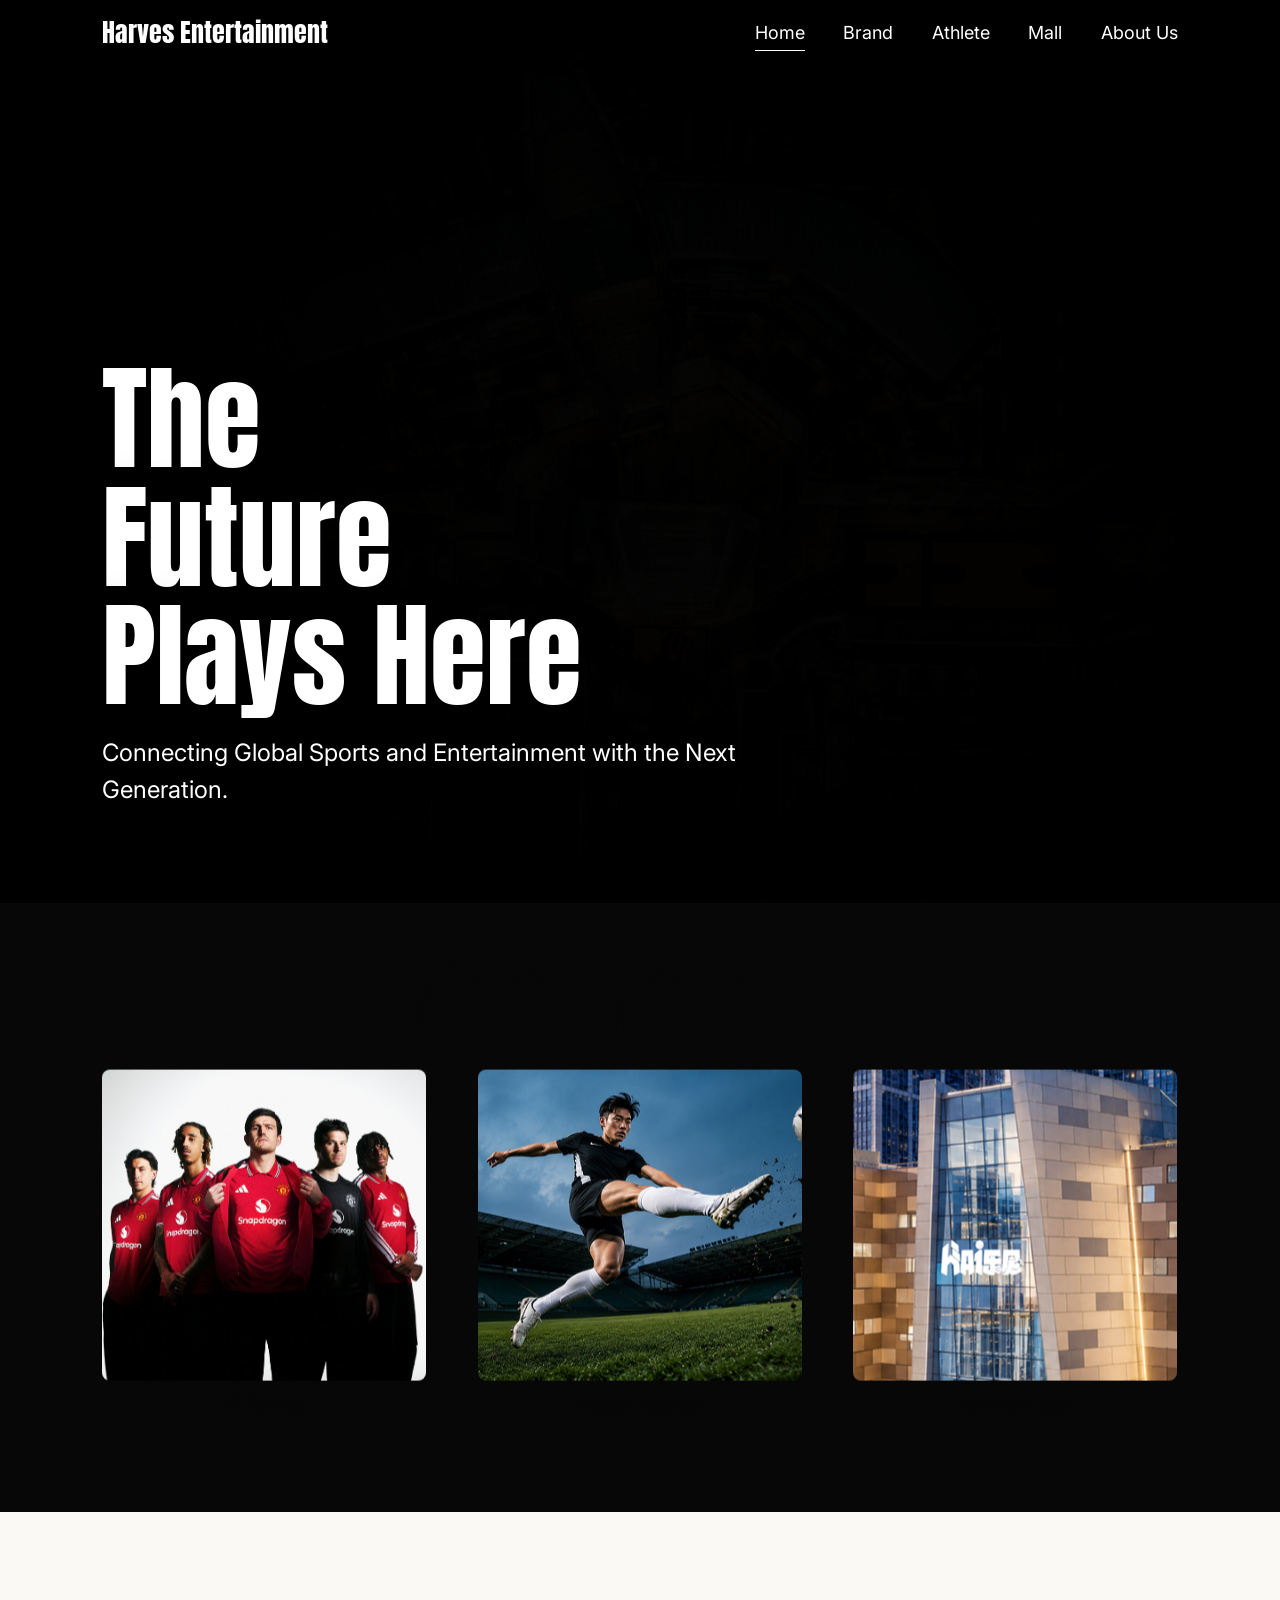
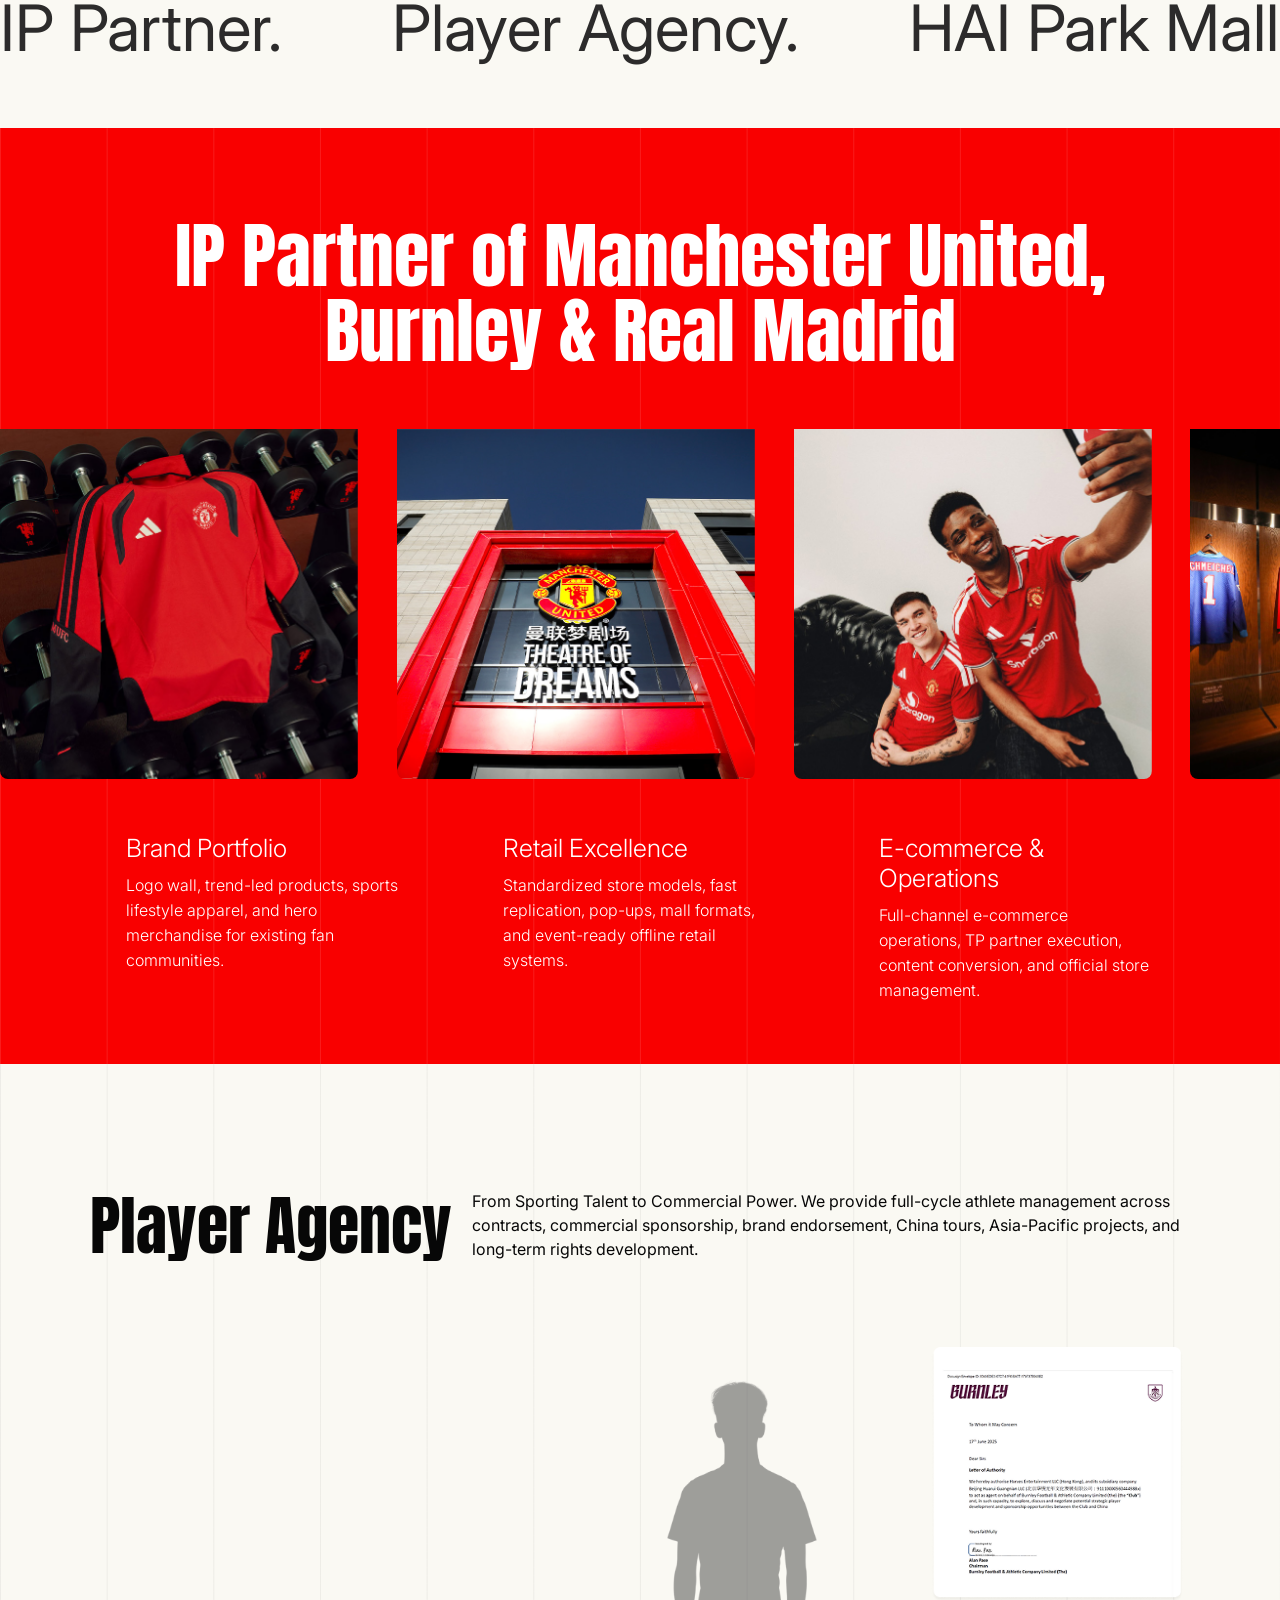
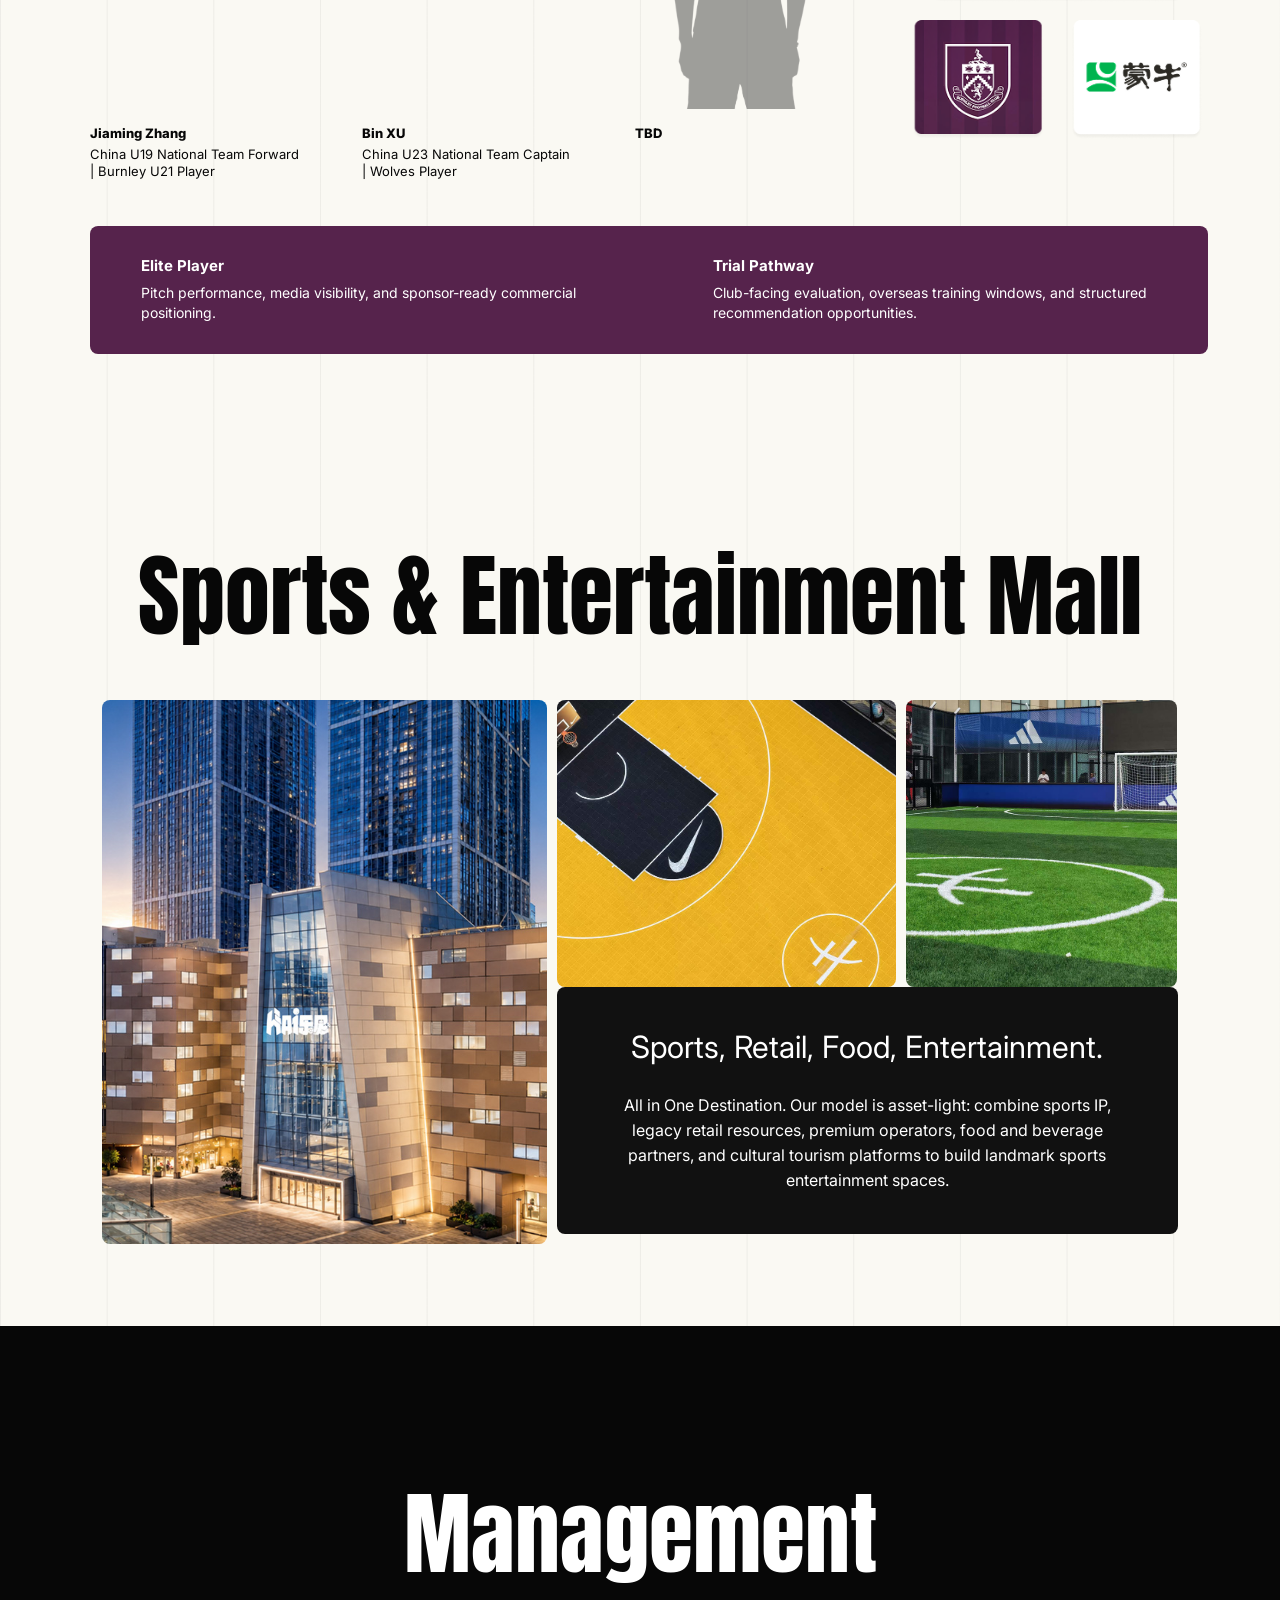
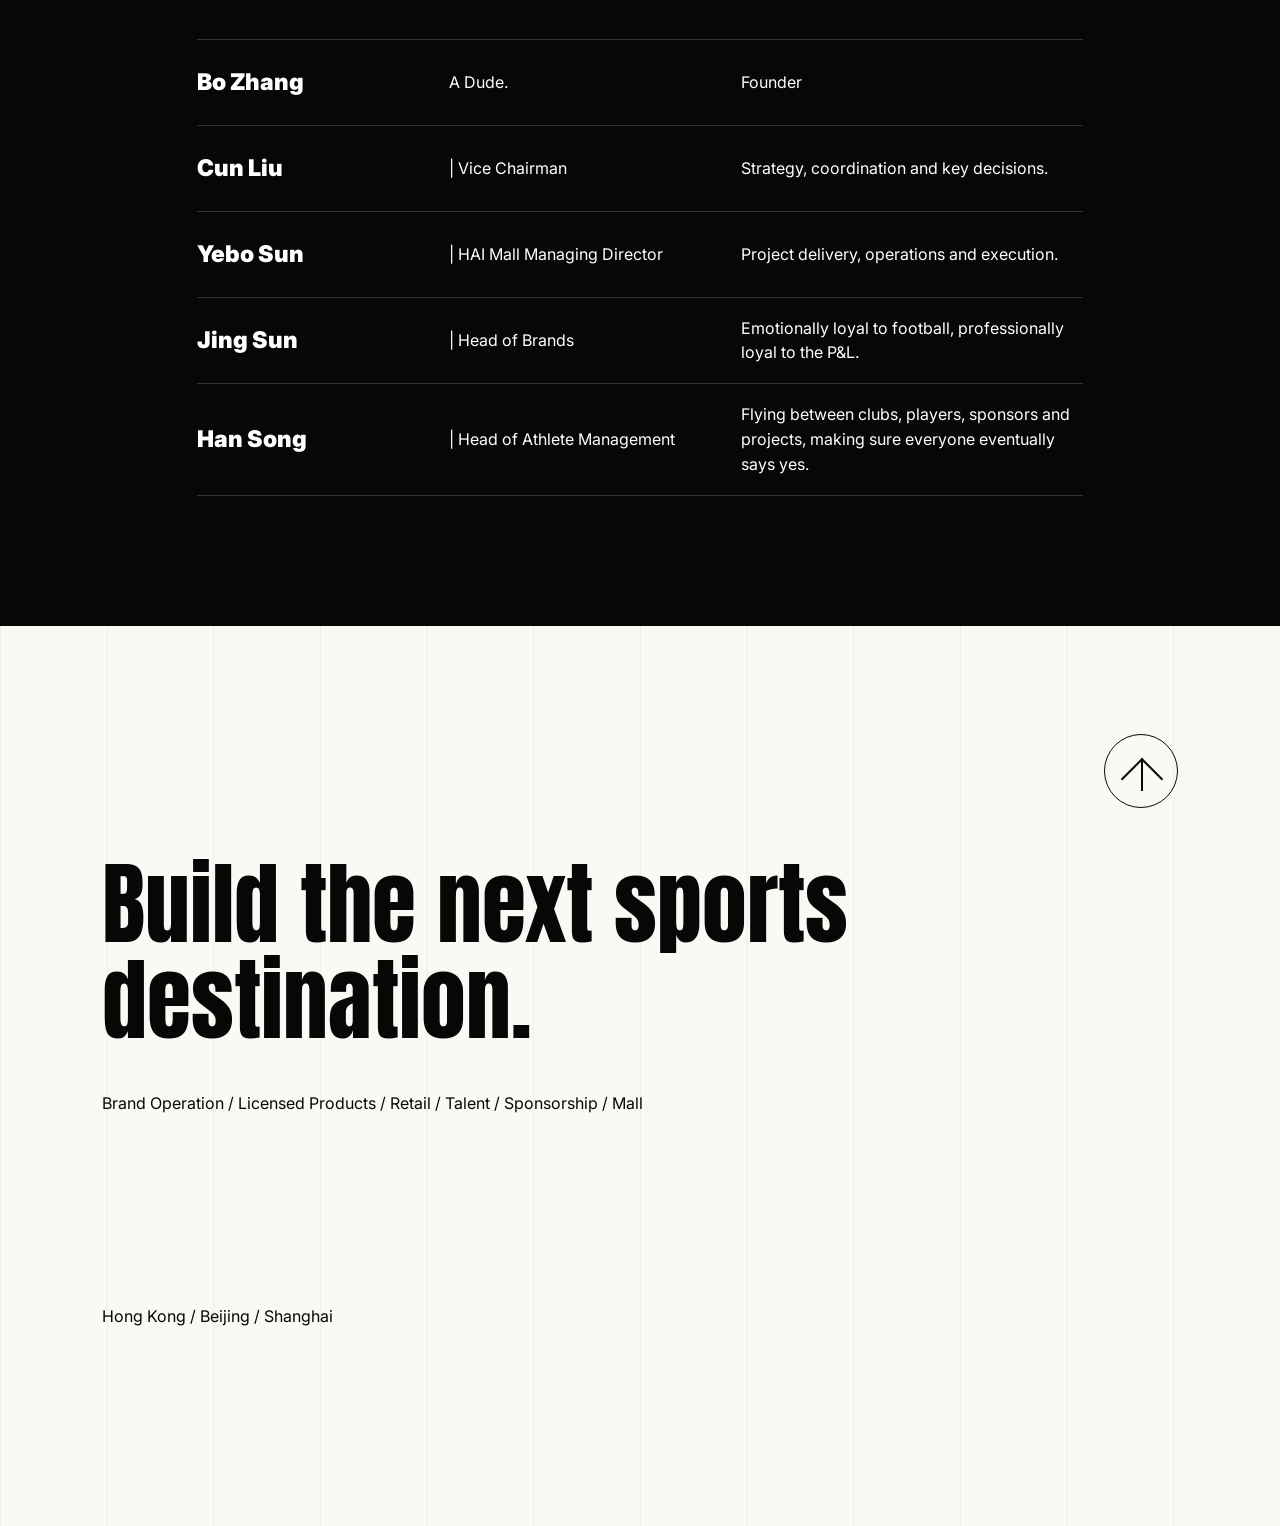
==== index.html @ 44b6d9e0 "Add files via upload" ====
<!doctype html>
<html lang="en">
  <head>
    <meta charset="UTF-8" />
    <meta name="viewport" content="width=device-width, initial-scale=1.0" />
    <title>Harves Entertainment</title>
    <link rel="preconnect" href="https://fonts.googleapis.com" />
    <link rel="preconnect" href="https://fonts.gstatic.com" crossorigin />
    <link href="https://fonts.googleapis.com/css2?family=Anton&family=Inter:wght@300;400;600;800;900&display=swap" rel="stylesheet" />
    <link rel="stylesheet" href="./styles.css" />
  </head>
  <body>
    <div class="progress" aria-hidden="true"><span></span></div>
    <header class="site-header" data-header>
      <a class="brand-mark" href="#home">Harves Entertainment</a>
      <button class="menu-button" type="button" aria-label="Open navigation" aria-expanded="false">
        <span></span>
        <span></span>
      </button>
      <nav class="site-nav" aria-label="Main navigation">
        <a href="#home">Home</a>
        <a href="#brand">Brand</a>
        <a href="#athlete">Athlete</a>
        <a href="#spaces">Mall</a>
        <a href="#about">About Us</a>
      </nav>
    </header>

    <main>
      <section class="block hero-block is-dark" id="home">
        <div class="hero-video-stage" aria-hidden="true">
          <video class="hero-video hero-video-intro" src="./assets/hero-intro.mp4" muted playsinline preload="auto"></video>
          <video class="hero-video hero-video-loop" src="./assets/hero-loop.mp4" muted playsinline preload="auto" loop></video>
          <video class="hero-video hero-video-scroll" src="./assets/hero-scroll.mp4" muted playsinline preload="auto"></video>
          <img class="hero-image" src="./assets/hero.jpg" alt="" />
        </div>
        <div class="hero-overlay"></div>
        <div class="block-inner hero-inner">
          <div class="hero-copy reveal">
            <h1>The<br />Future<br />Plays Here</h1>
            <p>Connecting Global Sports and Entertainment with the Next Generation.</p>
          </div>
        </div>
      </section>

      <section class="block build-block" id="home-build" data-nav="home">
        <div class="block-inner build-grid build-grid-v2">
          <div class="copy-stack build-title reveal">
            <h2>What We Build</h2>
          </div>
          <div class="build-media build-cards reveal">
            <figure>
              <img class="tile" src="./assets/build-1.jpg" alt="Sports IP partner" />
              <figcaption>IP Partner</figcaption>
            </figure>
            <figure>
              <img class="tile" src="./assets/build-player-agency-new.jpg" alt="Player agency football action" />
              <figcaption>Player Agency</figcaption>
            </figure>
            <figure>
              <img class="tile" src="./assets/build-wide.png" alt="HAI Park Mall destination" />
              <figcaption>HAI Park Mall</figcaption>
            </figure>
          </div>
          <div class="word-strip" aria-hidden="true">
            <div class="word-strip-group">
              <span>IP Partner.</span><span>Player Agency.</span><span>HAI Park Mall.</span><span>IP Partner.</span><span>Player Agency.</span><span>HAI Park Mall.</span>
            </div>
            <div class="word-strip-group">
              <span>IP Partner.</span><span>Player Agency.</span><span>HAI Park Mall.</span><span>IP Partner.</span><span>Player Agency.</span><span>HAI Park Mall.</span>
            </div>
          </div>
        </div>
      </section>

      <section class="block brand-block" id="brand">
        <div class="block-inner">
          <div class="brand-heading reveal">
            <h2>IP Partner of Manchester United, Burnley &amp; Real Madrid</h2>
          </div>

          <div class="brand-carousel reveal" aria-label="Brand portfolio image loop">
            <div class="brand-track">
              <figure><img src="./assets/brand-loop-4.jpg" alt="Manchester United retail product display" /></figure>
              <figure><img src="./assets/brand-loop-1.jpg" alt="Manchester United retail facade" /></figure>
              <figure><img src="./assets/brand-loop-2.jpg" alt="Manchester United lifestyle retail campaign" /></figure>
              <figure><img src="./assets/brand-loop-3.jpg" alt="Manchester United jersey display" /></figure>
              <figure><img src="./assets/brand-loop-4.jpg" alt="" /></figure>
              <figure><img src="./assets/brand-loop-1.jpg" alt="" /></figure>
              <figure><img src="./assets/brand-loop-2.jpg" alt="" /></figure>
              <figure><img src="./assets/brand-loop-3.jpg" alt="" /></figure>
            </div>
          </div>

          <div class="brand-captions reveal">
            <article>
              <h3>Brand Portfolio</h3>
              <p>Logo wall, trend-led products, sports lifestyle apparel, and hero merchandise for existing fan communities.</p>
            </article>
            <article>
              <h3>Retail Excellence</h3>
              <p>Standardized store models, fast replication, pop-ups, mall formats, and event-ready offline retail systems.</p>
            </article>
            <article>
              <h3>E-commerce &amp; Operations</h3>
              <p>Full-channel e-commerce operations, TP partner execution, content conversion, and official store management.</p>
            </article>
          </div>
        </div>
      </section>

      <section class="block athlete-block" id="athlete">
        <div class="block-inner athlete-grid athlete-grid-v2">
          <div class="athlete-copy reveal">
            <h2>Player Agency</h2>
            <p>
              From Sporting Talent to Commercial Power. We provide full-cycle athlete management across contracts,
              commercial sponsorship, brand endorsement, China tours, Asia-Pacific projects, and long-term rights development.
            </p>
          </div>
          <div class="athlete-roster reveal" aria-label="Player agency roster">
            <figure>
              <video class="player-video" src="./assets/player-zhangjiaming.mp4?v=20260707b" muted playsinline preload="auto"></video>
              <figcaption>Jiaming Zhang <span>China U19 National Team Forward | Burnley U21 Player</span></figcaption>
            </figure>
            <figure>
              <video class="player-video" src="./assets/player-xubin.mp4?v=20260707b" muted playsinline preload="auto"></video>
              <figcaption>Bin XU <span>China U23 National Team Captain | Wolves Player</span></figcaption>
            </figure>
            <figure class="is-placeholder">
              <img src="./assets/ted.png" alt="Future player placeholder" />
              <figcaption>TBD</figcaption>
            </figure>
          </div>
          <div class="athlete-side-media reveal" aria-hidden="true">
            <img class="side-large" src="./assets/athlete-side-1.png" alt="" />
            <img class="side-small" src="./assets/athlete-side-2.png" alt="" />
            <img class="side-small" src="./assets/athlete-side-3.png" alt="" />
          </div>
          <div class="mini-grid">
            <article>
              <h3>Elite Player</h3>
              <p>Pitch performance, media visibility, and sponsor-ready commercial positioning.</p>
            </article>
            <article>
              <h3>Trial Pathway</h3>
              <p>Club-facing evaluation, overseas training windows, and structured recommendation opportunities.</p>
            </article>
          </div>
        </div>
      </section>

      <section class="block spaces-block" id="spaces">
        <div class="block-inner spaces-grid">
          <div class="spaces-title reveal">
            <h2>Sports & Entertainment Mall</h2>
          </div>
          <div class="spaces-media reveal">
            <img class="spaces-main" src="./assets/spaces-main.jpg" alt="Sports entertainment hub" />
            <img src="./assets/spaces-1.jpg" alt="Sports retail poster" />
            <img src="./assets/spaces-2.jpg" alt="Sports entertainment poster" />
            <div class="spaces-copy">
              <h3>Sports, Retail, Food, Entertainment.</h3>
              <p>
                All in One Destination. Our model is asset-light: combine sports IP, legacy retail resources, premium
                operators, food and beverage partners, and cultural tourism platforms to build landmark sports entertainment spaces.
              </p>
            </div>
          </div>
        </div>
      </section>

      <section class="block management-block is-dark" id="about">
        <div class="block-inner management-inner">
          <h2 class="reveal">Management</h2>
          <div class="people-list">
            <article class="reveal"><strong>Bo Zhang</strong><span>A Dude.</span><p>Founder</p></article>
            <article class="reveal"><strong>Cun Liu</strong><span>| Vice Chairman</span><p>Strategy, coordination and key decisions.</p></article>
            <article class="reveal"><strong>Yebo Sun</strong><span>| HAI Mall Managing Director</span><p>Project delivery, operations and execution.</p></article>
            <article class="reveal"><strong>Jing Sun</strong><span>| Head of Brands</span><p>Emotionally loyal to football, professionally loyal to the P&amp;L.</p></article>
            <article class="reveal"><strong>Han Song</strong><span>| Head of Athlete Management</span><p>Flying between clubs, players, sponsors and projects, making sure everyone eventually says yes.</p></article>
          </div>
        </div>
      </section>

      <footer class="block footer-block" id="contact">
        <div class="block-inner footer-inner reveal">
          <a class="back-arrow" href="#home" aria-label="Back to top"></a>
          <h2>Build the next sports destination.</h2>
          <p>Brand Operation / Licensed Products / Retail / Talent / Sponsorship / Mall</p>
          <small>Hong Kong / Beijing / Shanghai</small>
        </div>
      </footer>
    </main>

    <script src="./script.js"></script>
  </body>
</html>
---- styles.css ----
:root {
  --cream: #faf9f3;
  --ink: #070707;
  --plum: #56234c;
  --red: #f90000;
  --muted: rgba(7, 7, 7, 0.62);
  --white: #fff;
  --pad: clamp(24px, 8vw, 117px);
  --max: 1440px;
}

* {
  box-sizing: border-box;
}

html {
  scroll-behavior: smooth;
  scroll-snap-type: y proximity;
}

body {
  margin: 0;
  color: var(--ink);
  background: var(--cream);
  font-family: "Inter", Arial, sans-serif;
  overflow-x: hidden;
}

body.menu-open {
  overflow: hidden;
}

img {
  display: block;
  max-width: 100%;
}

a {
  color: inherit;
  text-decoration: none;
}

.progress {
  position: fixed;
  inset: 0 0 auto;
  z-index: 90;
  height: 3px;
  pointer-events: none;
}

.progress span {
  display: block;
  width: 0%;
  height: 100%;
  background: var(--red);
}

.site-header {
  position: fixed;
  inset: 0 0 auto;
  z-index: 80;
  display: flex;
  align-items: center;
  justify-content: space-between;
  padding: 20px var(--pad);
  color: var(--ink);
  transition: color 0.25s ease, background 0.25s ease, backdrop-filter 0.25s ease;
}

.site-header.on-dark,
.site-header.menu-active {
  color: var(--white);
}

.site-header.scrolled:not(.menu-active) {
  background: rgba(250, 249, 243, 0.82);
  backdrop-filter: blur(18px);
}

.site-header.scrolled.on-dark:not(.menu-active) {
  background: rgba(7, 7, 7, 0.2);
  backdrop-filter: blur(20px);
}

.brand-mark {
  font-family: "Anton", Impact, sans-serif;
  font-size: clamp(24px, 2vw, 32px);
  line-height: 1;
}

.site-nav {
  display: flex;
  gap: clamp(24px, 3vw, 48px);
  font-size: 18px;
}

.site-nav a {
  position: relative;
}

.site-nav a::after {
  position: absolute;
  right: 0;
  bottom: -8px;
  left: 0;
  height: 1px;
  content: "";
  background: currentColor;
  transform: scaleX(0);
  transform-origin: right;
  transition: transform 0.3s ease;
}

.site-nav a:hover::after,
.site-nav a.active::after {
  transform: scaleX(1);
  transform-origin: left;
}

.menu-button {
  display: none;
  width: 54px;
  height: 54px;
  border: 1px solid currentColor;
  border-radius: 999px;
  color: inherit;
  background: transparent;
}

.menu-button span {
  display: block;
  width: 19px;
  height: 2px;
  margin: 5px auto;
  background: currentColor;
  transition: transform 0.25s ease;
}

.menu-button.open span:first-child {
  transform: translateY(3.5px) rotate(45deg);
}

.menu-button.open span:last-child {
  transform: translateY(-3.5px) rotate(-45deg);
}

.block {
  position: relative;
  min-height: 100svh;
  overflow: hidden;
  scroll-snap-align: start;
  background:
    linear-gradient(90deg, rgba(7, 7, 7, 0.05) 1px, transparent 1px) 0 0 / calc(100vw / 12) 100%,
    var(--cream);
}

.block.is-dark {
  color: var(--white);
  background: var(--ink);
}

.block-inner {
  position: relative;
  z-index: 2;
  width: min(100%, var(--max));
  min-height: 100svh;
  margin: 0 auto;
  padding: clamp(92px, 10vw, 122px) var(--pad) clamp(64px, 8vw, 92px);
}

h1,
h2 {
  margin: 0;
  font-family: "Anton", Impact, sans-serif;
  font-weight: 400;
  letter-spacing: 0;
}

p {
  margin: 0;
  line-height: 1.55;
}

.hero-image,
.hero-overlay,
.hero-video-stage,
.hero-video,
.hero-cinema {
  position: absolute;
  inset: 0;
  width: 100%;
  height: 100%;
}

.hero-video-stage {
  z-index: 0;
  overflow: hidden;
  background: #020202;
  transform:
    translate3d(0, calc(var(--parallax, 0) * 12px), 0)
    scale(calc(1.01 + (var(--hero-scroll, 0) * 0.24)));
  transform-origin: 55% 51%;
  will-change: transform;
}

.hero-video,
.hero-video-stage .hero-image {
  object-fit: cover;
  object-position: center;
}

.hero-video {
  opacity: 0;
  transition: opacity 0.9s cubic-bezier(0.16, 1, 0.3, 1), filter 0.9s ease;
  will-change: opacity, filter;
}

.hero-video-intro {
  opacity: 1;
  filter: brightness(0.9) contrast(1.04) saturate(0.92);
}

.hero-video-loop {
  filter: brightness(0.95) contrast(1.04) saturate(0.94);
}

.hero-video-scroll {
  opacity: var(--hero-scroll-video, 0);
  filter: brightness(0.9) contrast(1.06) saturate(0.92);
}

.hero-video-stage .hero-image {
  opacity: 0.14;
  filter: brightness(0.28) contrast(1.12) saturate(0.75);
}

.hero-block.hero-looping .hero-video-intro,
.hero-block.hero-scrolling .hero-video-intro {
  opacity: 0;
}

.hero-block.hero-looping .hero-video-loop {
  opacity: calc(1 - (var(--hero-scroll, 0) * 1.35));
}

.hero-block.hero-scrolling .hero-video-loop {
  opacity: calc(0.72 - (var(--hero-scroll, 0) * 0.72));
}

.hero-image {
  object-fit: cover;
  object-position: center;
  filter: brightness(0.18) contrast(1.18) saturate(0.78);
  transform:
    translate3d(0, calc(var(--parallax, 0) * 18px), 0)
    scale(calc(1.045 + (var(--hero-scroll, 0) * 0.23)));
  transform-origin: 55% 51%;
  animation: heroImageReveal 5.4s cubic-bezier(0.16, 1, 0.3, 1) 0.15s both, heroBreath 12s ease-in-out 5.6s infinite;
  will-change: transform, filter;
}

.hero-video-stage .hero-image {
  z-index: -1;
  opacity: 0.14;
  filter: brightness(0.28) contrast(1.12) saturate(0.75);
  animation: none;
  transform: none;
}

.hero-cinema {
  z-index: 1;
  overflow: hidden;
  opacity: 0;
  transform:
    translate3d(0, calc(var(--parallax, 0) * 10px), 0)
    scale(calc(1 + (var(--hero-scroll, 0) * 0.28)));
  transform-origin: 55% 51%;
  animation: heroCinemaIn 5.2s cubic-bezier(0.16, 1, 0.3, 1) 0.4s forwards;
  pointer-events: none;
  will-change: opacity, transform;
}

.hero-cinema::before,
.hero-cinema::after,
.hero-light-map,
.light-points,
.energy-line,
.venue-glow {
  position: absolute;
  pointer-events: none;
}

.hero-cinema::before {
  inset: -10%;
  content: "";
  background:
    radial-gradient(circle at 55% 51%, rgba(255, 243, 206, 0.35), rgba(255, 214, 136, 0.08) 17%, transparent 34%),
    radial-gradient(circle at 69% 56%, rgba(249, 0, 0, 0.14), transparent 21%),
    radial-gradient(circle at 45% 58%, rgba(255, 255, 255, 0.1), transparent 26%);
  mix-blend-mode: screen;
  opacity: 0;
  transform: scale(0.82);
  animation: centralIgnition 4.8s cubic-bezier(0.16, 1, 0.3, 1) 1.15s forwards, glowPulse 8s ease-in-out 5.4s infinite;
}

.hero-cinema::after {
  inset: 0;
  content: "";
  background:
    radial-gradient(circle at 56% 52%, transparent 0 18%, rgba(0, 0, 0, 0.08) 32%, rgba(0, 0, 0, 0.42) 74%),
    linear-gradient(90deg, rgba(0, 0, 0, 0.44), rgba(0, 0, 0, 0.08) 50%, rgba(0, 0, 0, 0.38));
  opacity: calc(0.88 - (var(--hero-scroll, 0) * 0.18));
}

.hero-light-map {
  inset: 0;
  background:
    linear-gradient(116deg, transparent 8%, rgba(255, 232, 170, 0.11) 34%, transparent 44%) 0 38% / 100% 4px no-repeat,
    linear-gradient(31deg, transparent 10%, rgba(255, 255, 255, 0.1) 50%, transparent 60%) 0 62% / 100% 3px no-repeat,
    linear-gradient(157deg, transparent 20%, rgba(255, 210, 132, 0.1) 52%, transparent 63%) 0 48% / 100% 3px no-repeat,
    radial-gradient(circle at 75% 62%, rgba(255, 224, 156, 0.16), transparent 10%),
    radial-gradient(circle at 68% 69%, rgba(255, 230, 174, 0.12), transparent 8%);
  filter: blur(0.2px);
  mix-blend-mode: screen;
  opacity: 0;
  animation: cityEdgesOn 5s cubic-bezier(0.16, 1, 0.3, 1) 1.5s forwards, edgeBreath 7s ease-in-out 5.8s infinite;
}

.energy-line {
  width: min(44vw, 660px);
  height: 2px;
  border-radius: 999px;
  background: linear-gradient(90deg, transparent, rgba(255, 238, 195, 0.72), rgba(255, 255, 255, 0.24), transparent);
  box-shadow: 0 0 18px rgba(255, 213, 137, 0.22);
  filter: blur(0.15px);
  opacity: 0;
  transform-origin: right center;
  animation: lightTrace 3.8s cubic-bezier(0.16, 1, 0.3, 1) forwards;
}

.line-a {
  left: -5%;
  top: 42%;
  transform: rotate(22deg) translateX(-22%);
  animation-delay: 0.5s;
}

.line-b {
  right: -6%;
  top: 34%;
  transform: rotate(154deg) translateX(-18%);
  animation-delay: 0.95s;
}

.line-c {
  left: 8%;
  bottom: 22%;
  transform: rotate(-18deg) translateX(-20%);
  animation-delay: 1.15s;
}

.line-d {
  right: 3%;
  bottom: 31%;
  transform: rotate(202deg) translateX(-20%);
  animation-delay: 1.45s;
}

.line-e {
  left: 22%;
  top: 18%;
  width: min(30vw, 420px);
  transform: rotate(68deg) translateX(-18%);
  animation-delay: 1.8s;
}

.venue-glow {
  width: clamp(120px, 18vw, 300px);
  aspect-ratio: 1;
  border-radius: 999px;
  background: radial-gradient(circle, rgba(255, 245, 210, 0.42), rgba(255, 204, 116, 0.12) 32%, transparent 68%);
  mix-blend-mode: screen;
  opacity: 0;
  filter: blur(10px);
  animation: venueOn 4.4s cubic-bezier(0.16, 1, 0.3, 1) forwards, glowPulse 7s ease-in-out 5.8s infinite;
}

.glow-center {
  left: 45%;
  top: 35%;
  animation-delay: 1.75s;
}

.glow-field {
  right: 25%;
  bottom: 25%;
  width: clamp(92px, 13vw, 220px);
  background: radial-gradient(circle, rgba(255, 236, 184, 0.25), rgba(177, 255, 185, 0.09) 35%, transparent 70%);
  animation-delay: 2.65s;
}

.glow-court {
  right: 13%;
  bottom: 31%;
  width: clamp(74px, 9vw, 160px);
  background: radial-gradient(circle, rgba(255, 216, 124, 0.28), rgba(255, 190, 70, 0.08) 38%, transparent 70%);
  animation-delay: 2.9s;
}

.light-points {
  inset: 0;
  background-image:
    radial-gradient(circle, rgba(255, 244, 209, 0.6) 0 1px, transparent 1.8px),
    radial-gradient(circle, rgba(255, 201, 119, 0.34) 0 1px, transparent 1.8px);
  background-position: 8% 18%, 0 0;
  background-size: 83px 71px, 139px 111px;
  mix-blend-mode: screen;
  opacity: 0;
  mask-image: radial-gradient(circle at 55% 52%, black 0 38%, transparent 72%);
  animation: pointsDrift 5.2s cubic-bezier(0.16, 1, 0.3, 1) 1.1s forwards, particlesMove 10s linear 5.2s infinite;
}

.hero-overlay {
  z-index: 1;
  background:
    radial-gradient(circle at 55% 52%, rgba(0, 0, 0, 0.02), rgba(0, 0, 0, 0.3) 45%, rgba(0, 0, 0, 0.78) 100%),
    linear-gradient(90deg, rgba(0, 0, 0, 0.76), rgba(0, 0, 0, 0.22) 48%, rgba(0, 0, 0, 0.5));
  opacity: calc(1 - (var(--hero-scroll, 0) * 0.2));
}

.hero-inner {
  display: flex;
  align-items: flex-end;
}

.hero-copy {
  width: min(860px, 100%);
  text-shadow: 0 10px 36px rgba(0, 0, 0, 0.72);
  transform: translate3d(0, calc(var(--hero-scroll, 0) * -34px), 0);
  transition: transform 0.12s linear;
}

.hero-copy h1 {
  font-size: clamp(88px, 8.9vw, 128px);
  line-height: 1.04;
}

.hero-copy p {
  max-width: 640px;
  margin-top: 18px;
  font-size: clamp(20px, 2vw, 24px);
  text-shadow: 0 6px 22px rgba(0, 0, 0, 0.86);
}

.build-grid {
  display: grid;
  grid-template-columns: 0.95fr 1fr;
  gap: 64px;
  align-items: center;
}

.copy-stack {
  align-self: start;
  padding-top: 96px;
}

.section-label {
  margin-bottom: 72px;
  color: var(--muted);
  font-size: 18px;
}

.copy-stack h2,
.brand-heading h2,
.athlete-copy h2,
.spaces-title h2,
.management-inner h2,
.footer-inner h2 {
  font-size: clamp(64px, 7vw, 96px);
  line-height: 1.08;
}

.copy-stack > p:last-child {
  max-width: 600px;
  margin-top: 32px;
  font-size: 16px;
  font-weight: 300;
}

.build-media {
  display: grid;
  grid-template-columns: 1fr 1fr;
  gap: 14px;
}

.tile {
  width: 100%;
  height: 242px;
  object-fit: cover;
  border-radius: 18px;
  transform: translate3d(0, calc(var(--parallax, 0) * -10px), 0);
  will-change: transform;
}

.tile-wide {
  grid-column: 1 / -1;
  height: 135px;
}

.word-strip {
  position: absolute;
  right: 0;
  bottom: 62px;
  left: 0;
  display: flex;
  width: max-content;
  color: rgba(7, 7, 7, 0.85);
  font-size: clamp(42px, 5vw, 72px);
  white-space: nowrap;
  animation: stripMove 24s linear infinite;
}

.word-strip-group {
  display: flex;
  gap: 110px;
  padding-right: 110px;
}

.brand-block {
  min-height: 100svh;
  color: var(--white);
  background:
    linear-gradient(90deg, rgba(255, 255, 255, 0.11) 1px, transparent 1px) 0 0 / calc(100vw / 12) 100%,
    var(--red);
}

.brand-block .block-inner {
  min-height: 100svh;
  padding-top: clamp(86px, 7vw, 104px);
  padding-bottom: clamp(44px, 5vw, 62px);
}

.brand-heading {
  display: grid;
  grid-template-columns: 0.9fr 1.1fr;
  gap: 40px;
  align-items: center;
}

.brand-heading p {
  font-size: clamp(32px, 4vw, 44px);
}

.brand-intro {
  max-width: 1234px;
  margin-top: 6px;
  font-size: 16px;
  font-weight: 300;
}

.brand-carousel {
  width: 100vw;
  margin: 52px 0 0 calc(50% - 50vw);
  overflow: hidden;
}

.brand-track {
  display: flex;
  width: max-content;
  gap: clamp(28px, 3vw, 44px);
  animation: brandLoop 30s linear infinite;
  will-change: transform;
}

.brand-carousel:hover .brand-track {
  animation-play-state: paused;
}

.brand-track figure {
  flex: 0 0 clamp(300px, 28vw, 460px);
  height: clamp(300px, 28vw, 460px);
  margin: 0;
  overflow: hidden;
  border-radius: 8px;
}

.brand-track img {
  width: 100%;
  height: 100%;
  object-fit: cover;
  transform: translate3d(0, calc(var(--parallax, 0) * -8px), 0);
  will-change: transform;
}

.brand-captions {
  display: grid;
  grid-template-columns: repeat(3, minmax(0, 1fr));
  gap: clamp(52px, 8vw, 126px);
  margin-top: clamp(44px, 6vh, 72px);
  padding: 0 24px;
}

.brand-captions article {
  max-width: 330px;
}

.mini-grid span {
  display: block;
  margin-bottom: 14px;
  color: rgba(7, 7, 7, 0.42);
  font-size: 12px;
  font-weight: 900;
}

.brand-captions h3 {
  margin: 0 0 10px;
  font-size: 25px;
  font-weight: 300;
}

.brand-captions p {
  font-size: 16px;
  font-weight: 300;
}

.athlete-block,
.athlete-block.is-dark {
  color: var(--ink);
  background:
    linear-gradient(90deg, rgba(7, 7, 7, 0.05) 1px, transparent 1px) 0 0 / calc(100vw / 12) 100%,
    var(--cream);
}

.athlete-grid {
  display: grid;
  grid-template-columns: 0.8fr 1.2fr;
  gap: 64px;
  align-items: center;
}

.athlete-collage {
  position: relative;
  min-height: 470px;
}

.athlete-main {
  position: absolute;
  left: 0;
  top: 45px;
  width: 229px;
  height: 365px;
  object-fit: cover;
  transform: translate3d(0, calc(var(--parallax, 0) * -12px), 0);
  will-change: transform;
}

.athlete-small {
  position: absolute;
  left: 241px;
  object-fit: cover;
  transform: translate3d(0, calc(var(--parallax, 0) * 10px), 0);
  will-change: transform;
}

.athlete-small.top {
  top: 18px;
  width: 184px;
  height: 167px;
}

.athlete-small.bottom {
  top: 200px;
  width: 252px;
  height: 274px;
}

.athlete-copy h2 {
  margin-bottom: 28px;
}

.athlete-copy > p {
  max-width: 720px;
  font-size: 16px;
}

.mini-grid {
  display: grid;
  grid-template-columns: repeat(2, minmax(0, 237px));
  gap: 84px;
  margin-top: 76px;
}

.mini-grid article {
  border-top: 1px solid rgba(255, 255, 255, 0.32);
  padding-top: 24px;
}

.mini-grid span {
  color: rgba(255, 255, 255, 0.54);
}

.mini-grid h3 {
  margin: 0 0 8px;
  font-size: 16px;
}

.mini-grid p {
  font-size: 16px;
}

.spaces-grid {
  display: grid;
  grid-template-rows: auto 1fr;
  gap: clamp(34px, 5vh, 62px);
  align-content: center;
}

.spaces-title {
  text-align: center;
}

.spaces-media {
  display: grid;
  grid-template-columns: minmax(360px, 1.18fr) minmax(240px, 0.9fr) minmax(220px, 0.72fr);
  grid-template-rows: minmax(220px, 1fr) minmax(210px, 0.86fr);
  gap: 10px;
  align-items: stretch;
  width: min(100%, 1220px);
  margin: 0 auto;
}

.spaces-media img {
  width: 100%;
  height: 100%;
  object-fit: cover;
  border-radius: 8px;
  transform: translate3d(0, calc(var(--parallax, 0) * -10px), 0);
  will-change: transform;
}

.spaces-main {
  grid-row: 1 / 3;
}

.spaces-media img:not(.spaces-main) {
  min-height: 0;
}

.spaces-copy {
  display: flex;
  grid-column: 2 / 4;
  flex-direction: column;
  justify-content: center;
  min-height: 210px;
  padding: clamp(34px, 4vw, 54px) clamp(40px, 5vw, 72px);
  color: var(--white);
  background: #111;
  border-radius: 8px;
  text-align: center;
}

.spaces-copy h3 {
  margin: 0 0 28px;
  font-size: clamp(26px, 2.4vw, 34px);
  font-weight: 400;
}

.spaces-copy p {
  max-width: 650px;
  margin: 0 auto;
  font-size: 16px;
}

.management-block {
  background: var(--ink);
}

.management-inner {
  display: grid;
  align-content: center;
}

.management-inner h2 {
  text-align: center;
}

.people-list {
  width: min(886px, 100%);
  margin: 56px auto 0;
}

.people-list article {
  display: grid;
  grid-template-columns: 220px 260px 1fr;
  gap: 32px;
  align-items: center;
  min-height: 86px;
  padding: 18px 0;
  border-top: 1px solid rgba(255, 255, 255, 0.18);
}

.people-list article:last-child {
  border-bottom: 1px solid rgba(255, 255, 255, 0.18);
}

.people-list strong {
  font-size: 23px;
  font-weight: 900;
}

.people-list span,
.people-list p {
  font-size: 16px;
}

.footer-inner {
  position: relative;
  display: flex;
  flex-direction: column;
  justify-content: center;
}

.back-arrow {
  position: absolute;
  top: clamp(96px, 12vh, 132px);
  right: var(--pad);
  width: 74px;
  height: 74px;
  border: 1px solid currentColor;
  border-radius: 999px;
  transition: transform 0.3s ease, background 0.3s ease;
}

.back-arrow::before,
.back-arrow::after {
  position: absolute;
  content: "";
}

.back-arrow::before {
  top: 29px;
  left: 22px;
  width: 28px;
  height: 28px;
  border-top: 2px solid currentColor;
  border-left: 2px solid currentColor;
  transform: rotate(45deg);
}

.back-arrow::after {
  top: 24px;
  left: 36px;
  width: 2px;
  height: 32px;
  background: currentColor;
}

.back-arrow:hover {
  background: var(--ink);
  color: var(--white);
  transform: translateY(-6px);
}

.footer-inner h2 {
  max-width: 860px;
}

.footer-inner p {
  margin-top: 42px;
  font-size: 16px;
}

.footer-inner small {
  margin-top: 190px;
  font-size: 16px;
}

.reveal {
  opacity: 0;
  transform: translateY(38px);
  transition: opacity 0.8s cubic-bezier(0.16, 1, 0.3, 1), transform 0.8s cubic-bezier(0.16, 1, 0.3, 1);
}

.reveal.visible {
  opacity: 1;
  transform: translateY(0);
}

@keyframes stripMove {
  to {
    transform: translateX(-50%);
  }
}

@keyframes brandLoop {
  to {
    transform: translateX(calc(-50% - clamp(14px, 1.5vw, 22px)));
  }
}

@keyframes heroImageReveal {
  0% {
    filter: brightness(0.04) contrast(1.28) saturate(0.52);
  }

  38% {
    filter: brightness(0.09) contrast(1.22) saturate(0.58);
  }

  68% {
    filter: brightness(0.34) contrast(1.15) saturate(0.76);
  }

  100% {
    filter: brightness(0.68) contrast(1.08) saturate(0.88);
  }
}

@keyframes heroCinemaIn {
  0% {
    opacity: 0;
  }

  30% {
    opacity: 0.28;
  }

  100% {
    opacity: 1;
  }
}

@keyframes lightTrace {
  0% {
    opacity: 0;
    background-position: -100% 0;
    clip-path: inset(0 100% 0 0);
  }

  34% {
    opacity: 0.76;
  }

  78% {
    opacity: 0.56;
    clip-path: inset(0 0 0 0);
  }

  100% {
    opacity: 0.12;
    clip-path: inset(0 0 0 82%);
  }
}

@keyframes centralIgnition {
  0% {
    opacity: 0;
    transform: scale(0.72);
  }

  48% {
    opacity: 0.78;
  }

  100% {
    opacity: 0.64;
    transform: scale(1);
  }
}

@keyframes cityEdgesOn {
  0% {
    opacity: 0;
    transform: scale(0.96);
  }

  60% {
    opacity: 0.5;
  }

  100% {
    opacity: 0.34;
    transform: scale(1);
  }
}

@keyframes venueOn {
  0% {
    opacity: 0;
    transform: scale(0.62);
  }

  68% {
    opacity: 0.72;
  }

  100% {
    opacity: 0.42;
    transform: scale(1);
  }
}

@keyframes pointsDrift {
  0% {
    opacity: 0;
    transform: translate3d(0, 14px, 0) scale(0.96);
  }

  100% {
    opacity: 0.32;
    transform: translate3d(0, 0, 0) scale(1);
  }
}

@keyframes heroBreath {
  0%,
  100% {
    filter: brightness(0.68) contrast(1.08) saturate(0.88);
  }

  50% {
    filter: brightness(0.74) contrast(1.1) saturate(0.92);
  }
}

@keyframes glowPulse {
  0%,
  100% {
    opacity: 0.42;
  }

  50% {
    opacity: 0.62;
  }
}

@keyframes edgeBreath {
  0%,
  100% {
    opacity: 0.3;
  }

  50% {
    opacity: 0.46;
  }
}

@keyframes particlesMove {
  to {
    background-position: 16% 22%, 6% 4%;
  }
}

@media (min-width: 921px) {
  .brand-heading {
    padding-top: 34px;
  }
}

@media (min-width: 1680px) {
  :root {
    --max: 2560px;
    --pad: clamp(220px, 13.75vw, 352px);
  }

  .site-header {
    min-height: 89px;
    padding: 0 var(--pad);
  }

  .brand-mark {
    font-size: 20px;
  }

  .site-nav {
    gap: 34px;
    font-size: 18px;
  }

  .block-inner {
    width: 100%;
    padding: clamp(154px, 10.1vw, 258px) var(--pad) clamp(96px, 7.4vw, 190px);
  }

  .hero-copy h1 {
    font-size: clamp(156px, 6.9vw, 177px);
    line-height: 1.04;
  }

  .hero-copy p {
    max-width: 1200px;
    font-size: 32px;
  }

  .hero-inner {
    padding-left: clamp(220px, 20.1vw, 515px);
    padding-bottom: clamp(120px, 9.6vw, 138px);
  }

  .copy-stack h2,
  .brand-heading h2,
  .athlete-copy h2,
  .spaces-title h2,
  .management-inner h2,
  .footer-inner h2 {
    font-size: 96px;
  }

  .build-grid {
    grid-template-columns: minmax(0, 894px) minmax(0, 827px);
    gap: clamp(88px, 5.3vw, 136px);
    align-items: start;
    padding-top: clamp(250px, 14.4vw, 368px);
  }

  .copy-stack {
    padding-top: clamp(76px, 4.7vw, 121px);
  }

  .copy-stack > p:last-child {
    max-width: 894px;
    margin-top: 42px;
    font-size: 24px;
    line-height: 1.5;
  }

  .build-media {
    gap: 22px;
  }

  .tile {
    height: clamp(240px, 14.27vw, 365px);
    border-radius: 10px;
  }

  .tile-wide {
    height: clamp(205px, 12.23vw, 313px);
  }

  .word-strip {
    bottom: clamp(72px, 6.2vw, 89px);
    font-size: 96px;
  }

  .word-strip-group {
    gap: clamp(96px, 6.2vw, 158px);
    padding-right: clamp(96px, 6.2vw, 158px);
  }

  .brand-block .block-inner {
    padding: clamp(190px, 10.6vw, 271px) clamp(220px, 12.2vw, 312px) clamp(96px, 7vw, 180px);
  }

  .brand-heading {
    grid-template-columns: minmax(0, 0.95fr) minmax(0, 1.05fr);
    gap: clamp(80px, 19vw, 489px);
    align-items: start;
  }

  .brand-heading p {
    margin-top: clamp(24px, 2.4vw, 62px);
    font-size: 44px;
    line-height: 1.56;
  }

  .brand-intro {
    max-width: 1968px;
    margin-top: 28px;
    font-size: 24px;
    line-height: 1.5;
  }

  .brand-carousel {
    margin-top: 47px;
  }

  .brand-track {
    gap: 37px;
    padding-left: clamp(220px, 12.2vw, 312px);
  }

  .brand-track figure {
    flex-basis: clamp(360px, 18.3vw, 469px);
    height: clamp(360px, 18.3vw, 469px);
    border-radius: 10px;
  }

  .brand-captions {
    grid-template-columns: 394px 399px 471px;
    gap: clamp(178px, 13vw, 409px);
    margin-top: 82px;
    padding: 0 16px;
  }

  .brand-captions h3 {
    margin-bottom: 16px;
    font-size: 38px;
    line-height: 1.15;
  }

  .brand-captions p {
    font-size: 24px;
    line-height: 1.5;
  }

  .athlete-grid {
    grid-template-columns: minmax(0, 981px) minmax(0, 737px);
    gap: clamp(72px, 4.3vw, 111px);
    align-items: start;
    padding: clamp(220px, 12.7vw, 325px) clamp(240px, 14.25vw, 365px) 0;
  }

  .athlete-collage {
    min-height: 842px;
  }

  .athlete-main {
    top: 25px;
    width: clamp(326px, 19.4vw, 496px);
    height: clamp(520px, 30.9vw, 791px);
  }

  .athlete-small {
    left: 516px;
  }

  .athlete-small.top {
    top: 0;
    width: clamp(223px, 13.24vw, 339px);
    height: clamp(202px, 12vw, 308px);
  }

  .athlete-small.bottom {
    top: clamp(220px, 13.12vw, 336px);
    width: clamp(305px, 18.16vw, 465px);
    height: clamp(331px, 19.73vw, 505px);
  }

  .athlete-copy {
    padding-top: clamp(54px, 4vw, 102px);
  }

  .athlete-copy h2 {
    margin-bottom: 92px;
  }

  .athlete-copy > p {
    max-width: 737px;
    font-size: 16px;
  }

  .mini-grid {
    grid-template-columns: repeat(2, 237px);
    gap: 85px;
    margin-top: 90px;
  }

  .spaces-grid {
    display: grid;
    grid-template-rows: auto auto;
    align-content: start;
    gap: clamp(74px, 4.4vw, 112px);
    padding: clamp(170px, 10.1vw, 258px) clamp(186px, 11.1vw, 284px) clamp(96px, 7.4vw, 190px);
  }

  .spaces-title h2 {
    font-size: 96px;
    line-height: 1.2;
  }

  .spaces-media {
    grid-template-columns: minmax(0, 830fr) minmax(0, 633fr) minmax(0, 496fr);
    grid-template-rows: clamp(265px, 15.78vw, 404px) clamp(224px, 13.36vw, 342px);
    gap: 18px 16px;
    width: min(77.85vw, 1993px);
  }

  .spaces-copy {
    min-height: auto;
    padding: 64px 86px;
  }

  .spaces-copy h3 {
    margin-bottom: 49px;
    font-size: 32px;
  }

  .spaces-copy p {
    max-width: 975px;
    font-size: 16px;
  }

  .management-inner {
    align-content: start;
    padding: clamp(200px, 11.5vw, 294px) clamp(300px, 21.5vw, 551px) 0;
  }

  .management-inner h2 {
    text-align: center;
  }

  .people-list {
    width: min(100%, 1394px);
    margin-top: 118px;
  }

  .people-list article {
    grid-template-columns: 222px 438px 1fr;
    gap: 32px;
    min-height: 142px;
    padding: 28px 0;
  }

  .people-list strong {
    font-size: 32px;
  }

  .footer-inner {
    justify-content: center;
    padding-left: clamp(340px, 20.6vw, 527px);
  }

  .footer-inner h2 {
    max-width: 976px;
  }

  .footer-inner p {
    margin-top: 42px;
    font-size: 16px;
  }

  .footer-inner small {
    margin-top: 260px;
  }

  .back-arrow {
    right: clamp(180px, 9.7vw, 249px);
    bottom: clamp(92px, 8.8vw, 130px);
  }
}

@media (max-width: 1180px) {
  :root {
    --pad: clamp(28px, 5.4vw, 64px);
  }

  .site-nav {
    gap: clamp(18px, 2.5vw, 30px);
    font-size: 16px;
  }

  .block-inner {
    padding-top: clamp(86px, 9vw, 112px);
    padding-bottom: clamp(56px, 7vw, 78px);
  }

  .hero-copy h1 {
    font-size: clamp(82px, 10vw, 118px);
  }

  .build-grid,
  .athlete-grid {
    grid-template-columns: 1fr 1fr;
    gap: clamp(32px, 5vw, 52px);
  }

  .copy-stack {
    padding-top: 44px;
  }

  .copy-stack h2,
  .brand-heading h2,
  .athlete-copy h2,
  .spaces-title h2,
  .management-inner h2,
  .footer-inner h2 {
    font-size: clamp(62px, 8vw, 86px);
  }

  .brand-heading {
    grid-template-columns: 0.8fr 1.2fr;
  }

  .brand-heading p {
    font-size: clamp(28px, 4vw, 38px);
  }

  .brand-track figure {
    flex-basis: clamp(280px, 34vw, 380px);
    height: clamp(280px, 34vw, 380px);
  }

  .brand-captions {
    gap: clamp(24px, 4vw, 48px);
    padding: 0;
  }

  .spaces-media {
    grid-template-columns: minmax(300px, 1.06fr) minmax(210px, 0.9fr) minmax(190px, 0.8fr);
    width: 100%;
  }

  .spaces-copy {
    padding: 30px 34px;
  }

  .people-list article {
    grid-template-columns: 180px 220px 1fr;
    gap: 24px;
  }
}

@media (max-width: 920px) {
  html {
    scroll-snap-type: none;
  }

  .site-header {
    padding: 24px 20px;
  }

  .site-header.scrolled:not(.menu-active) {
    color: var(--ink);
  }

  .site-header.scrolled.on-dark:not(.menu-active) {
    color: var(--white);
    background: rgba(7, 7, 7, 0.2);
  }

  .menu-button {
    position: relative;
    z-index: 101;
    display: block;
  }

  .site-nav {
    position: fixed;
    inset: 0;
    z-index: 100;
    display: flex;
    flex-direction: column;
    align-items: center;
    justify-content: center;
    gap: 26px;
    width: 100vw;
    height: 100dvh;
    min-height: 100svh;
    color: var(--white);
    background: rgba(0, 0, 0, 0.96);
    font-size: 34px;
    transform: translateY(-100%);
    transition: transform 0.45s cubic-bezier(0.16, 1, 0.3, 1);
  }

  .site-nav.open {
    transform: translateY(0);
  }

  .block-inner {
    min-height: auto;
    padding: 98px 20px 72px;
  }

  .block {
    min-height: 100svh;
  }

  .hero-block {
    min-height: 100svh;
  }

  .hero-image {
    object-position: 62% center;
  }

  .hero-cinema {
    transform-origin: 57% 52%;
  }

  .energy-line {
    width: 72vw;
  }

  .line-e {
    display: none;
  }

  .hero-overlay {
    background:
      radial-gradient(circle at 58% 52%, rgba(0, 0, 0, 0.04), rgba(0, 0, 0, 0.42) 48%, rgba(0, 0, 0, 0.82) 100%),
      linear-gradient(90deg, rgba(0, 0, 0, 0.78), rgba(0, 0, 0, 0.32) 52%, rgba(0, 0, 0, 0.48));
  }

  .hero-inner {
    min-height: 100svh;
    align-items: flex-end;
  }

  .hero-copy h1 {
    font-size: clamp(68px, 20vw, 88px);
  }

  .hero-copy p {
    font-size: 20px;
  }

  .build-grid,
  .brand-heading,
  .athlete-grid {
    grid-template-columns: 1fr;
    gap: 36px;
  }

  .copy-stack {
    padding-top: 0;
  }

  .section-label {
    margin-bottom: 36px;
  }

  .copy-stack h2,
  .brand-heading h2,
  .athlete-copy h2,
  .spaces-title h2,
  .management-inner h2,
  .footer-inner h2 {
    font-size: clamp(56px, 16vw, 76px);
  }

  .build-media {
    grid-template-columns: 1fr 1fr;
  }

  .tile {
    aspect-ratio: 1 / 1;
    height: auto;
  }

  .tile-wide {
    aspect-ratio: 2.5 / 1;
  }

  .word-strip {
    position: relative;
    right: auto;
    bottom: auto;
    left: auto;
    margin-top: 52px;
    padding-bottom: 6px;
    font-size: 42px;
  }

  .word-strip-group {
    gap: 56px;
    padding-right: 56px;
  }

  .brand-block,
  .brand-block .block-inner {
    min-height: auto;
  }

  .brand-intro {
    margin-top: 18px;
  }

  .brand-carousel {
    margin-top: 34px;
  }

  .brand-track {
    gap: 16px;
    animation-duration: 24s;
  }

  .brand-track figure,
  .brand-track figure {
    flex-basis: 78vw;
    height: auto;
    aspect-ratio: 1 / 1;
  }

  .brand-captions {
    grid-template-columns: 1fr;
    gap: 24px;
    margin-top: 34px;
    padding: 0;
  }

  .brand-captions article {
    max-width: none;
  }

  .athlete-collage {
    min-height: 0;
    display: grid;
    grid-template-columns: 1fr 1fr;
    gap: 14px;
  }

  .athlete-main,
  .athlete-small {
    position: static;
    width: 100%;
    height: auto;
    aspect-ratio: 1 / 1;
    object-fit: cover;
  }

  .athlete-main {
    grid-row: span 2;
    aspect-ratio: 1 / 2.06;
  }

  .mini-grid {
    grid-template-columns: 1fr;
    gap: 24px;
    margin-top: 42px;
  }

  .spaces-grid {
    display: block;
  }

  .spaces-media {
    grid-template-columns: 1fr;
    grid-template-rows: none;
    gap: 14px;
    margin-top: 34px;
  }

  .spaces-main {
    grid-row: auto;
  }

  .spaces-main,
  .spaces-media img:not(.spaces-main) {
    aspect-ratio: 1 / 1;
    height: auto;
  }

  .spaces-copy {
    grid-column: auto;
    width: auto;
    padding: 28px 24px;
    text-align: left;
  }

  .spaces-copy h3 {
    font-size: 26px;
  }

  .people-list article {
    grid-template-columns: 1fr;
    gap: 6px;
    min-height: 150px;
    padding: 22px 0;
  }

  .back-arrow {
    top: 96px;
    right: 20px;
    width: 58px;
    height: 58px;
  }

  .back-arrow::before {
    top: 23px;
    left: 18px;
    width: 20px;
    height: 20px;
  }

  .back-arrow::after {
    top: 19px;
    left: 28px;
    height: 25px;
  }

  .footer-inner small {
    margin-top: 120px;
  }
}

@media (max-width: 720px) {
  :root {
    --pad: 18px;
  }

  .site-header {
    height: 64px;
    padding: 0 18px;
  }

  .brand-mark {
    max-width: none;
    font-size: 24px;
    white-space: nowrap;
  }

  .menu-button {
    width: 40px;
    height: 40px;
  }

  .menu-button span {
    width: 15px;
    height: 2px;
    margin: 4px auto;
  }

  .hero-copy h1 {
    font-size: clamp(64px, 17.2vw, 68px);
    line-height: 1.04;
  }

  .hero-copy p {
    max-width: 311px;
    margin-top: 24px;
    font-size: 18px;
  }

  .copy-stack h2,
  .brand-heading h2,
  .athlete-copy h2,
  .spaces-title h2,
  .management-inner h2,
  .footer-inner h2 {
    font-size: clamp(52px, 14vw, 70px);
  }

  .copy-stack > p:last-child,
  .brand-intro,
  .athlete-copy > p,
  .spaces-copy p,
  .people-list span,
  .people-list p,
  .footer-inner p,
  .footer-inner small {
    font-size: 15px;
  }

  .build-media {
    grid-template-columns: 1fr;
  }

  .tile-wide {
    aspect-ratio: 1 / 1;
  }

  .brand-heading p {
    font-size: clamp(25px, 7vw, 30px);
  }

  .brand-captions h3 {
    font-size: 24px;
  }

  .athlete-main {
    aspect-ratio: 1 / 1.68;
  }

  .spaces-title {
    text-align: left;
  }

  .spaces-copy {
    margin-top: 0;
  }

  .people-list {
    margin-top: 38px;
  }

  .people-list strong {
    font-size: 21px;
  }

  .footer-inner h2 {
    max-width: calc(100% - 74px);
  }
}

@media (max-width: 420px) {
  .site-header {
    padding: 22px 18px;
  }

  .block-inner {
    padding-right: 18px;
    padding-left: 18px;
  }

  .block {
    min-height: 852px;
  }

  .block-inner {
    min-height: 852px;
  }

  .hero-inner {
    display: block;
    padding: 480px 28px 72px;
  }

  .hero-image {
    object-position: 52% center;
  }

  .hero-cinema {
    opacity: 0.86;
    transform-origin: 64% 52%;
  }

  .hero-cinema::before {
    background:
      radial-gradient(circle at 65% 52%, rgba(255, 243, 206, 0.31), rgba(255, 214, 136, 0.08) 19%, transparent 40%),
      radial-gradient(circle at 75% 59%, rgba(249, 0, 0, 0.12), transparent 24%);
  }

  .glow-center {
    left: 54%;
  }

  .hero-copy h1 {
    max-width: 320px;
    font-size: 56px;
    line-height: 0.94;
  }

  .hero-copy p {
    max-width: 311px;
  }

  .build-grid {
    display: block;
    padding: 87px 18px 60px;
  }

  .copy-stack {
    display: flex;
    flex-direction: column;
  }

  .copy-stack h2 {
    order: 1;
    width: 364px;
    max-width: 100%;
    font-size: 52px;
    line-height: 0.95;
  }

  .section-label {
    order: 2;
    width: max-content;
    margin: 47px 0 14px 2px;
    padding: 7px 14px;
    border-radius: 999px;
    background: rgba(7, 7, 7, 0.06);
    font-size: 14px;
  }

  .copy-stack > p:last-child {
    order: 3;
    max-width: 356px;
    margin-top: 0;
    font-size: 14px;
    line-height: 1.45;
  }

  .build-media {
    grid-template-columns: 1fr 1fr;
    gap: 10px;
    margin-top: 31px;
  }

  .tile {
    border-radius: 8px;
  }

  .tile-a,
  .tile-b {
    aspect-ratio: 174 / 158;
  }

  .tile-wide {
    aspect-ratio: 358 / 88;
  }

  .word-strip {
    bottom: 66px;
    font-size: 49px;
  }

  .word-strip-group {
    gap: 58px;
    padding-right: 58px;
  }

  .brand-block .block-inner {
    min-height: 852px;
    padding: 87px 18px 40px;
  }

  .brand-heading {
    gap: 0;
  }

  .brand-heading h2 {
    width: 355px;
    max-width: 100%;
    font-size: 46px;
    line-height: 1;
  }

  .brand-heading p {
    margin-top: 5px;
    font-size: 22px;
    line-height: 1;
  }

  .brand-intro {
    max-width: 353px;
    margin-top: 7px;
    font-size: 14px;
    line-height: 1.32;
  }

  .brand-carousel {
    margin-top: 30px;
  }

  .brand-track {
    gap: 20px;
  }

  .brand-track figure {
    flex-basis: 243px;
    width: 243px;
    height: 244px;
  }

  .brand-captions {
    gap: 8px;
    margin-top: 16px;
  }

  .brand-captions article {
    padding: 0 5px 8px;
    border-bottom: 1px solid rgba(255, 255, 255, 0.55);
  }

  .brand-captions h3 {
    margin-bottom: 8px;
    font-size: 16px;
    line-height: 1;
    font-weight: 600;
  }

  .brand-captions p {
    max-width: 343px;
    font-size: 13px;
    line-height: 1.24;
  }

  .athlete-grid {
    display: flex;
    flex-direction: column;
    gap: 0;
    padding: 95px 25px 25px;
  }

  .athlete-copy {
    display: contents;
  }

  .athlete-copy h2 {
    order: 1;
    margin-bottom: 18px;
    font-size: 64px;
    line-height: 0.95;
  }

  .athlete-copy > p {
    order: 2;
    max-width: 342px;
    font-size: 15px;
    line-height: 1.4;
  }

  .athlete-collage {
    order: 3;
    grid-template-columns: 187px 144px;
    gap: 10px 11px;
    margin-top: 20px;
  }

  .athlete-main {
    aspect-ratio: 187 / 299;
  }

  .athlete-small.top {
    height: auto;
    aspect-ratio: 144 / 131;
  }

  .athlete-small.bottom {
    height: auto;
    aspect-ratio: 144 / 158;
  }

  .mini-grid {
    order: 4;
    gap: 0;
    margin-top: 8px;
  }

  .mini-grid article {
    padding: 8px 0 12px;
    border-top: 0;
    border-bottom: 1px solid rgba(255, 255, 255, 0.55);
  }

  .mini-grid span {
    display: none;
  }

  .mini-grid h3 {
    display: inline;
    margin-right: 8px;
    font-size: 15px;
  }

  .mini-grid p {
    display: inline;
    font-size: 15px;
    line-height: 1.32;
  }

  .spaces-grid {
    padding: 79px 21px 33px;
  }

  .spaces-title {
    text-align: left;
  }

  .spaces-title h2 {
    width: 351px;
    max-width: 100%;
    font-size: 38px;
    line-height: 1.08;
  }

  .spaces-media {
    display: grid;
    grid-template-columns: 194px 152px;
    gap: 7px 5px;
    margin-top: 14px;
  }

  .spaces-main {
    grid-column: 1 / -1;
    aspect-ratio: 351 / 324;
  }

  .spaces-media img:not(.spaces-main) {
    aspect-ratio: auto;
    height: 125px;
  }

  .spaces-copy {
    grid-column: 1 / -1;
    min-height: 145px;
    padding: 13px 12px 14px;
    text-align: center;
  }

  .spaces-copy h3 {
    margin-bottom: 8px;
    font-size: 20px;
    line-height: 1.15;
  }

  .spaces-copy p {
    max-width: 308px;
    font-size: 12px;
    line-height: 1.3;
  }

  .management-inner {
    display: block;
    padding: 131px 33px 40px;
  }

  .management-inner h2 {
    text-align: left;
    font-size: 52px;
    line-height: 0.95;
  }

  .people-list {
    margin-top: 23px;
  }

  .people-list article {
    min-height: 0;
    padding: 11px 0 10px;
    border-top: 0;
    border-bottom: 1px solid rgba(255, 255, 255, 0.55);
  }

  .people-list strong {
    font-size: 21px;
  }

  .people-list span,
  .people-list p {
    font-size: 14px;
    line-height: 1.35;
  }

  .footer-inner {
    justify-content: flex-start;
    padding: 292px 31px 48px;
  }

  .footer-inner h2 {
    max-width: 260px;
    font-size: 64px;
    line-height: 0.94;
  }

  .footer-inner p {
    max-width: 331px;
    margin-top: 20px;
  }

  .footer-inner small {
    margin-top: 170px;
  }

  .back-arrow {
    top: auto;
    right: -17px;
    bottom: -1px;
  }

  .mini-grid p {
    font-size: 15px;
  }
}

@media (max-width: 360px) {
  .brand-mark {
    max-width: 190px;
    font-size: 21px;
  }

  .hero-copy h1 {
    font-size: 58px;
  }
}

/* Figma node 57:6 update */
.site-nav a[href="#spaces"]::before {
  content: "";
}

.hero-block {
  min-height: 168svh;
  margin-bottom: -76svh;
}

.hero-video-stage,
.hero-overlay {
  position: fixed;
  opacity: calc(1 - var(--hero-exit, 0));
}

.hero-inner {
  position: sticky;
  top: 0;
  min-height: 100svh;
}

.build-block {
  z-index: 4;
  background: transparent;
}

.build-block::before {
  position: absolute;
  inset: 0;
  z-index: 0;
  content: "";
  background:
    linear-gradient(90deg, rgba(7, 7, 7, 0.05) 1px, transparent 1px) 0 0 / calc(100vw / 12) 100%,
    var(--cream);
  opacity: var(--build-bg, 0);
  transition: opacity 0.18s linear;
  pointer-events: none;
}

.build-grid-v2 {
  display: block;
  padding-top: clamp(118px, 13vh, 154px);
}

.build-title {
  padding-top: 0;
  text-align: center;
}

.build-title h2 {
  font-size: clamp(76px, 7vw, 96px);
}

.build-cards {
  display: grid;
  grid-template-columns: repeat(3, minmax(0, 1fr));
  gap: clamp(32px, 4vw, 51px);
  margin-top: 22px;
}

.build-cards figure {
  margin: 0;
}

.build-cards .tile {
  width: 100%;
  height: clamp(260px, 24.3vw, 349px);
  border-radius: 8px;
}

.build-cards figcaption {
  margin-top: 18px;
  text-align: center;
  font-size: 18px;
}

.brand-heading {
  display: block;
  max-width: 1058px;
  margin: 0 auto;
  padding-top: 0;
  text-align: center;
}

.brand-heading h2 {
  font-size: clamp(54px, 5.7vw, 72px);
  line-height: 1.05;
}

.brand-block .brand-carousel {
  margin-top: clamp(34px, 4.2vw, 52px);
}

.athlete-grid-v2 {
  display: grid;
  grid-template-columns: 1fr;
  align-content: start;
  gap: 0;
  padding-top: clamp(96px, 10vw, 132px);
}

.athlete-grid-v2 .athlete-copy {
  display: grid;
  grid-template-columns: minmax(280px, 0.35fr) minmax(420px, 1fr);
  gap: clamp(40px, 5vw, 86px);
  align-items: start;
}

.athlete-grid-v2 .athlete-copy h2 {
  margin: 0;
  font-size: clamp(62px, 5.6vw, 72px);
  line-height: 1.05;
}

.athlete-grid-v2 .athlete-copy > p {
  max-width: 883px;
  padding-top: 9px;
}

.athlete-roster {
  display: grid;
  grid-template-columns: 220px 220px repeat(3, minmax(0, 1fr));
  gap: clamp(28px, 3.8vw, 55px);
  margin-top: clamp(46px, 6vh, 60px);
}

.athlete-roster figure {
  margin: 0;
  background: transparent;
}

.athlete-roster img,
.athlete-roster video {
  width: 100%;
  height: clamp(330px, 28vw, 403px);
  object-fit: cover;
  border-radius: 8px;
  filter: saturate(0.92) contrast(1.04);
}

.athlete-roster video {
  display: block;
  width: 220px;
  max-width: 100%;
  height: 420px;
  background: transparent;
  object-fit: contain;
  filter: none;
  opacity: 0;
  transform: translateY(18px);
  transition: opacity 1s cubic-bezier(0.16, 1, 0.3, 1), transform 1s cubic-bezier(0.16, 1, 0.3, 1);
}

.athlete-roster video.is-playing,
.athlete-roster video.is-ended {
  opacity: 1;
  transform: translateY(0);
}

.athlete-roster .is-placeholder img {
  height: clamp(280px, 22vw, 350px);
  object-fit: contain;
  filter: none;
}

.athlete-roster figcaption {
  margin-top: 14px;
  font-size: 14px;
  font-weight: 800;
  line-height: 1.25;
}

.athlete-roster figcaption span {
  display: block;
  margin-top: 3px;
  font-weight: 400;
}

.athlete-grid-v2 .mini-grid {
  display: grid;
  grid-template-columns: 1fr 1fr;
  gap: clamp(56px, 7vw, 96px);
  margin-top: 36px;
  padding: 24px clamp(32px, 4vw, 64px);
  background: rgba(7, 7, 7, 0.05);
  border-radius: 8px;
}

.athlete-grid-v2 .mini-grid article {
  border-top: 0;
  padding-top: 0;
}

.athlete-grid-v2 .mini-grid h3 {
  margin-bottom: 8px;
}

.people-list article:first-child p:empty {
  display: none;
}

.people-list article:first-child {
  grid-template-columns: 220px 260px 1fr;
}

@media (min-width: 1680px) {
  .hero-block {
    min-height: 168svh;
    margin-bottom: -74svh;
  }

  .build-grid-v2 {
    padding: clamp(236px, 10.7vw, 275px) clamp(147px, 8.6vw, 221px) 0;
  }

  .build-title h2 {
    font-size: 96px;
  }

  .build-cards {
    gap: clamp(82px, 7.5vw, 192px);
    margin-top: 44px;
  }

  .build-cards .tile {
    height: clamp(349px, 19.4vw, 497px);
  }

  .build-cards figcaption {
    margin-top: 30px;
    font-size: 32px;
  }

  .brand-block .block-inner {
    padding-top: clamp(154px, 8.75vw, 224px);
  }

  .brand-heading {
    max-width: 1710px;
  }

  .brand-heading h2 {
    font-size: 96px;
  }

  .athlete-grid-v2 {
    padding: clamp(154px, 8.75vw, 224px) clamp(180px, 8.1vw, 207px) clamp(68px, 4vw, 102px);
  }

  .athlete-grid-v2 .athlete-copy {
    grid-template-columns: 545px 1fr;
    gap: 120px;
  }

  .athlete-grid-v2 .athlete-copy h2 {
    font-size: 96px;
  }

  .athlete-grid-v2 .athlete-copy > p {
    max-width: 1410px;
    font-size: 24px;
    line-height: 1.5;
  }

  .athlete-roster {
    grid-template-columns: repeat(5, minmax(0, 1fr));
    gap: 80px;
    margin-top: 92px;
  }

  .athlete-roster img {
    height: clamp(520px, 28vw, 716px);
  }

  .athlete-roster video {
    width: 100%;
    height: clamp(520px, 28vw, 716px);
  }

  .athlete-roster figcaption {
    margin-top: 24px;
    font-size: 18px;
  }

  .athlete-grid-v2 .mini-grid {
    margin-top: 56px;
    padding: 36px 84px;
  }

  .people-list article:first-child {
    grid-template-columns: 222px 438px 1fr;
  }
}

@media (max-width: 920px) {
  .hero-block {
    min-height: 156svh;
    margin-bottom: -58svh;
  }

  .build-grid-v2 {
    padding-top: 112px;
  }

  .build-title {
    text-align: left;
  }

  .build-title h2 {
    font-size: clamp(54px, 14vw, 76px);
  }

  .build-cards {
    grid-template-columns: 1fr;
    gap: 22px;
    margin-top: 30px;
  }

  .build-cards .tile {
    height: auto;
    aspect-ratio: 358 / 220;
  }

  .build-cards figcaption {
    margin-top: 10px;
    text-align: left;
  }

  .brand-heading {
    text-align: left;
  }

  .brand-heading h2 {
    font-size: clamp(38px, 11vw, 60px);
  }

  .athlete-grid-v2 {
    padding-top: 96px;
  }

  .athlete-grid-v2 .athlete-copy {
    display: block;
  }

  .athlete-grid-v2 .athlete-copy h2 {
    font-size: clamp(50px, 14vw, 72px);
  }

  .athlete-grid-v2 .athlete-copy > p {
    margin-top: 18px;
  }

  .athlete-roster {
    grid-template-columns: repeat(2, minmax(0, 1fr));
    gap: 18px 14px;
    margin-top: 32px;
  }

  .athlete-roster img,
  .athlete-roster video {
    width: 100%;
    max-width: none;
    height: auto;
    aspect-ratio: 182 / 403;
  }

  .athlete-roster figure:last-child {
    display: none;
  }

  .athlete-grid-v2 .mini-grid {
    grid-template-columns: 1fr;
    gap: 18px;
    margin-top: 28px;
    padding: 22px;
  }

  .people-list article:first-child {
    grid-template-columns: 1fr;
  }
}

@media (max-width: 420px) {
  .hero-block {
    min-height: 150svh;
    margin-bottom: -52svh;
  }

  .build-grid-v2 {
    padding: 87px 18px 86px;
  }

  .build-title h2 {
    width: 364px;
    max-width: 100%;
    font-size: 52px;
    line-height: 0.95;
  }

  .build-cards {
    gap: 16px;
    margin-top: 28px;
  }

  .build-cards .tile {
    aspect-ratio: 358 / 210;
    border-radius: 8px;
  }

  .build-cards figcaption {
    font-size: 15px;
  }

  .brand-heading h2 {
    width: 355px;
    max-width: 100%;
    font-size: 38px;
    line-height: 1.06;
  }

  .athlete-grid-v2 {
    padding: 95px 25px 25px;
  }

  .athlete-grid-v2 .athlete-copy h2 {
    font-size: 54px;
    line-height: 0.95;
  }

  .athlete-grid-v2 .athlete-copy > p {
    max-width: 342px;
    font-size: 14px;
    line-height: 1.4;
  }

  .athlete-roster {
    grid-template-columns: repeat(2, minmax(0, 1fr));
    margin-top: 24px;
  }

  .athlete-roster img,
  .athlete-roster video {
    aspect-ratio: 160 / 252;
  }

  .athlete-roster figcaption {
    font-size: 12px;
  }

  .athlete-grid-v2 .mini-grid {
    padding: 15px;
  }

  .spaces-title h2 {
    width: 351px;
    max-width: 100%;
    font-size: 36px;
    line-height: 1.08;
  }

  .word-strip {
    position: relative;
    right: auto;
    bottom: auto;
    left: auto;
    margin-top: 56px;
  }
}

@media (max-width: 920px) {
  .athlete-side-media {
    display: none;
  }
}

@media (min-width: 1680px) {
  .athlete-grid-v2 {
    display: block;
    min-height: 100svh;
    padding: clamp(132px, 8.2vh, 170px) 0 5vh;
  }

  .athlete-grid-v2 .athlete-copy {
    display: grid;
    grid-template-columns: clamp(360px, 18vw, 460px) minmax(720px, 1fr);
    gap: clamp(52px, 4vw, 92px);
    align-items: start;
    margin-right: clamp(150px, 8vw, 230px);
    margin-left: clamp(150px, 10.4vw, 266px);
  }

  .athlete-grid-v2 .athlete-copy h2 {
    width: clamp(320px, 18vw, 460px);
    font-size: clamp(72px, 4.15vw, 106px);
    line-height: 0.95;
  }

  .athlete-grid-v2 .athlete-copy > p {
    max-width: 1120px;
    padding-top: clamp(8px, 1.1vh, 16px);
  }

  .athlete-roster {
    position: absolute;
    top: clamp(266px, 29.6vh, 338px);
    left: clamp(176px, 12.2vw, 312px);
    display: grid;
    grid-template-columns: clamp(183px, 10vw, 248px) clamp(200px, 11vw, 270px) clamp(182px, 10vw, 248px);
    gap: clamp(56px, 4.4vw, 112px);
    margin: 0;
  }

  .athlete-roster img,
  .athlete-roster video {
    width: 100%;
    max-width: none;
    height: clamp(403px, 38vh, 520px);
  }

  .athlete-roster .is-placeholder img {
    height: clamp(320px, 32vh, 430px);
  }

  .athlete-roster figcaption {
    margin-top: 1.6vh;
    font-size: 16px;
  }

  .athlete-side-media {
    position: absolute;
    top: clamp(284px, 31.6vh, 365px);
    right: clamp(160px, 10.5vw, 270px);
    left: auto;
    display: grid;
    grid-template-columns: clamp(148px, 8.1vw, 208px) clamp(147px, 8.1vw, 206px);
    gap: clamp(12px, 1.6vh, 20px) clamp(6px, 0.35vw, 10px);
    width: clamp(300px, 16.6vw, 424px);
  }

  .athlete-side-media img {
    width: 100%;
    height: 100%;
    object-fit: contain;
    border-radius: 10px;
  }

  .athlete-side-media .side-large {
    grid-column: 1 / -1;
    height: clamp(260px, 28vh, 360px);
  }

  .athlete-side-media .side-small {
    height: clamp(118px, 12.5vh, 160px);
  }

  .athlete-grid-v2 .mini-grid {
    position: absolute;
    top: clamp(720px, 82vh, 850px);
    left: clamp(113px, 7.85vw, 201px);
    display: grid;
    grid-template-columns: minmax(420px, 1fr) minmax(520px, 1.25fr);
    gap: clamp(28px, 2vw, 52px);
    width: min(85.5vw, 2190px);
    min-height: clamp(87px, 9vh, 112px);
    margin: 0;
    padding: clamp(18px, 2vh, 28px) clamp(47px, 3.3vw, 84px) clamp(16px, 1.8vh, 24px);
  }
}

@media (min-width: 921px) and (max-width: 1679px) {
  .athlete-grid-v2 {
    display: block;
    min-height: 900px;
    padding: 135px 0 42px;
  }

  .athlete-grid-v2 .athlete-copy {
    display: grid;
    grid-template-columns: 252px 883px;
    gap: 50px;
    align-items: start;
    margin-left: 150px;
  }

  .athlete-grid-v2 .athlete-copy h2 {
    width: 401px;
    font-size: 72px;
    line-height: 0.95;
  }

  .athlete-grid-v2 .athlete-copy > p {
    max-width: 883px;
    padding-top: 11px;
  }

  .athlete-roster {
    position: absolute;
    top: 266px;
    left: 176px;
    display: grid;
    grid-template-columns: 183px 200px 182px;
    gap: 69px;
    margin: 0;
  }

  .athlete-roster figure {
    width: 100%;
  }

  .athlete-roster img,
  .athlete-roster video {
    width: 100%;
    max-width: none;
    height: 403px;
  }

  .athlete-roster .is-placeholder img {
    height: 350px;
  }

  .athlete-roster video {
    object-fit: contain;
  }

  .athlete-roster figcaption {
    margin-top: 14px;
    font-size: 12px;
    line-height: 1.28;
  }

  .athlete-side-media {
    position: absolute;
    top: 284px;
    left: 973px;
    display: grid;
    grid-template-columns: 148px 147px;
    gap: 16px 6px;
    width: 300px;
  }

  .athlete-side-media img {
    width: 100%;
    height: 100%;
    object-fit: contain;
    border-radius: 8px;
  }

  .athlete-side-media .side-large {
    grid-column: 1 / -1;
    height: 303px;
  }

  .athlete-side-media .side-small {
    height: 133px;
  }

  .athlete-grid-v2 .mini-grid {
    position: absolute;
    top: 771px;
    left: 113px;
    display: grid;
    grid-template-columns: 529px 663px;
    gap: 29px;
    width: 1231px;
    min-height: 87px;
    margin: 0;
    padding: 18px 47px 16px;
    background: rgba(7, 7, 7, 0.05);
    border-radius: 8px;
  }

  .athlete-grid-v2 .mini-grid h3 {
    display: inline;
    margin-right: 8px;
    font-size: 14px;
  }

  .athlete-grid-v2 .mini-grid p {
    display: inline;
    font-size: 14px;
    line-height: 1.35;
  }
}

@media (min-width: 921px) {
  .athlete-block .block-inner.athlete-grid-v2 {
    display: grid;
    grid-template-columns: minmax(0, 1fr) clamp(300px, 22vw, 420px);
    grid-template-areas:
      "copy copy"
      "roster side"
      "info info";
    column-gap: clamp(64px, 7vw, 118px);
    row-gap: clamp(34px, 5vh, 58px);
    align-content: center;
    width: min(86vw, 1540px);
    min-height: 100svh;
    margin: 0 auto;
    padding: clamp(118px, 12vh, 168px) 0 clamp(64px, 8vh, 98px);
  }

  .athlete-grid-v2 .athlete-copy {
    display: grid;
    grid-area: copy;
    grid-template-columns: clamp(300px, 24vw, 420px) minmax(560px, 1fr);
    gap: clamp(44px, 4vw, 76px);
    align-items: center;
    margin: 0;
  }

  .athlete-grid-v2 .athlete-copy h2 {
    width: auto;
    max-width: none;
    font-size: clamp(64px, 4.2vw, 82px);
    line-height: 0.98;
    white-space: nowrap;
  }

  .athlete-grid-v2 .athlete-copy > p {
    max-width: 1040px;
    padding-top: 0;
    font-size: clamp(16px, 1.08vw, 20px);
    line-height: 1.48;
  }

  .athlete-roster {
    position: static;
    display: grid;
    grid-area: roster;
    grid-template-columns: repeat(3, minmax(0, 1fr));
    gap: clamp(46px, 5vw, 84px);
    align-items: end;
    margin: 0;
  }

  .athlete-roster figure {
    width: 100%;
  }

  .athlete-roster img,
  .athlete-roster video {
    width: 100%;
    max-width: none;
    height: clamp(356px, 31vw, 520px);
    object-fit: contain;
  }

  .athlete-roster .is-placeholder img {
    height: clamp(305px, 26vw, 430px);
    opacity: 0.48;
  }

  .athlete-roster figcaption {
    margin-top: clamp(14px, 1.5vh, 22px);
    font-size: clamp(13px, 0.9vw, 16px);
    line-height: 1.34;
  }

  .athlete-side-media {
    position: static;
    display: grid;
    grid-area: side;
    grid-template-columns: 1fr 1fr;
    gap: clamp(14px, 1.5vw, 20px);
    align-self: center;
    width: 100%;
  }

  .athlete-side-media img {
    width: 100%;
    height: 100%;
    object-fit: contain;
    border-radius: 8px;
  }

  .athlete-side-media .side-large {
    grid-column: 1 / -1;
    height: clamp(250px, 21vw, 374px);
  }

  .athlete-side-media .side-small {
    height: clamp(120px, 9.5vw, 164px);
  }

  .athlete-grid-v2 .mini-grid {
    position: static;
    display: grid;
    grid-area: info;
    grid-template-columns: repeat(2, minmax(0, 1fr));
    gap: clamp(64px, 10vw, 180px);
    width: 100%;
    min-height: auto;
    margin: 0;
    padding: clamp(24px, 2.4vw, 34px) clamp(40px, 4vw, 64px);
    color: var(--white);
    background: var(--plum);
    border-radius: 8px;
  }

  .athlete-grid-v2 .mini-grid h3 {
    display: block;
    margin: 0 0 8px;
    font-size: clamp(15px, 1vw, 18px);
  }

  .athlete-grid-v2 .mini-grid p {
    display: block;
    font-size: clamp(14px, 0.95vw, 17px);
    line-height: 1.42;
  }
}

@media (min-width: 921px) and (max-width: 1500px) {
  .athlete-block .block-inner.athlete-grid-v2 {
    grid-template-columns: minmax(0, 1fr) 300px;
    column-gap: 58px;
    width: min(86vw, 1232px);
  }

  .athlete-grid-v2 .athlete-copy {
    grid-template-columns: 330px minmax(0, 1fr);
    gap: 52px;
  }

  .athlete-grid-v2 .athlete-copy h2 {
    font-size: 64px;
  }

  .athlete-roster {
    gap: 58px;
  }

  .athlete-roster img,
  .athlete-roster video {
    height: 403px;
  }

  .athlete-roster .is-placeholder img {
    height: 350px;
  }
}

@media (min-width: 921px) {
  .athlete-block .block-inner.athlete-grid-v2 {
    --athlete-visual-height: clamp(403px, 30vw, 560px);
    display: grid;
    grid-template-columns: minmax(720px, 1fr) clamp(300px, 21vw, 430px);
    grid-template-areas:
      "copy copy"
      "roster side"
      "info info";
    align-content: start;
    column-gap: clamp(64px, 6.5vw, 120px);
    row-gap: clamp(42px, 5vh, 66px);
    width: min(84vw, 1720px);
    min-height: 100svh;
    padding: clamp(126px, 11vh, 184px) 0 clamp(68px, 8vh, 108px);
  }

  .athlete-grid-v2 .athlete-copy {
    display: grid;
    grid-area: copy;
    grid-template-columns: clamp(330px, 23vw, 470px) minmax(0, 1fr);
    gap: clamp(48px, 4vw, 82px);
    align-items: center;
    margin: 0;
  }

  .athlete-grid-v2 .athlete-copy h2 {
    font-size: clamp(64px, 4.4vw, 92px);
    line-height: 0.98;
    white-space: nowrap;
  }

  .athlete-grid-v2 .athlete-copy > p {
    max-width: 1080px;
    padding-top: 0;
    font-size: clamp(16px, 1vw, 20px);
  }

  .athlete-roster {
    position: static;
    display: grid;
    grid-area: roster;
    grid-template-columns: repeat(3, minmax(0, 1fr));
    gap: clamp(48px, 5vw, 92px);
    align-items: start;
    margin: 0;
  }

  .athlete-roster figure {
    display: grid;
    grid-template-rows: var(--athlete-visual-height) auto;
    width: 100%;
    margin: 0;
  }

  .athlete-roster img,
  .athlete-roster video {
    align-self: end;
    width: 100%;
    max-width: none;
    height: var(--athlete-visual-height);
    object-fit: contain;
  }

  .athlete-roster .is-placeholder img {
    height: calc(var(--athlete-visual-height) * 0.82);
    opacity: 0.46;
  }

  .athlete-roster figcaption {
    align-self: start;
    margin-top: clamp(16px, 1.5vh, 22px);
    font-size: clamp(13px, 0.86vw, 16px);
    line-height: 1.34;
  }

  .athlete-side-media {
    position: static;
    display: grid;
    grid-area: side;
    grid-template-columns: 1fr 1fr;
    gap: clamp(14px, 1.4vw, 22px);
    align-self: center;
    width: 100%;
  }

  .athlete-side-media img {
    width: 100%;
    height: 100%;
    object-fit: contain;
  }

  .athlete-side-media .side-large {
    grid-column: 1 / -1;
    height: clamp(250px, 20vw, 380px);
  }

  .athlete-side-media .side-small {
    height: clamp(120px, 9vw, 168px);
  }

  .athlete-grid-v2 .mini-grid {
    position: static;
    grid-area: info;
    width: 100%;
    margin: 0;
    color: var(--white);
    background: var(--plum);
  }
}

@media (min-width: 921px) and (max-width: 1500px) {
  .athlete-block .block-inner.athlete-grid-v2 {
    --athlete-visual-height: 403px;
    grid-template-columns: minmax(760px, 1fr) 300px;
    column-gap: 58px;
    width: min(86vw, 1232px);
  }

  .athlete-grid-v2 .athlete-copy {
    grid-template-columns: 330px minmax(0, 1fr);
    gap: 52px;
  }

  .athlete-grid-v2 .athlete-copy h2 {
    font-size: 64px;
  }

  .athlete-roster {
    gap: 58px;
  }
}

@media (prefers-reduced-motion: reduce) {
  *,
  *::before,
  *::after {
    animation-duration: 0.01ms !important;
    animation-iteration-count: 1 !important;
    scroll-behavior: auto !important;
    transition-duration: 0.01ms !important;
  }

  .reveal {
    opacity: 1;
    transform: none;
  }
}
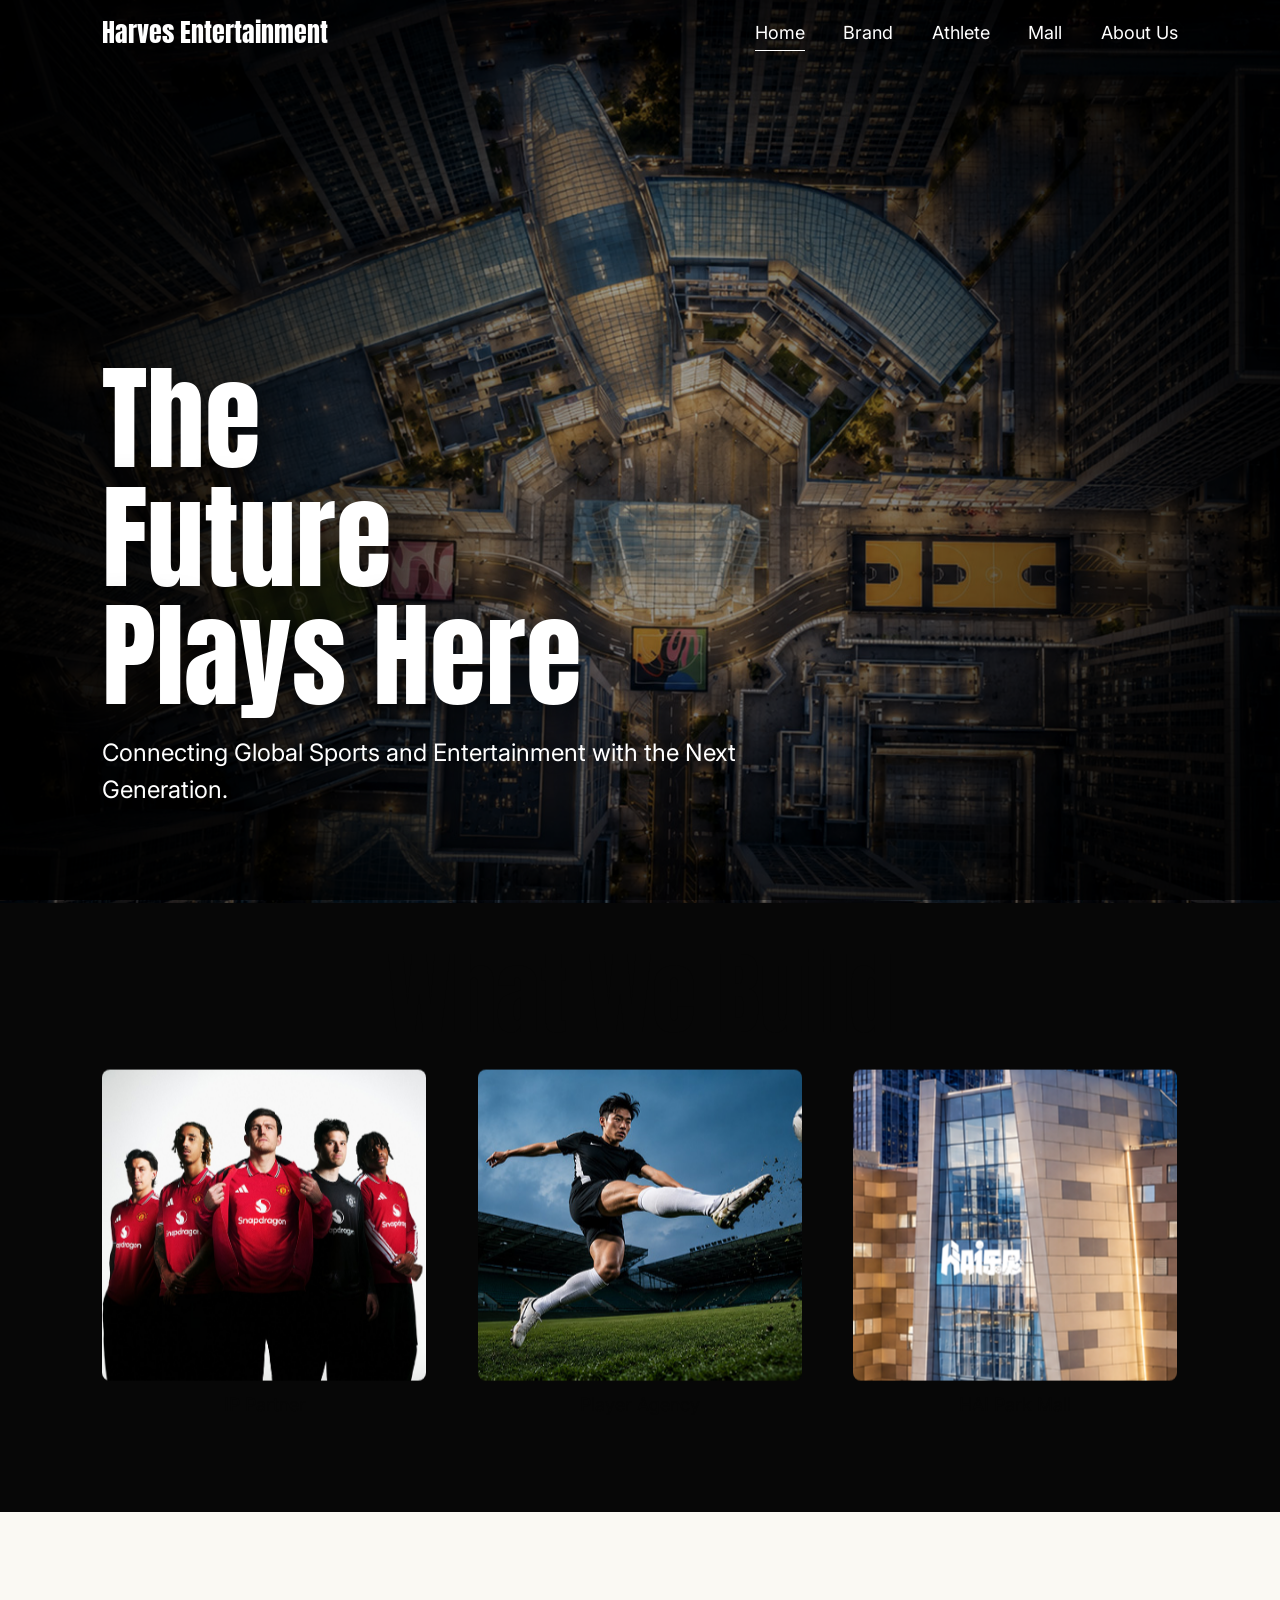
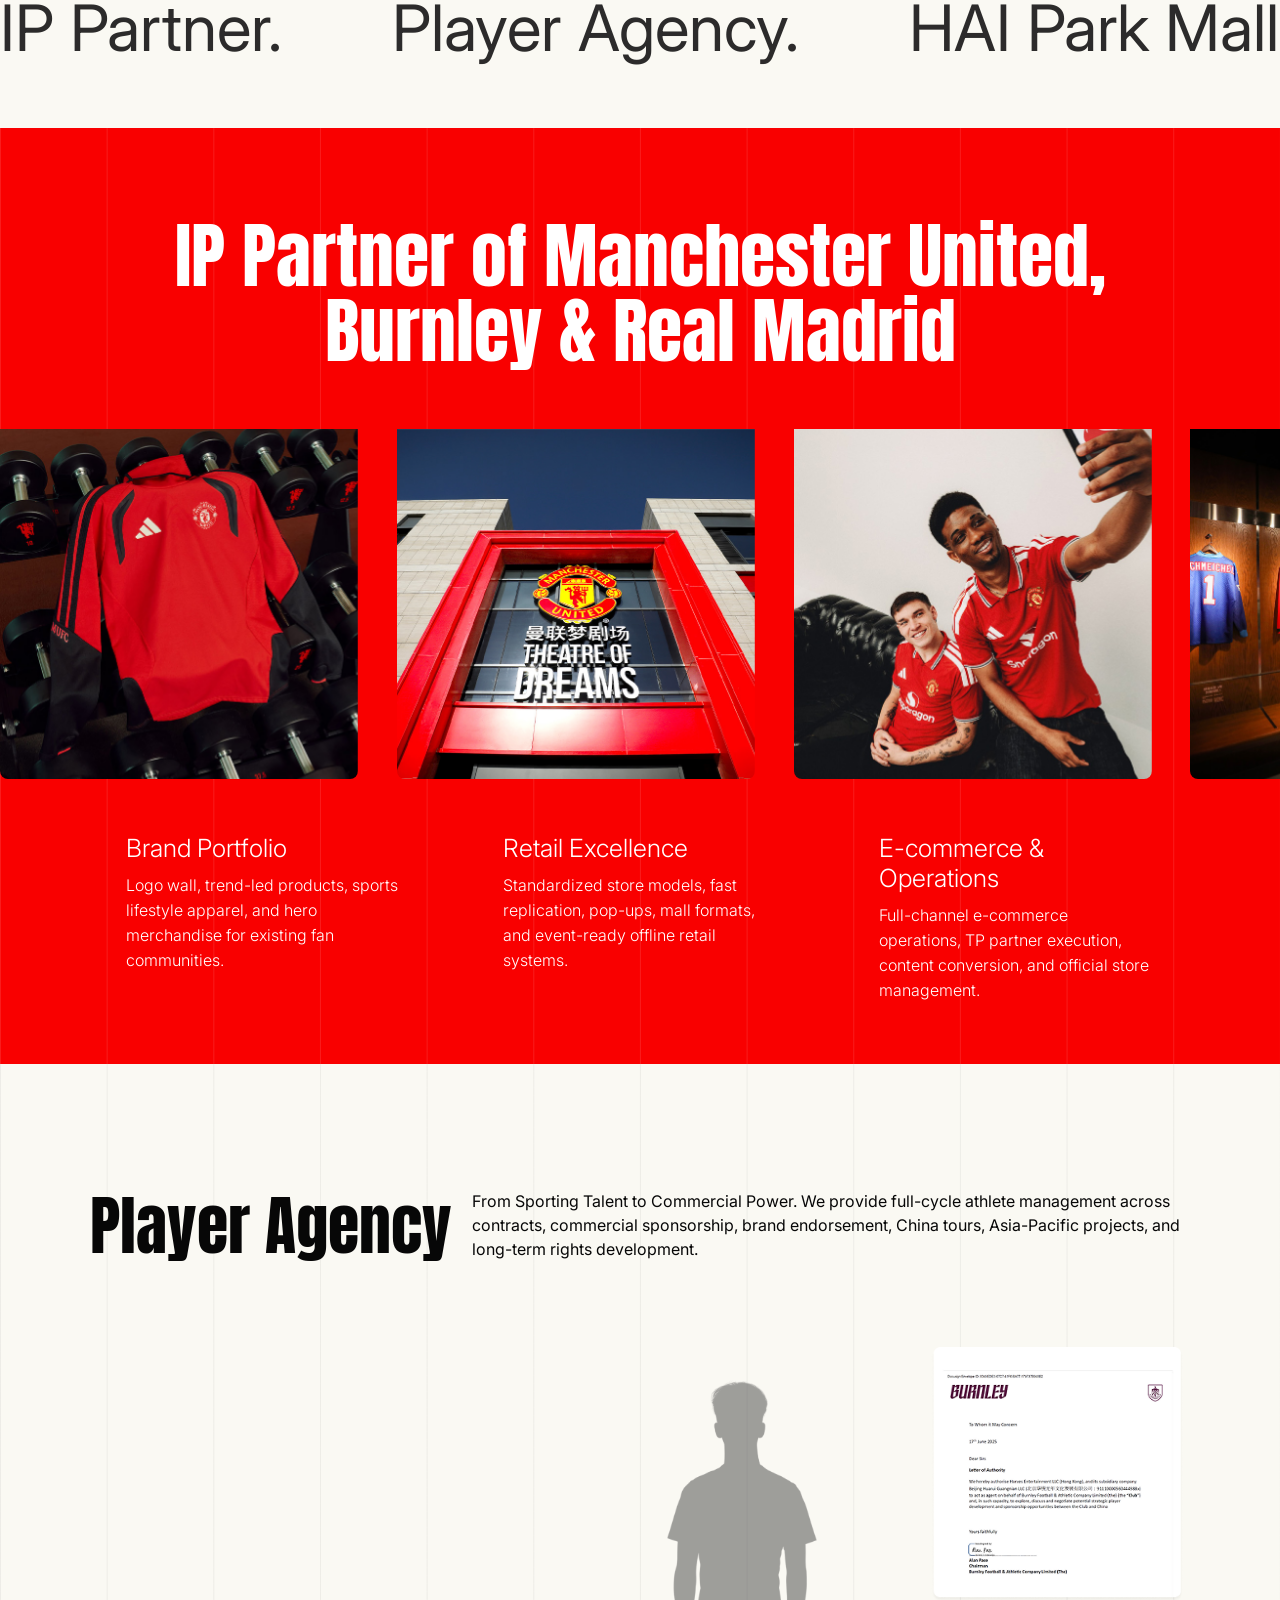
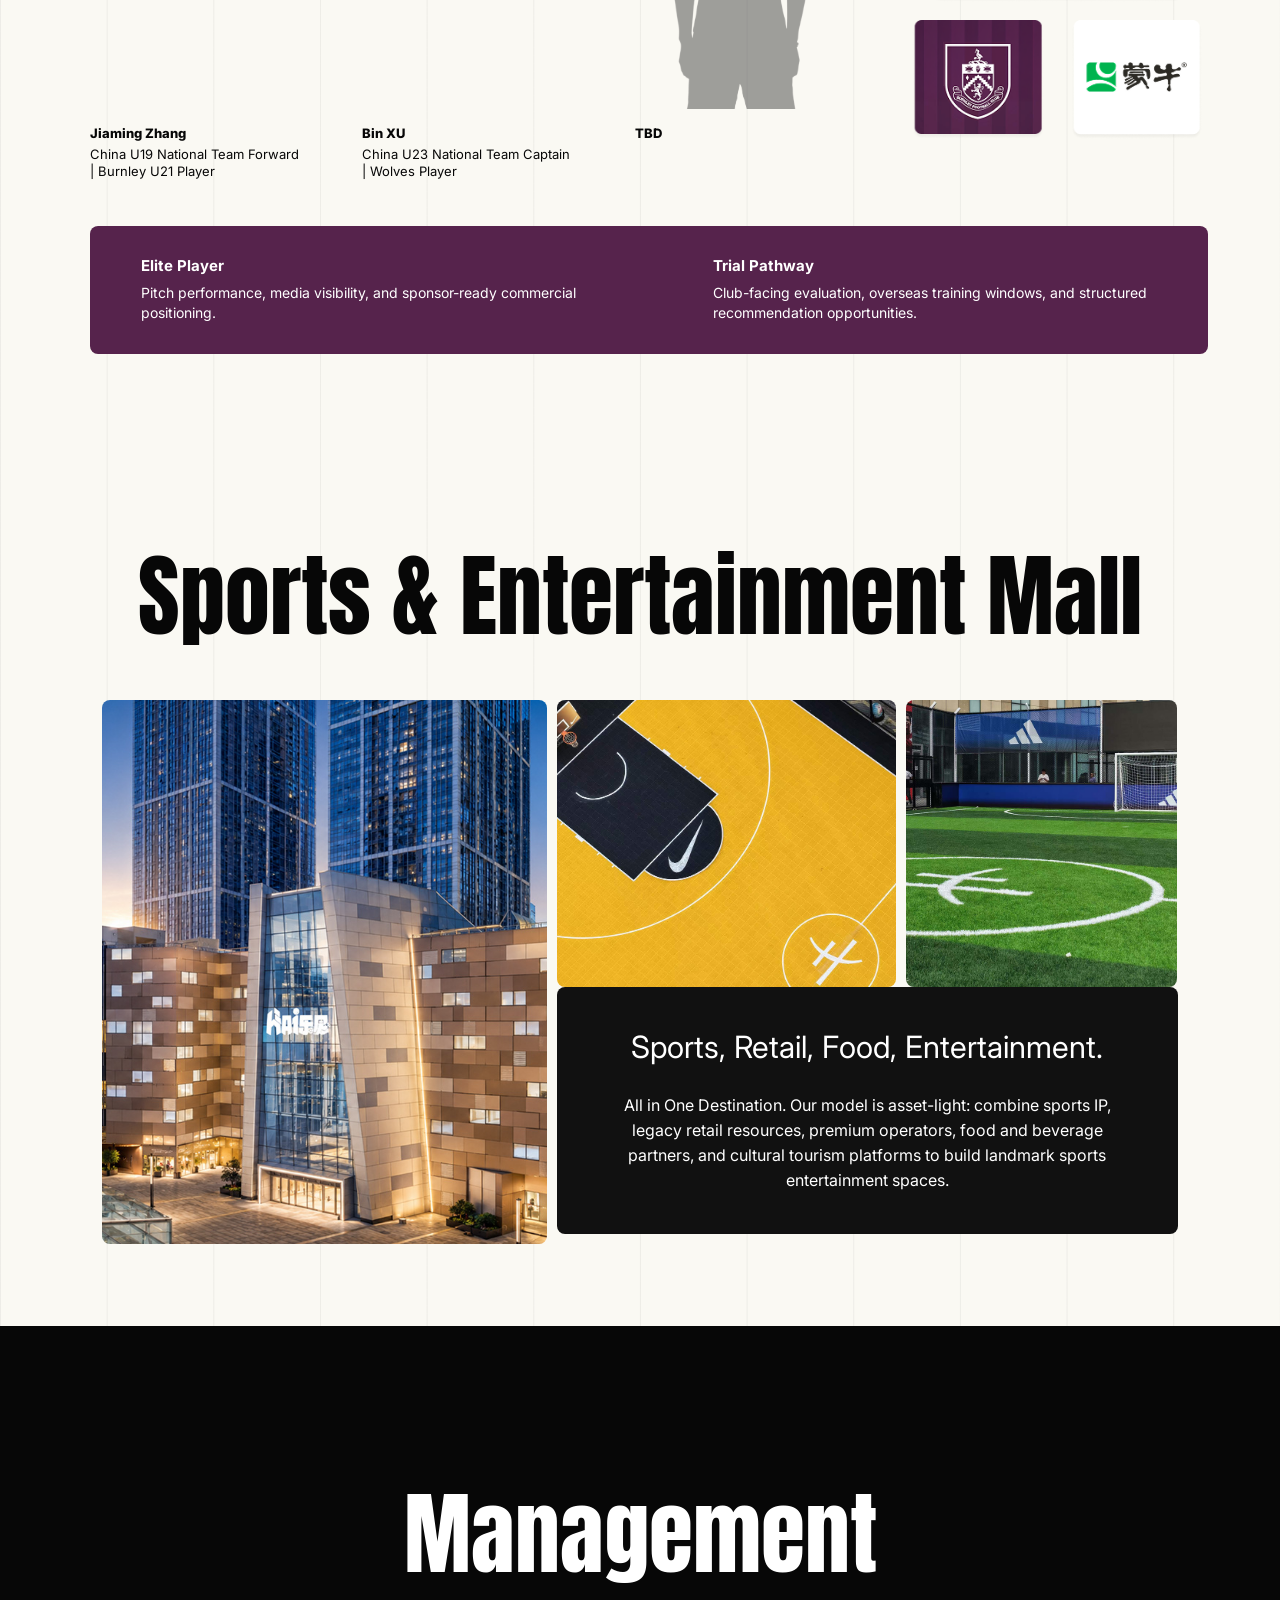
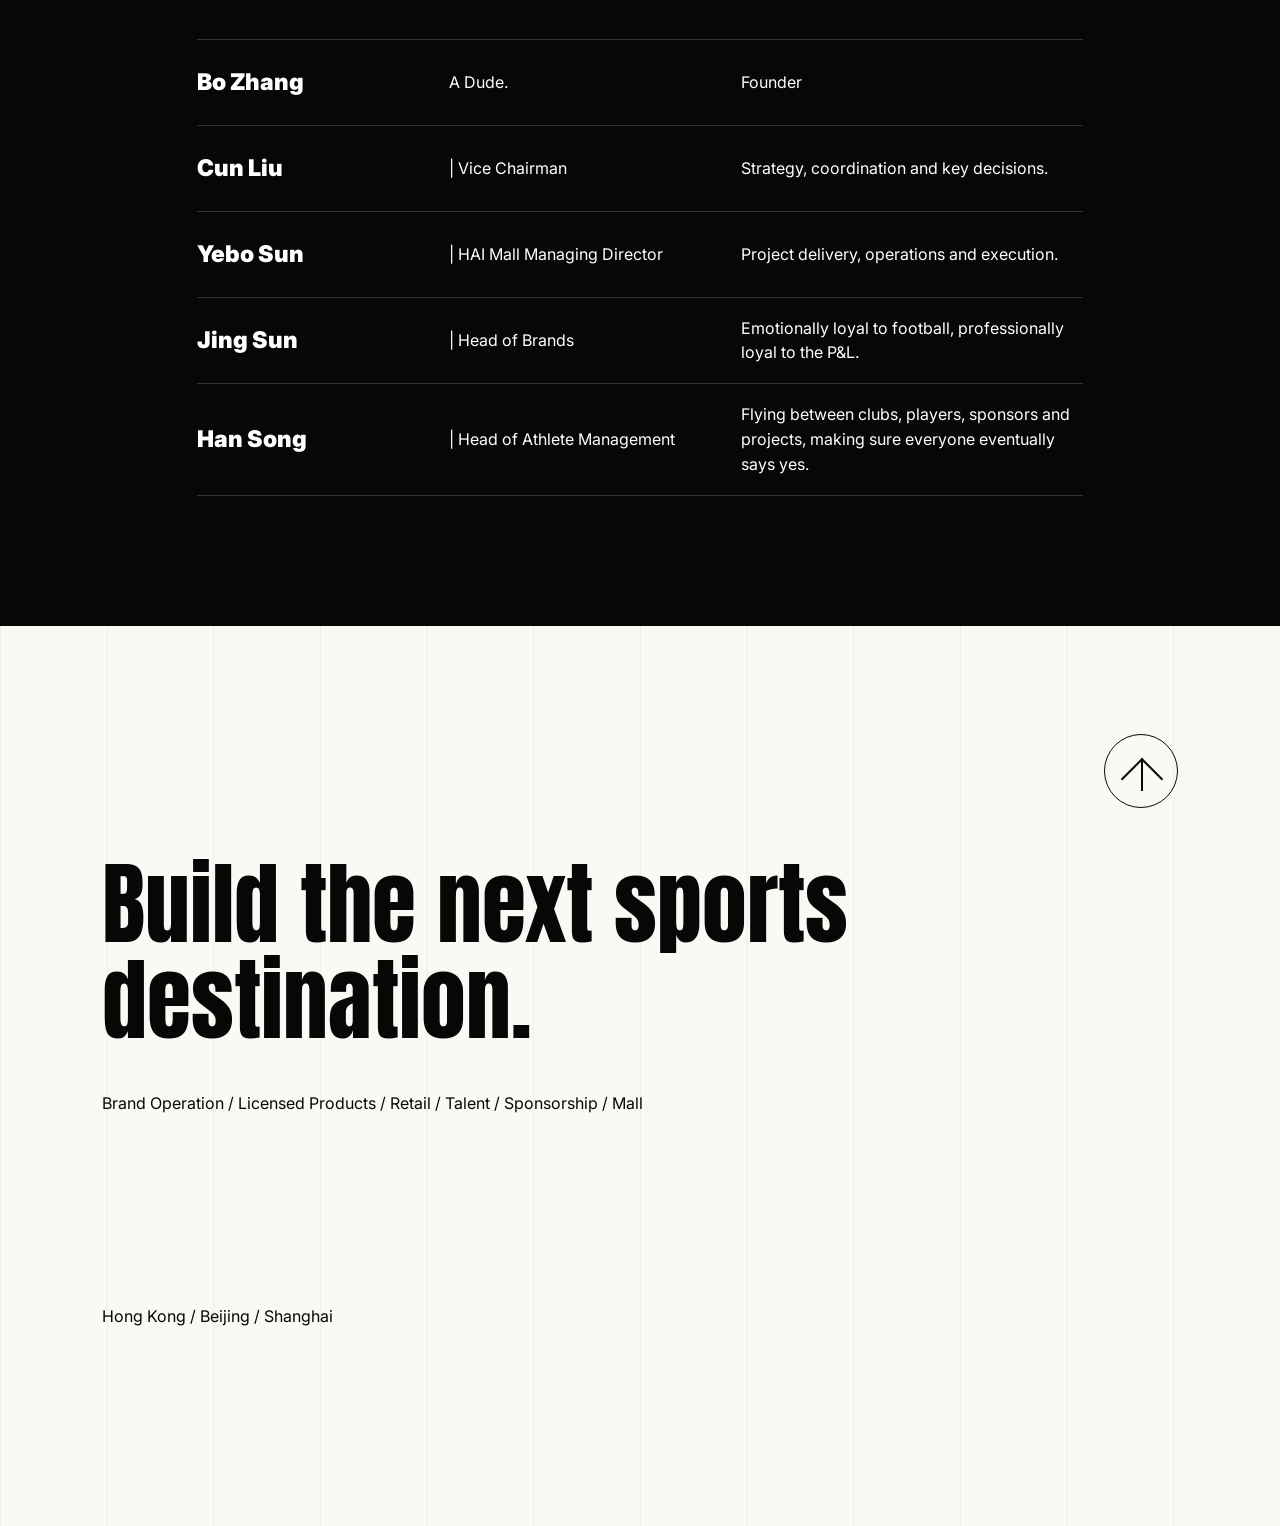
==== commit 4fa26f14: "Add files via upload" ====
--- a/index.html
+++ b/index.html
@@ -29,9 +29,9 @@
     <main>
       <section class="block hero-block is-dark" id="home">
         <div class="hero-video-stage" aria-hidden="true">
-          <video class="hero-video hero-video-intro" src="./assets/hero-intro.mp4" muted playsinline preload="auto"></video>
-          <video class="hero-video hero-video-loop" src="./assets/hero-loop.mp4" muted playsinline preload="auto" loop></video>
-          <video class="hero-video hero-video-scroll" src="./assets/hero-scroll.mp4" muted playsinline preload="auto"></video>
+          <video class="hero-video hero-video-intro" src="./assets/hero-intro.mp4" poster="./assets/hero.jpg" muted autoplay playsinline webkit-playsinline x5-playsinline x5-video-player-type="h5" x5-video-player-fullscreen="false" preload="auto"></video>
+          <video class="hero-video hero-video-loop" src="./assets/hero-loop.mp4" poster="./assets/hero.jpg" muted playsinline webkit-playsinline x5-playsinline x5-video-player-type="h5" x5-video-player-fullscreen="false" preload="metadata" loop></video>
+          <video class="hero-video hero-video-scroll" src="./assets/hero-scroll.mp4" poster="./assets/hero.jpg" muted playsinline webkit-playsinline x5-playsinline x5-video-player-type="h5" x5-video-player-fullscreen="false" preload="metadata"></video>
           <img class="hero-image" src="./assets/hero.jpg" alt="" />
         </div>
         <div class="hero-overlay"></div>
@@ -120,11 +120,11 @@
           </div>
           <div class="athlete-roster reveal" aria-label="Player agency roster">
             <figure>
-              <video class="player-video" src="./assets/player-zhangjiaming.mp4?v=20260707b" muted playsinline preload="auto"></video>
+              <video class="player-video" src="./assets/player-zhangjiaming.mp4?v=20260707b" muted playsinline webkit-playsinline x5-playsinline preload="metadata"></video>
               <figcaption>Jiaming Zhang <span>China U19 National Team Forward | Burnley U21 Player</span></figcaption>
             </figure>
             <figure>
-              <video class="player-video" src="./assets/player-xubin.mp4?v=20260707b" muted playsinline preload="auto"></video>
+              <video class="player-video" src="./assets/player-xubin.mp4?v=20260707b" muted playsinline webkit-playsinline x5-playsinline preload="metadata"></video>
               <figcaption>Bin XU <span>China U23 National Team Captain | Wolves Player</span></figcaption>
             </figure>
             <figure class="is-placeholder">
--- a/styles.css
+++ b/styles.css
@@ -265,6 +265,26 @@
   filter: brightness(0.28) contrast(1.12) saturate(0.75);
   animation: none;
   transform: none;
+}
+
+html.is-wechat:not(.hero-video-ready) .hero-video {
+  opacity: 0 !important;
+}
+
+html.is-wechat .hero-video-stage .hero-image {
+  z-index: 0;
+  opacity: 0.82;
+  filter: brightness(0.52) contrast(1.08) saturate(0.86);
+}
+
+html.is-wechat .hero-video {
+  z-index: 1;
+}
+
+html.is-wechat .hero-overlay {
+  background:
+    radial-gradient(circle at 55% 52%, rgba(0, 0, 0, 0), rgba(0, 0, 0, 0.18) 46%, rgba(0, 0, 0, 0.66) 100%),
+    linear-gradient(90deg, rgba(0, 0, 0, 0.62), rgba(0, 0, 0, 0.18) 48%, rgba(0, 0, 0, 0.4));
 }
 
 .hero-cinema {
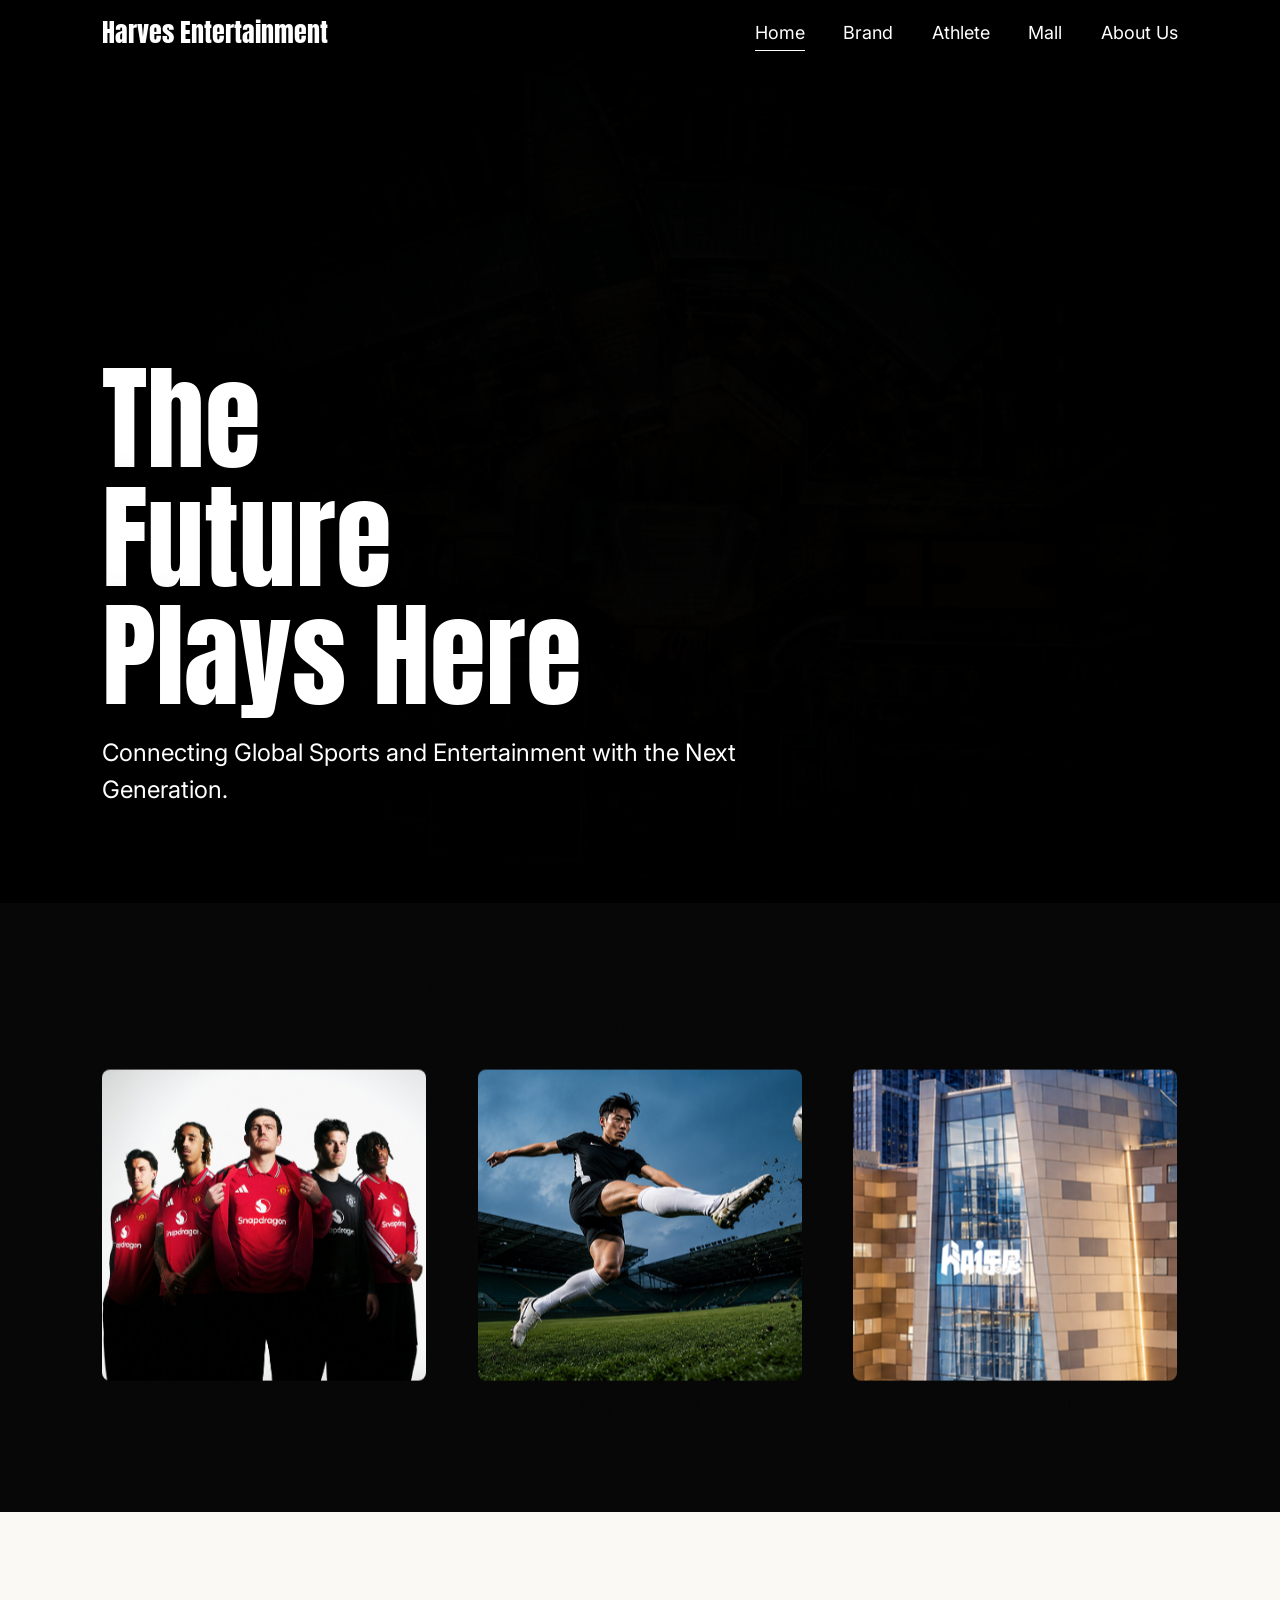
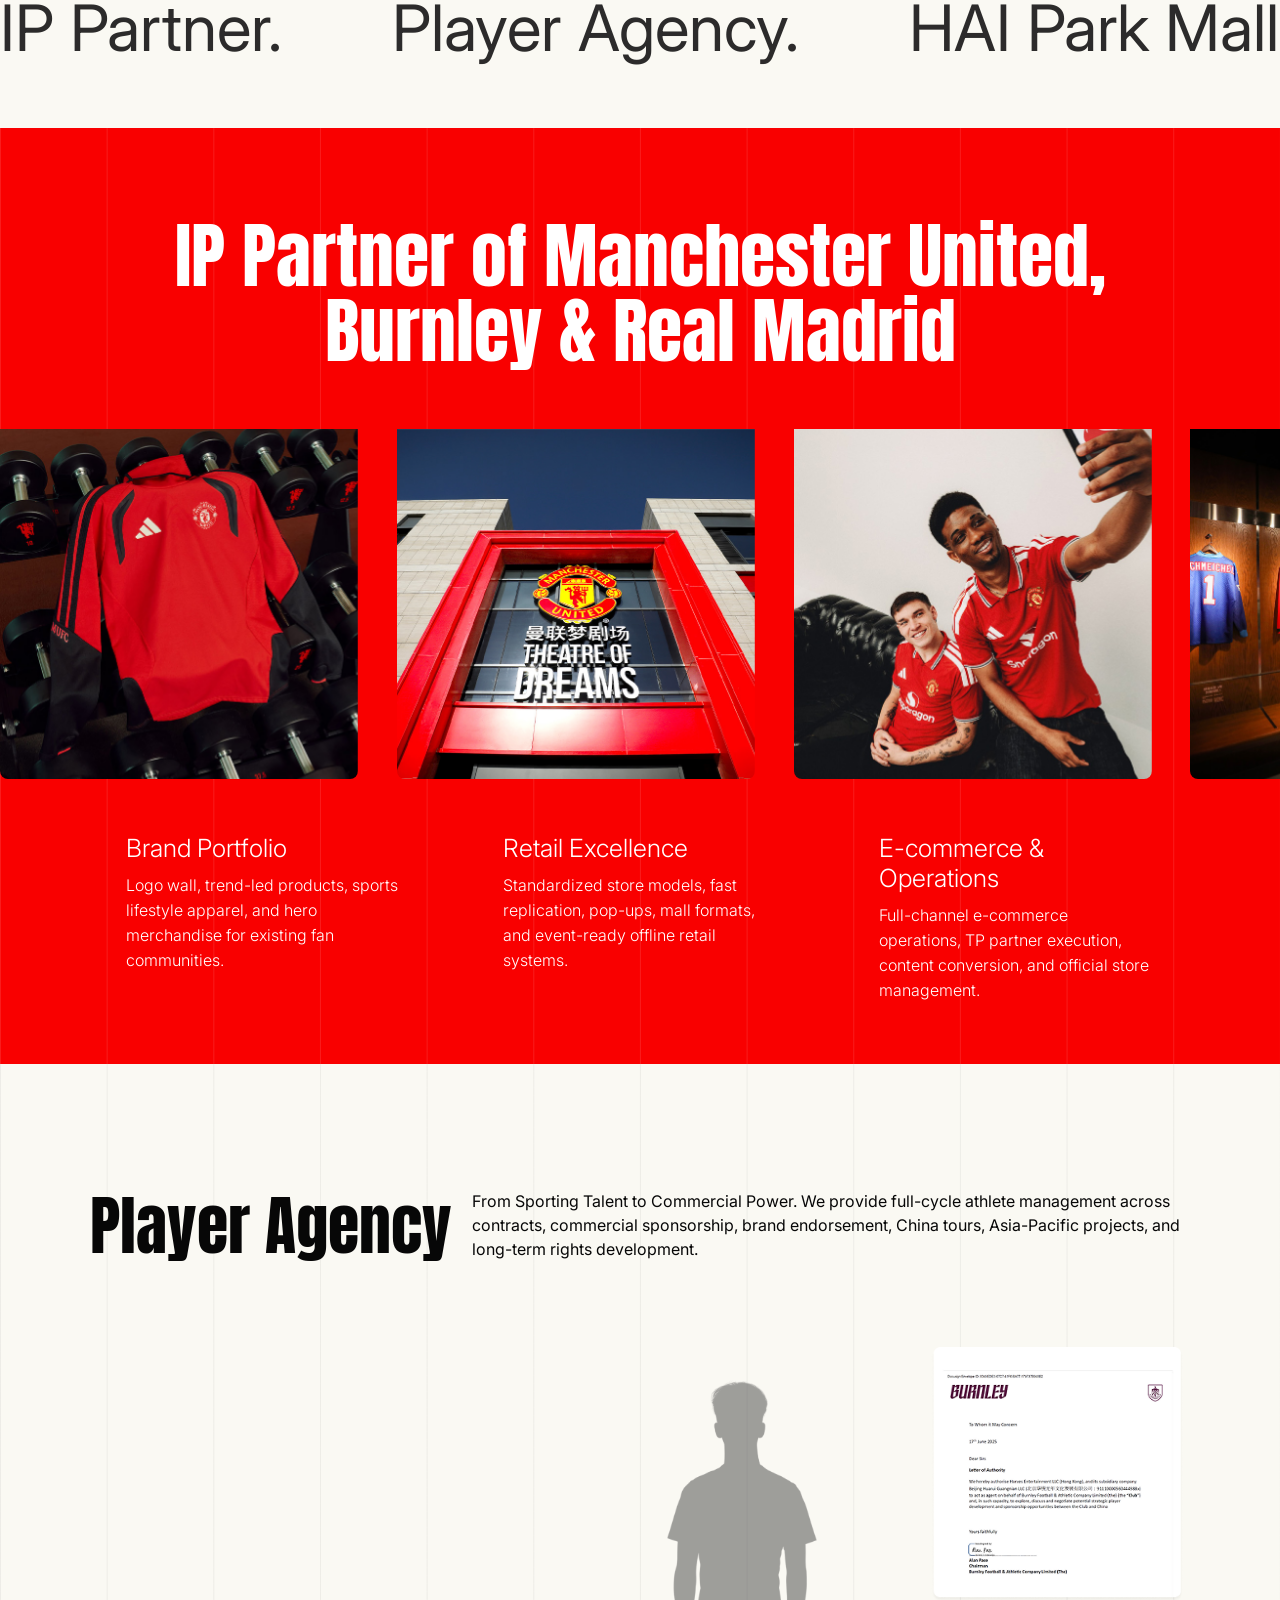
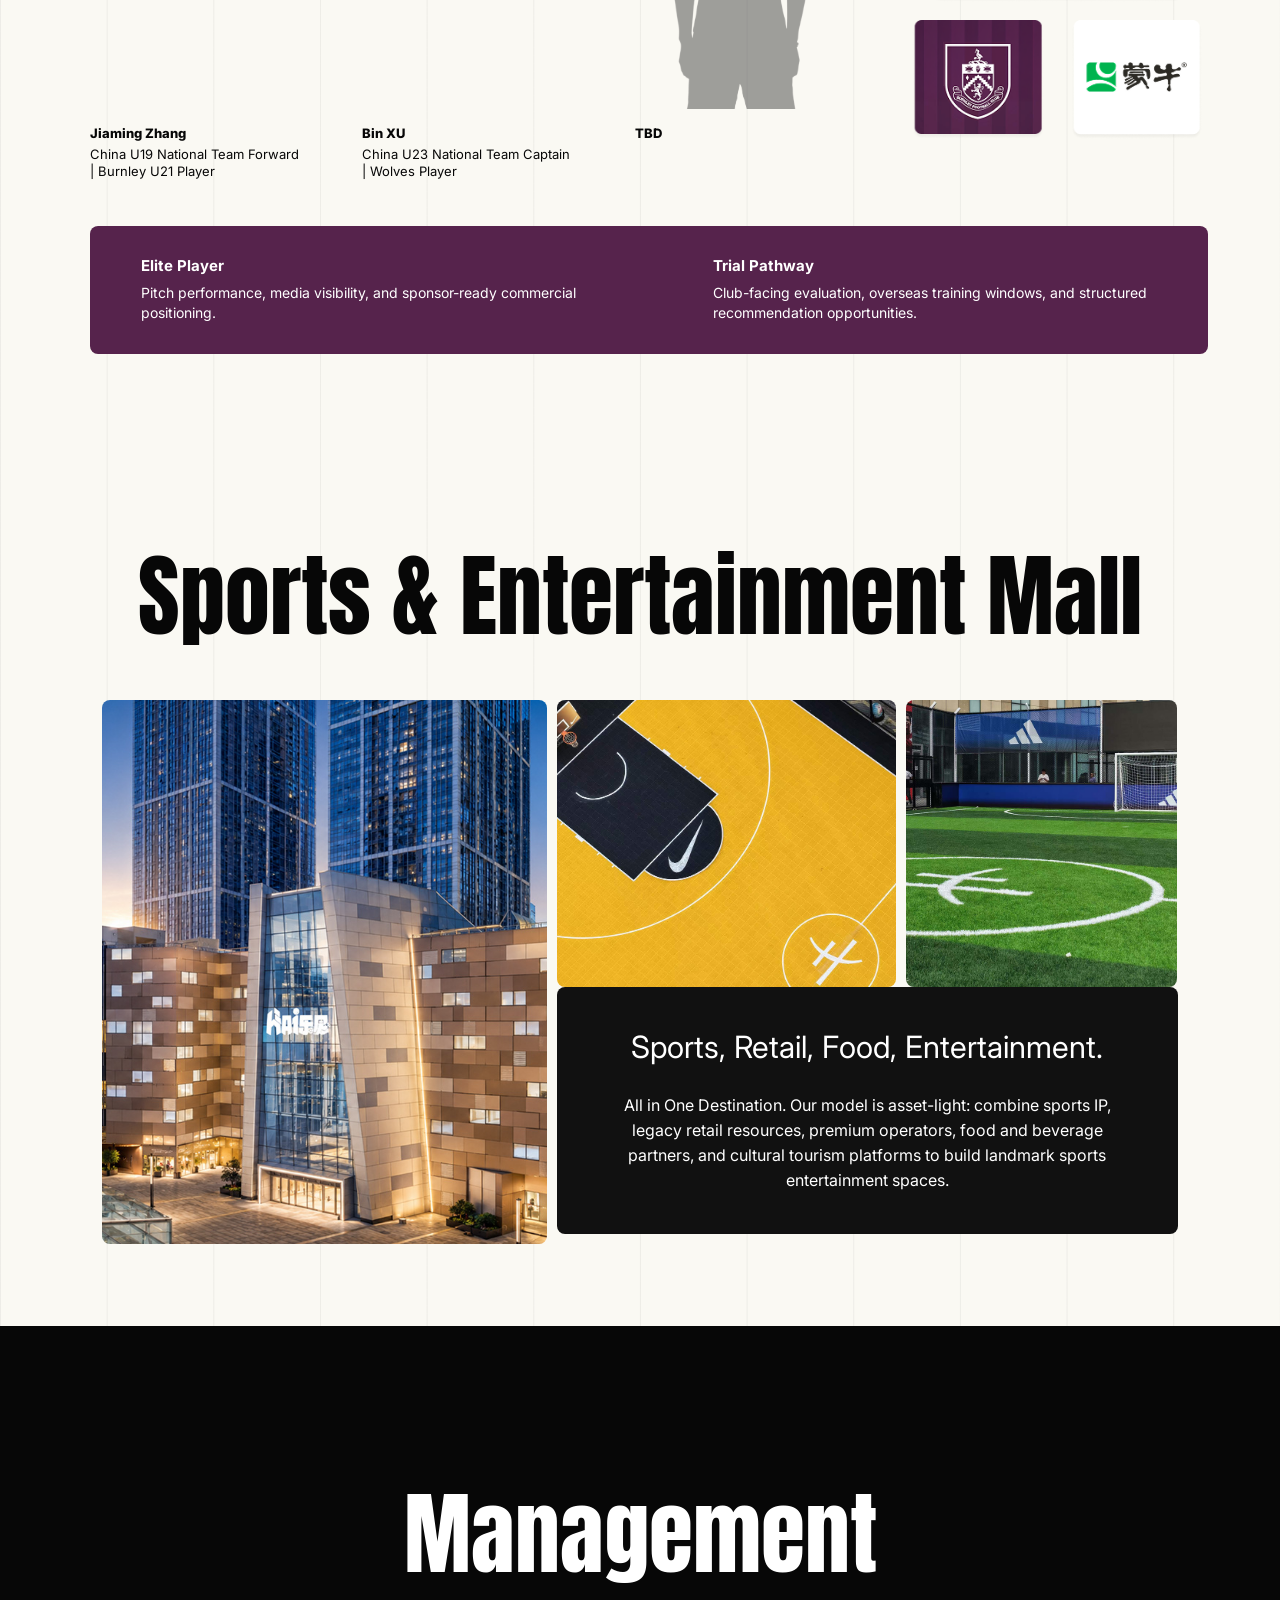
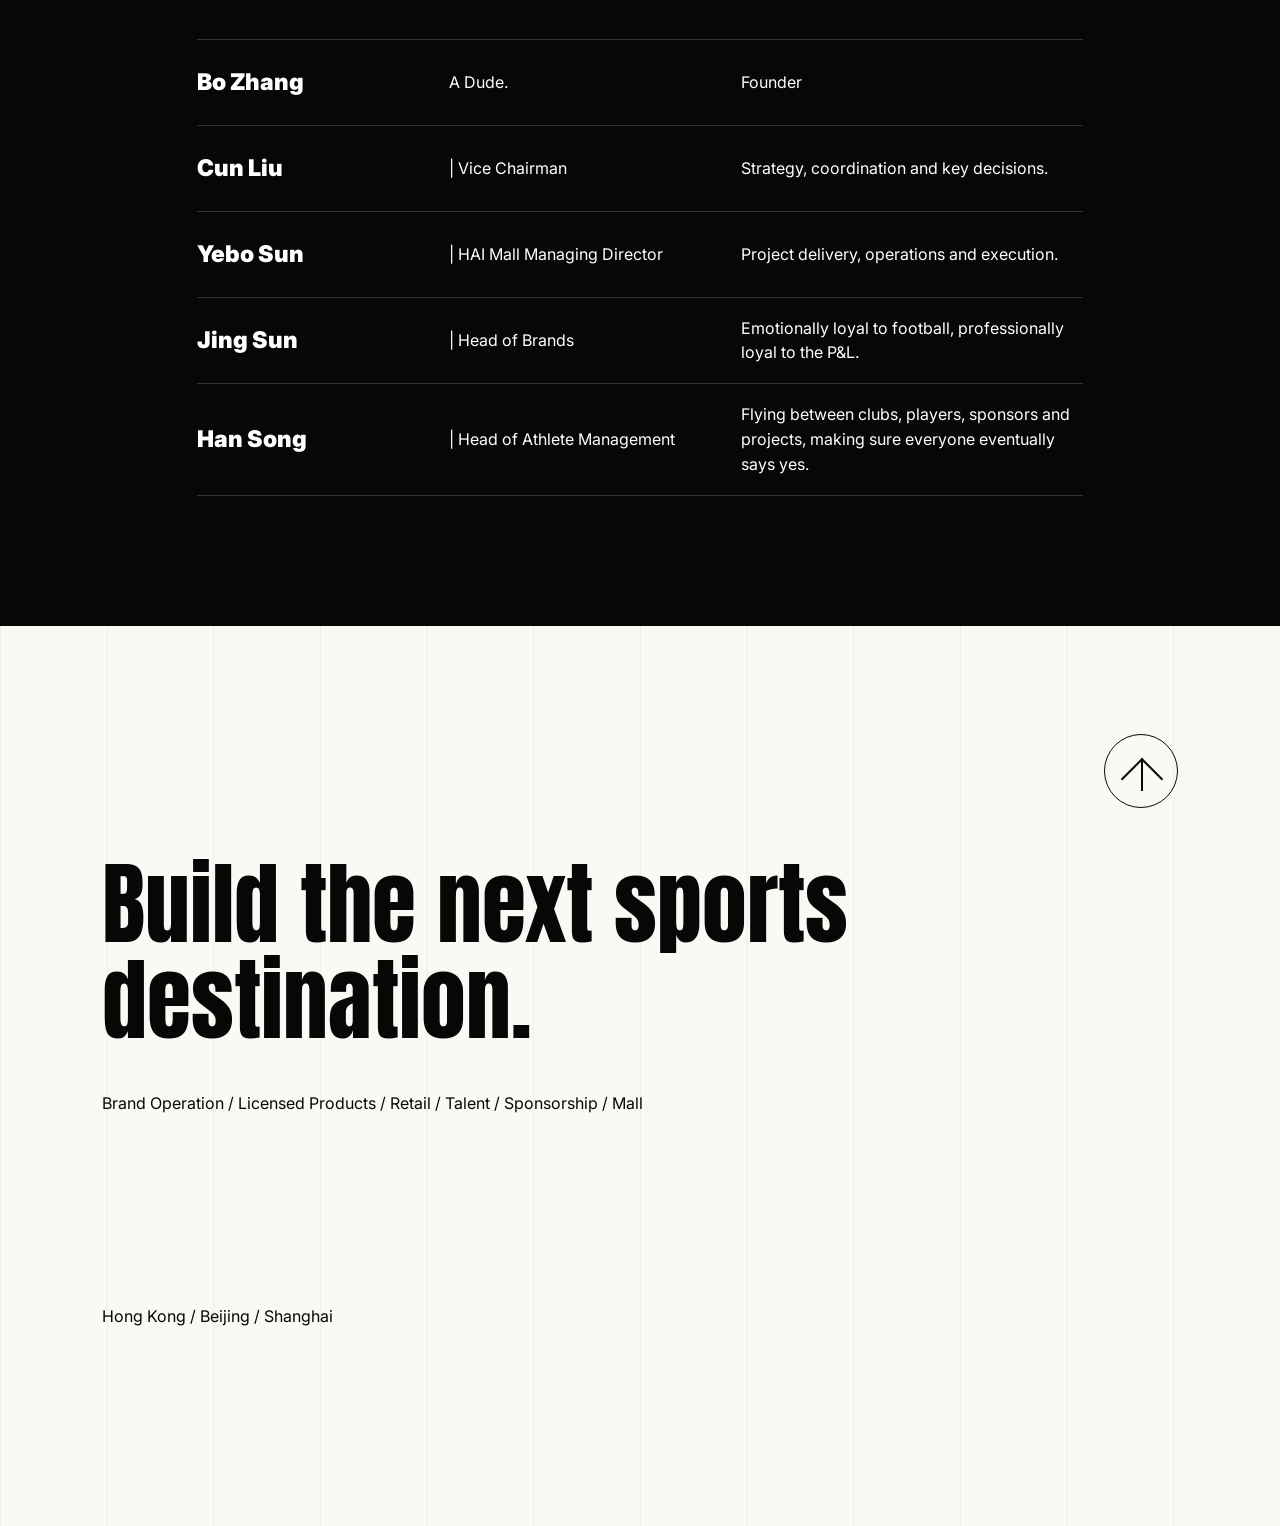
==== commit d3e488b1: "Add files via upload" ====
--- a/index.html
+++ b/index.html
@@ -29,10 +29,10 @@
     <main>
       <section class="block hero-block is-dark" id="home">
         <div class="hero-video-stage" aria-hidden="true">
-          <video class="hero-video hero-video-intro" src="./assets/hero-intro.mp4" poster="./assets/hero.jpg" muted autoplay playsinline webkit-playsinline x5-playsinline x5-video-player-type="h5" x5-video-player-fullscreen="false" preload="auto"></video>
-          <video class="hero-video hero-video-loop" src="./assets/hero-loop.mp4" poster="./assets/hero.jpg" muted playsinline webkit-playsinline x5-playsinline x5-video-player-type="h5" x5-video-player-fullscreen="false" preload="metadata" loop></video>
-          <video class="hero-video hero-video-scroll" src="./assets/hero-scroll.mp4" poster="./assets/hero.jpg" muted playsinline webkit-playsinline x5-playsinline x5-video-player-type="h5" x5-video-player-fullscreen="false" preload="metadata"></video>
-          <img class="hero-image" src="./assets/hero.jpg" alt="" />
+          <video class="hero-video hero-video-intro" src="./assets/hero-intro.mp4" muted playsinline preload="auto"></video>
+          <video class="hero-video hero-video-loop" src="./assets/hero-loop.mp4" muted playsinline preload="auto" loop></video>
+          <video class="hero-video hero-video-scroll" src="./assets/hero-scroll.mp4" muted playsinline preload="auto"></video>
+          <img class="hero-image" src="./assets/hero.png" alt="" />
         </div>
         <div class="hero-overlay"></div>
         <div class="block-inner hero-inner">
@@ -120,11 +120,11 @@
           </div>
           <div class="athlete-roster reveal" aria-label="Player agency roster">
             <figure>
-              <video class="player-video" src="./assets/player-zhangjiaming.mp4?v=20260707b" muted playsinline webkit-playsinline x5-playsinline preload="metadata"></video>
+              <video class="player-video" src="./assets/player-zhangjiaming.mp4?v=20260707b" muted playsinline preload="auto"></video>
               <figcaption>Jiaming Zhang <span>China U19 National Team Forward | Burnley U21 Player</span></figcaption>
             </figure>
             <figure>
-              <video class="player-video" src="./assets/player-xubin.mp4?v=20260707b" muted playsinline webkit-playsinline x5-playsinline preload="metadata"></video>
+              <video class="player-video" src="./assets/player-xubin.mp4?v=20260707b" muted playsinline preload="auto"></video>
               <figcaption>Bin XU <span>China U23 National Team Captain | Wolves Player</span></figcaption>
             </figure>
             <figure class="is-placeholder">
--- a/styles.css
+++ b/styles.css
@@ -265,26 +265,6 @@
   filter: brightness(0.28) contrast(1.12) saturate(0.75);
   animation: none;
   transform: none;
-}
-
-html.is-wechat:not(.hero-video-ready) .hero-video {
-  opacity: 0 !important;
-}
-
-html.is-wechat .hero-video-stage .hero-image {
-  z-index: 0;
-  opacity: 0.82;
-  filter: brightness(0.52) contrast(1.08) saturate(0.86);
-}
-
-html.is-wechat .hero-video {
-  z-index: 1;
-}
-
-html.is-wechat .hero-overlay {
-  background:
-    radial-gradient(circle at 55% 52%, rgba(0, 0, 0, 0), rgba(0, 0, 0, 0.18) 46%, rgba(0, 0, 0, 0.66) 100%),
-    linear-gradient(90deg, rgba(0, 0, 0, 0.62), rgba(0, 0, 0, 0.18) 48%, rgba(0, 0, 0, 0.4));
 }
 
 .hero-cinema {
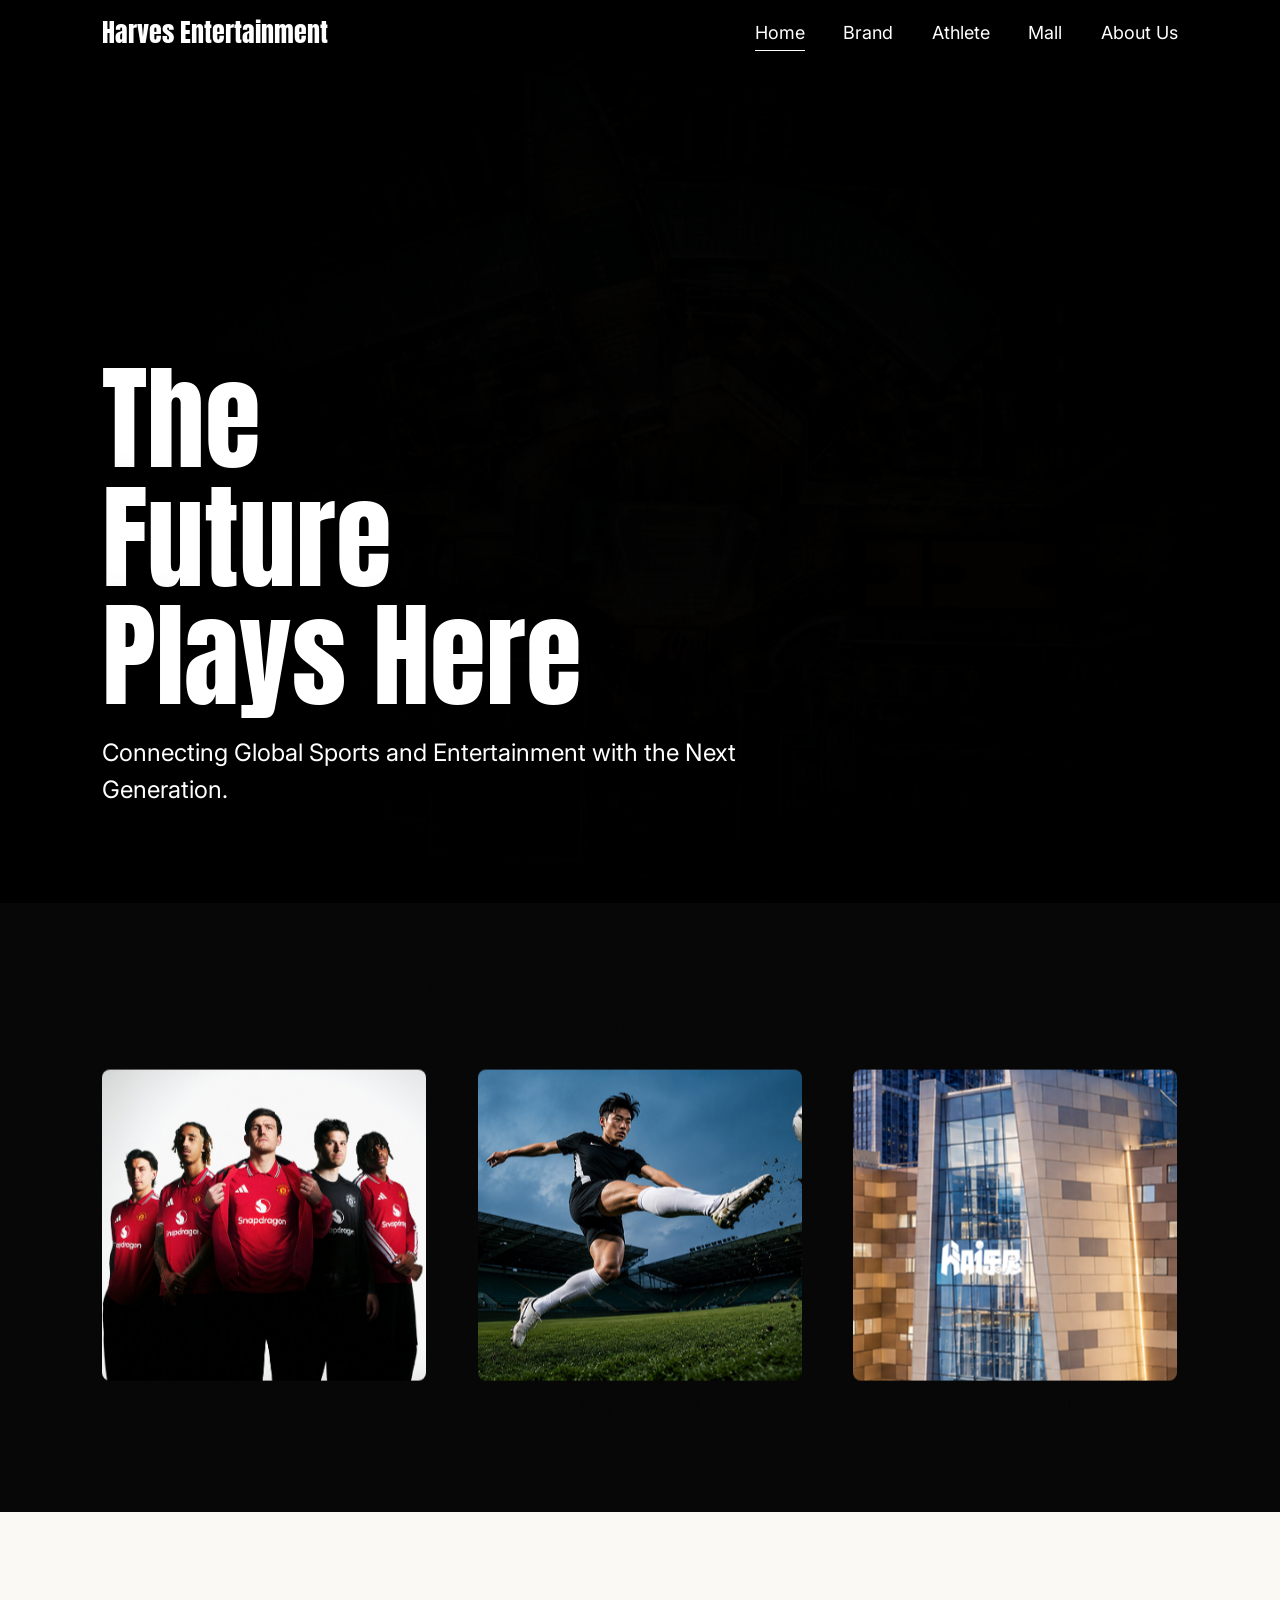
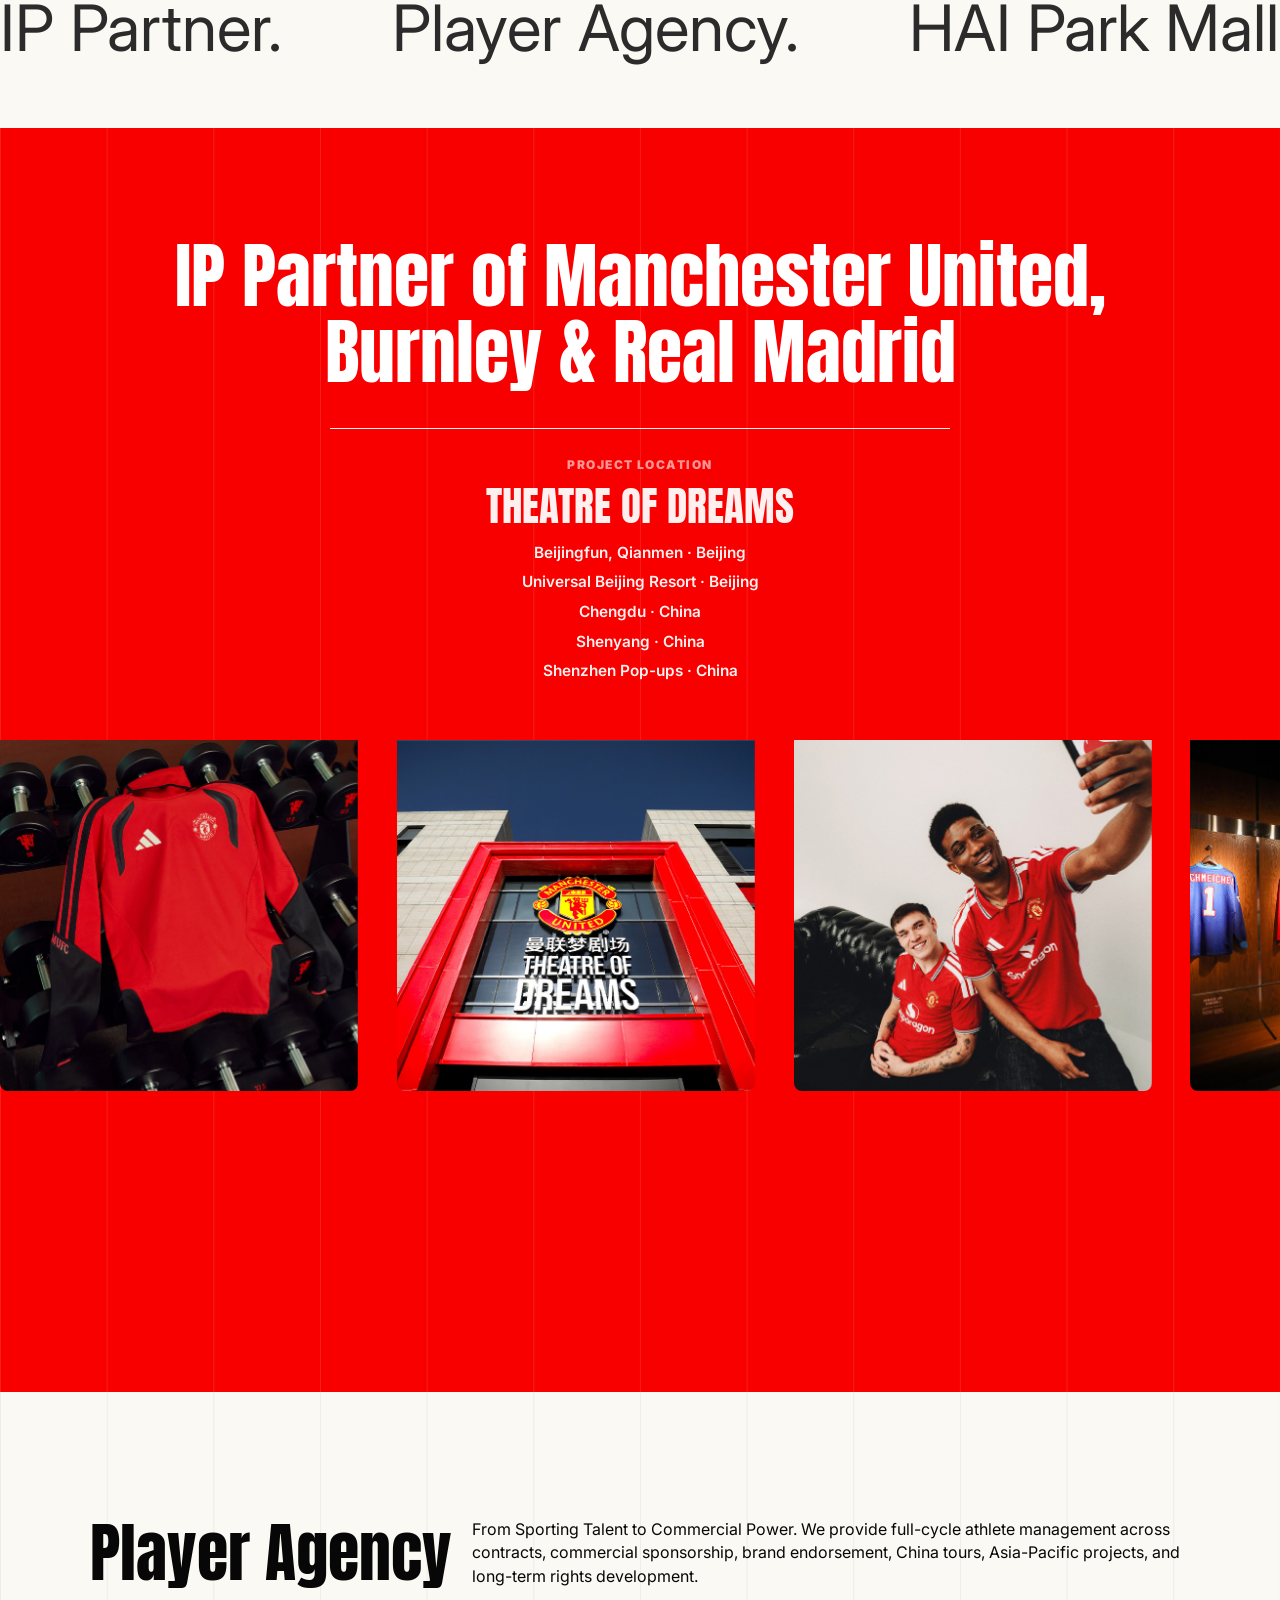
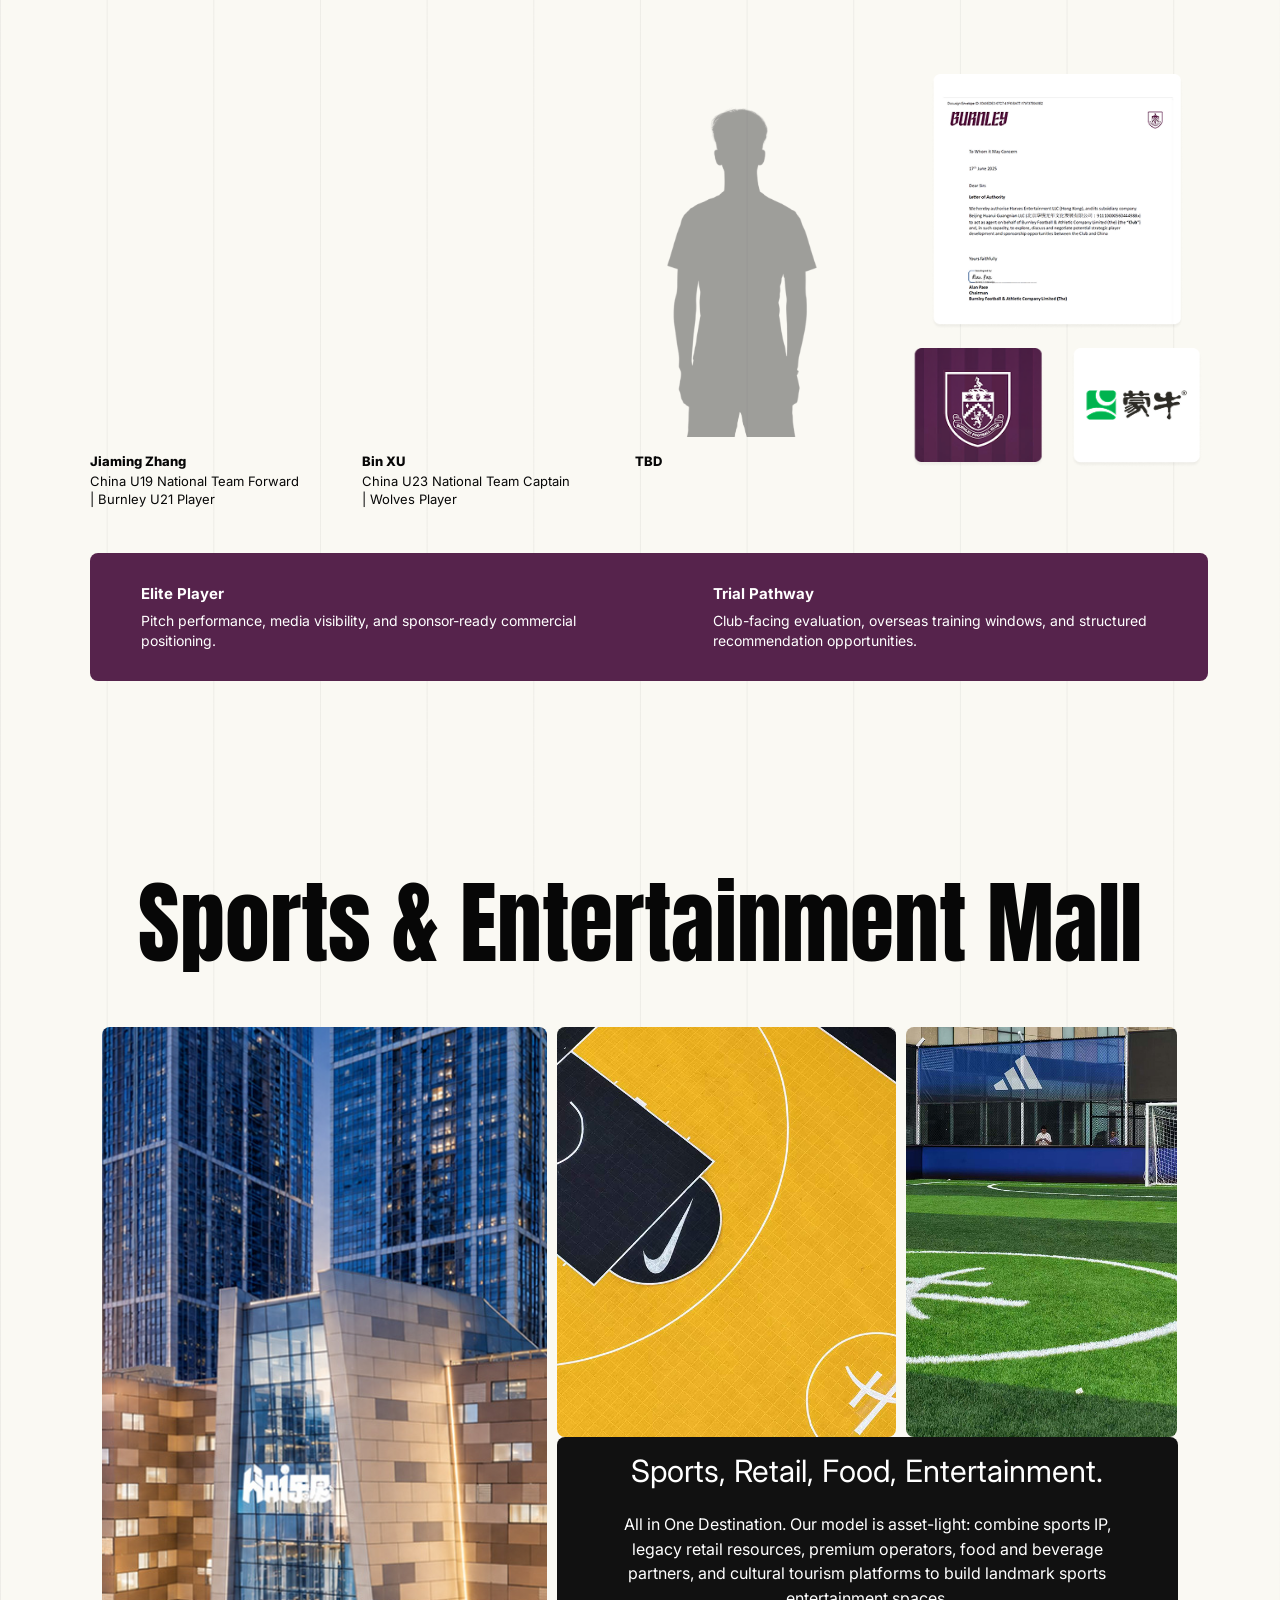
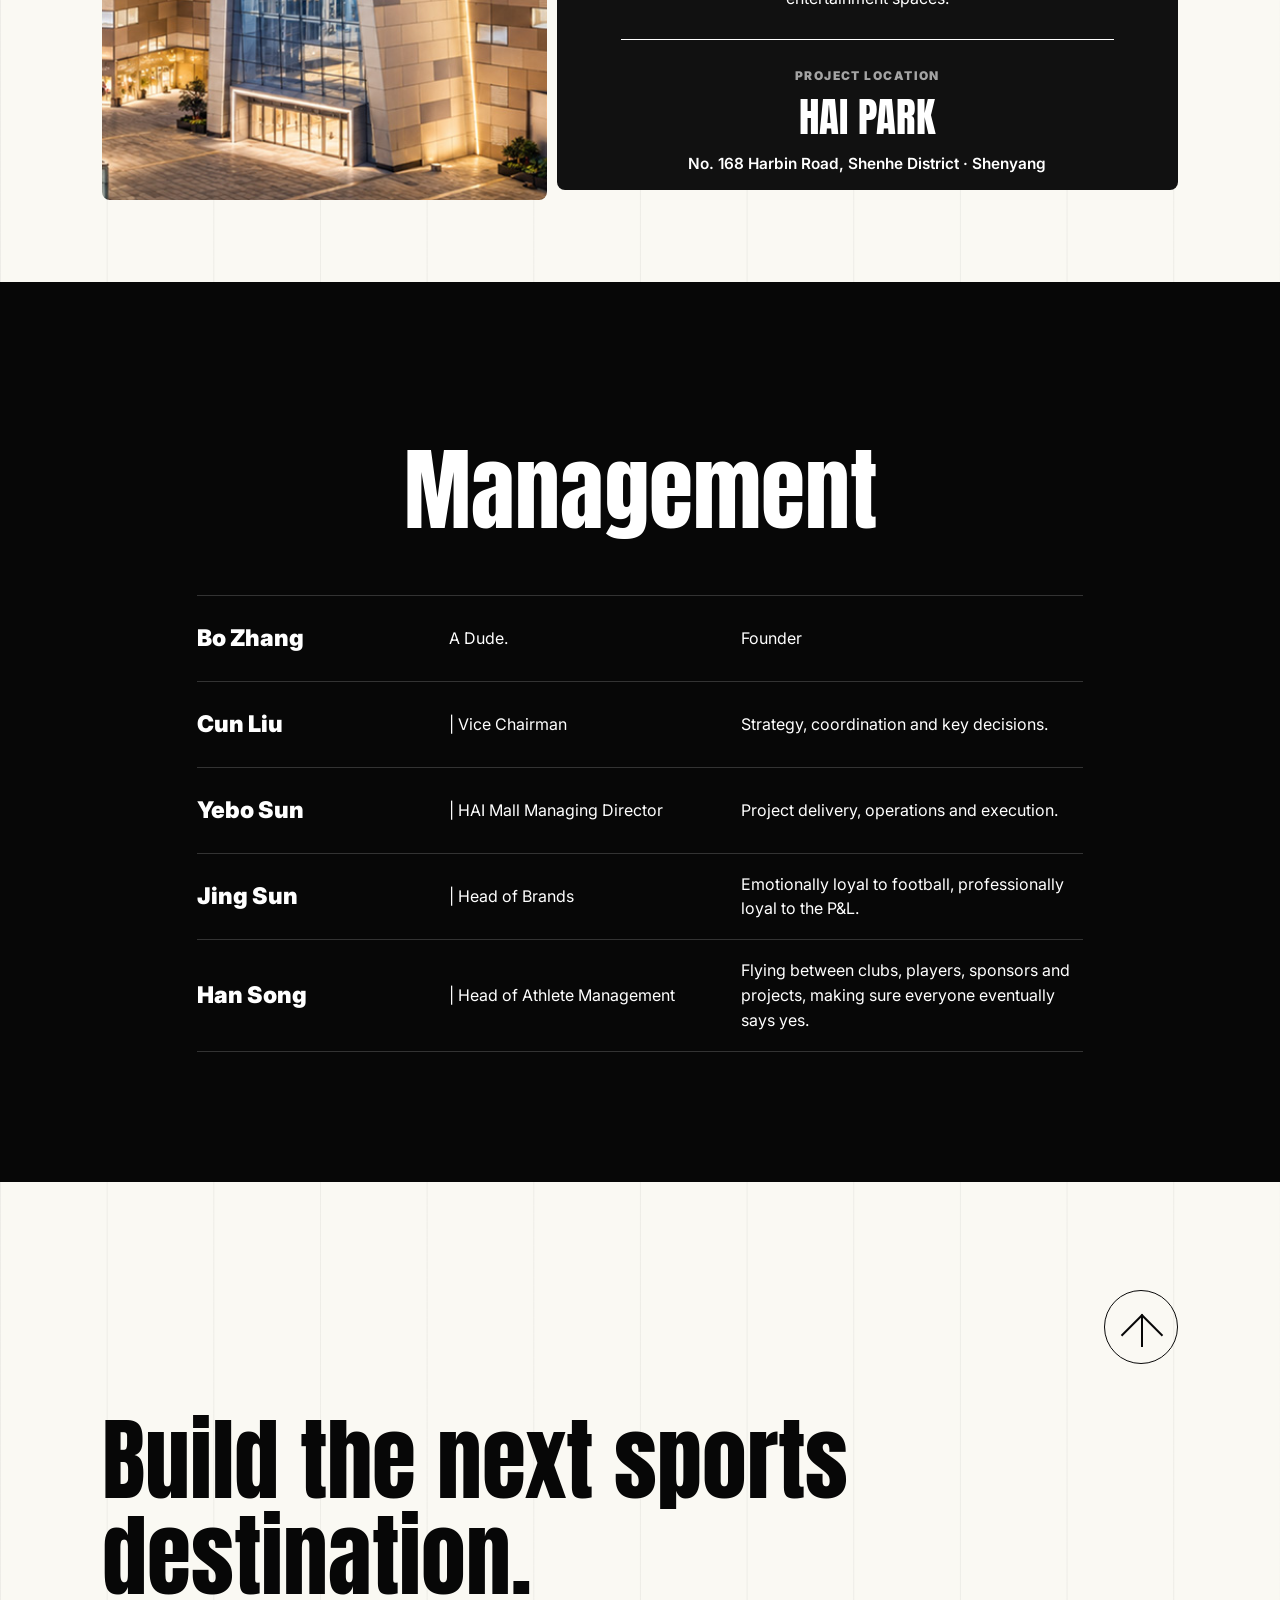
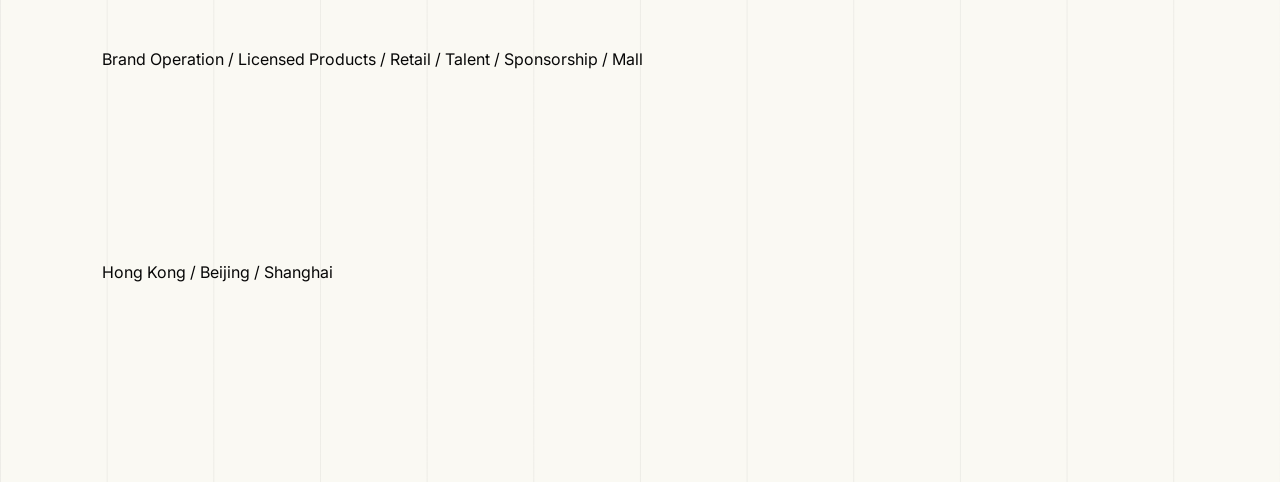
==== commit 0a0da324: "Add files via upload" ====
--- a/index.html
+++ b/index.html
@@ -1,4 +1,4 @@
-<!doctype html>
+﻿<!doctype html>
 <html lang="en">
   <head>
     <meta charset="UTF-8" />
@@ -7,7 +7,7 @@
     <link rel="preconnect" href="https://fonts.googleapis.com" />
     <link rel="preconnect" href="https://fonts.gstatic.com" crossorigin />
     <link href="https://fonts.googleapis.com/css2?family=Anton&family=Inter:wght@300;400;600;800;900&display=swap" rel="stylesheet" />
-    <link rel="stylesheet" href="./styles.css" />
+    <link rel="stylesheet" href="./styles.css?v=20260713-brand-stable" />
   </head>
   <body>
     <div class="progress" aria-hidden="true"><span></span></div>
@@ -77,6 +77,17 @@
         <div class="block-inner">
           <div class="brand-heading reveal">
             <h2>IP Partner of Manchester United, Burnley &amp; Real Madrid</h2>
+            <div class="project-location project-location-on-red">
+              <span>Project Location</span>
+              <strong>THEATRE OF DREAMS</strong>
+              <ul>
+                <li>Beijingfun, Qianmen &middot; Beijing</li>
+                <li>Universal Beijing Resort &middot; Beijing</li>
+                <li>Chengdu &middot; China</li>
+                <li>Shenyang &middot; China</li>
+                <li>Shenzhen Pop-ups &middot; China</li>
+              </ul>
+            </div>
           </div>
 
           <div class="brand-carousel reveal" aria-label="Brand portfolio image loop">
@@ -165,6 +176,13 @@
                 All in One Destination. Our model is asset-light: combine sports IP, legacy retail resources, premium
                 operators, food and beverage partners, and cultural tourism platforms to build landmark sports entertainment spaces.
               </p>
+              <div class="project-location project-location-dark">
+                <span>Project Location</span>
+                <strong>HAI PARK</strong>
+                <ul>
+                  <li>No. 168 Harbin Road, Shenhe District &middot; Shenyang</li>
+                </ul>
+              </div>
             </div>
           </div>
         </div>
@@ -193,6 +211,6 @@
       </footer>
     </main>
 
-    <script src="./script.js"></script>
+    <script src="./script.js?v=20260713-brand-stable"></script>
   </body>
 </html>
--- a/styles.css
+++ b/styles.css
@@ -1,4 +1,4 @@
-:root {
+﻿:root {
   --cream: #faf9f3;
   --ink: #070707;
   --plum: #56234c;
@@ -621,6 +621,56 @@
 .brand-captions p {
   font-size: 16px;
   font-weight: 300;
+}
+
+.project-location {
+  width: 520px;
+  max-width: 100%;
+  border-top: 1px solid currentColor;
+  padding-top: clamp(18px, 2.2vw, 28px);
+}
+
+.project-location span {
+  display: block;
+  margin-bottom: 14px;
+  font-size: 12px;
+  font-weight: 900;
+  letter-spacing: 0.12em;
+  text-transform: uppercase;
+  opacity: 0.62;
+}
+
+.project-location strong {
+  display: block;
+  margin-bottom: 16px;
+  font-family: "Anton", Impact, sans-serif;
+  font-size: clamp(30px, 3.2vw, 46px);
+  font-weight: 400;
+  line-height: 1;
+}
+
+.project-location ul {
+  display: grid;
+  gap: 9px;
+  margin: 0;
+  padding: 0;
+  list-style: none;
+}
+
+.project-location li {
+  font-size: clamp(15px, 1.2vw, 18px);
+  font-weight: 600;
+  line-height: 1.35;
+}
+
+.project-location-on-red {
+  justify-self: end;
+  color: rgba(255, 255, 255, 0.94);
+}
+
+.project-location-dark {
+  margin: clamp(24px, 3vw, 38px) auto 0;
+  color: var(--white);
 }
 
 .athlete-block,
@@ -3156,3 +3206,113 @@
     transform: none;
   }
 }
+
+/* Desktop refinements for added project-location modules. */
+@media (min-width: 921px) {
+  .brand-heading {
+    display: flex !important;
+    flex-direction: column;
+    align-items: center;
+    max-width: min(88vw, 1710px);
+    margin-right: auto;
+    margin-left: auto;
+    text-align: center;
+  }
+
+  .brand-heading h2 {
+    width: min(100%, 1540px);
+  }
+
+  .brand-heading .project-location-on-red {
+    width: 620px;
+    max-width: 100%;
+    margin: clamp(24px, 2.6vw, 42px) auto 0;
+    justify-self: auto;
+    text-align: center;
+  }
+
+  .spaces-copy {
+    min-height: clamp(300px, 18vw, 360px);
+    padding-top: clamp(42px, 3.4vw, 66px);
+    padding-bottom: clamp(42px, 3.4vw, 66px);
+    overflow: visible;
+  }
+
+  .spaces-copy h3 {
+    margin-bottom: clamp(18px, 1.8vw, 28px);
+  }
+
+  .spaces-copy .project-location-dark {
+    width: 620px;
+    max-width: 100%;
+    margin-top: clamp(26px, 2.2vw, 42px);
+    text-align: center;
+  }
+}
+
+@media (min-width: 1680px) {
+  .brand-heading .project-location-on-red {
+    margin-top: 32px;
+  }
+
+  .spaces-media {
+    grid-template-rows: minmax(250px, 1fr) minmax(330px, 0.92fr);
+  }
+}
+/* Stable desktop Brand layout: no overlap, compact spacing. */
+@media (min-width: 921px) {
+  .brand-block {
+    min-height: auto !important;
+  }
+
+  .brand-block .block-inner {
+    display: block !important;
+    min-height: auto !important;
+    padding-top: clamp(110px, 8vw, 150px) !important;
+    padding-bottom: clamp(60px, 6vw, 90px) !important;
+  }
+
+  .brand-heading {
+    display: grid !important;
+    grid-template-columns: 1fr !important;
+    gap: clamp(26px, 3vw, 42px) !important;
+    justify-items: center !important;
+    align-items: start !important;
+    max-width: min(88vw, 1710px) !important;
+    min-height: 0 !important;
+    margin: 0 auto !important;
+    padding: 0 !important;
+    text-align: center !important;
+  }
+
+  .brand-heading h2 {
+    width: min(100%, 1540px) !important;
+    margin: 0 !important;
+  }
+
+  .brand-heading .project-location-on-red {
+    position: static !important;
+    width: 620px !important;
+    max-width: 100% !important;
+    margin: 0 auto !important;
+    transform: none !important;
+    justify-self: center !important;
+    align-self: start !important;
+    text-align: center !important;
+  }
+
+  .brand-block .brand-carousel,
+  .brand-carousel {
+    margin-top: clamp(42px, 4vw, 64px) !important;
+  }
+}
+
+@media (min-width: 1680px) {
+  .brand-block .block-inner {
+    padding-top: clamp(120px, 7.5vw, 170px) !important;
+  }
+
+  .brand-heading {
+    gap: 38px !important;
+  }
+}
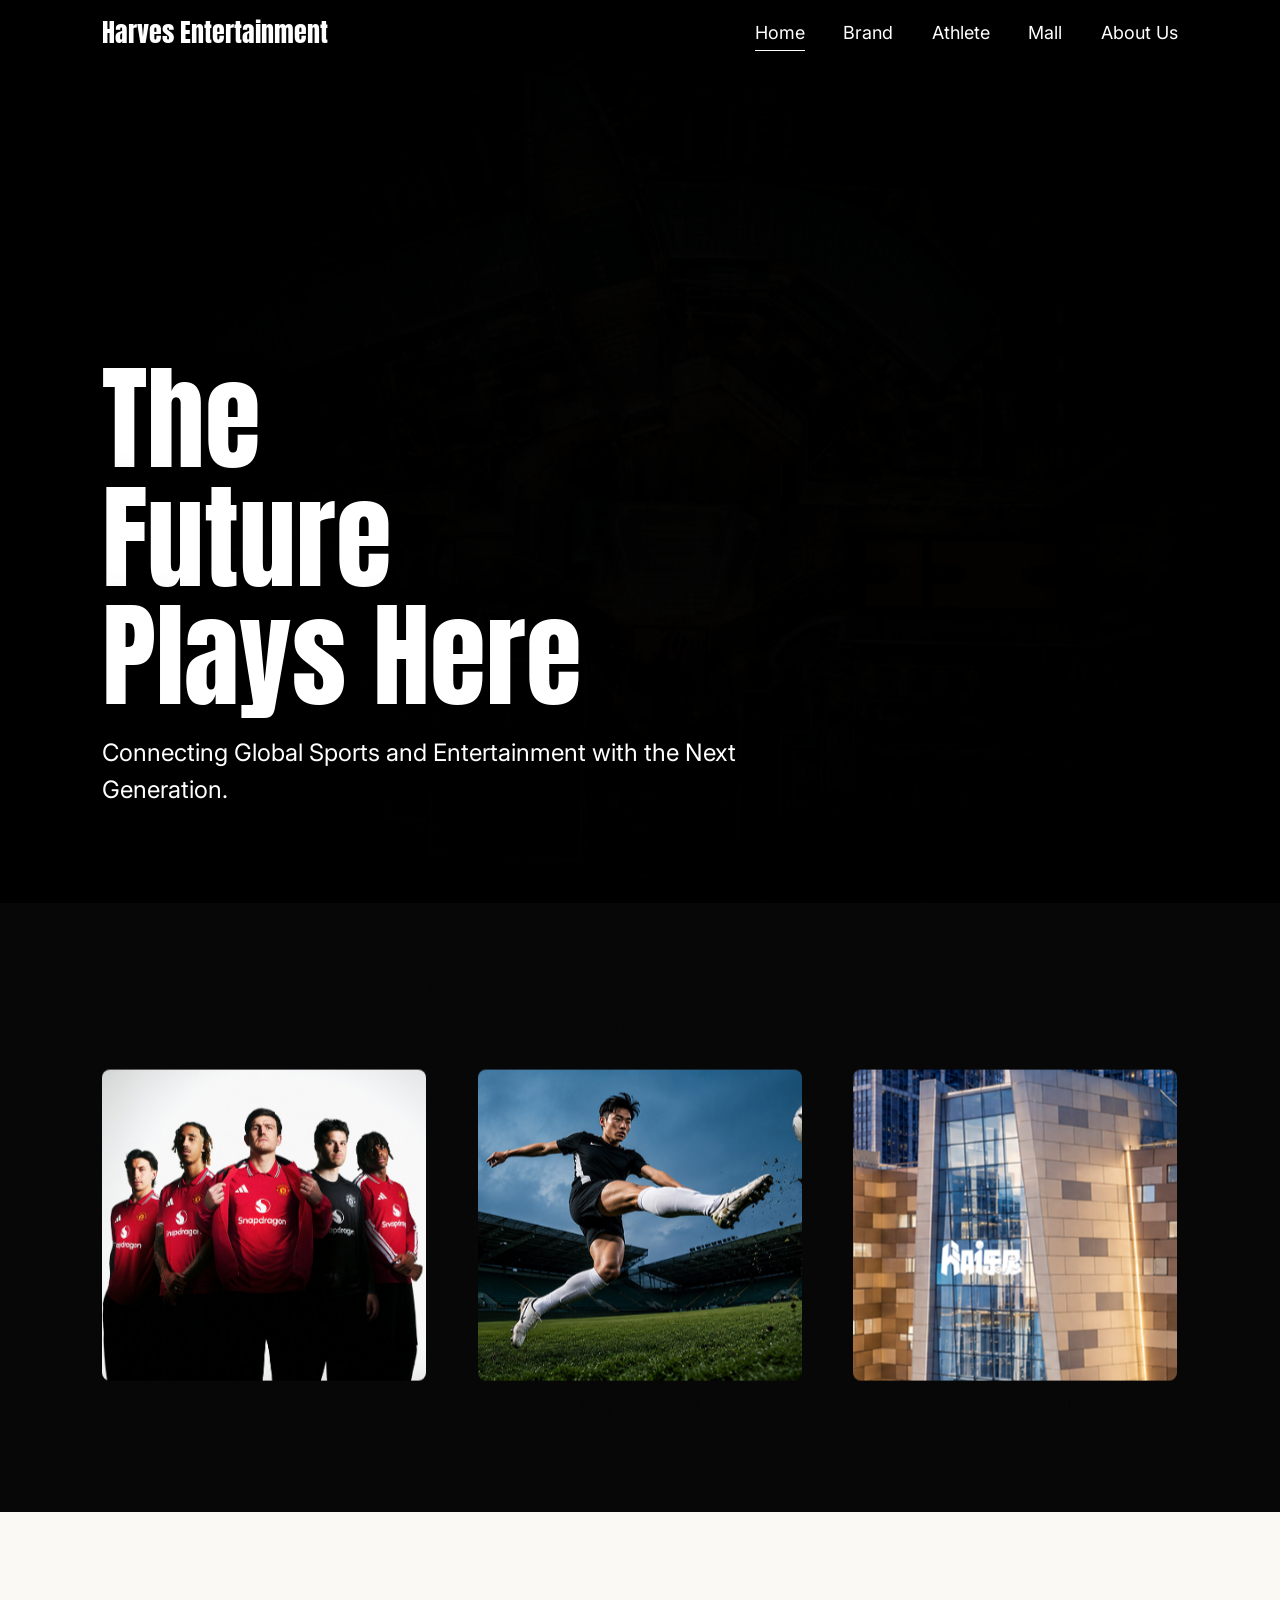
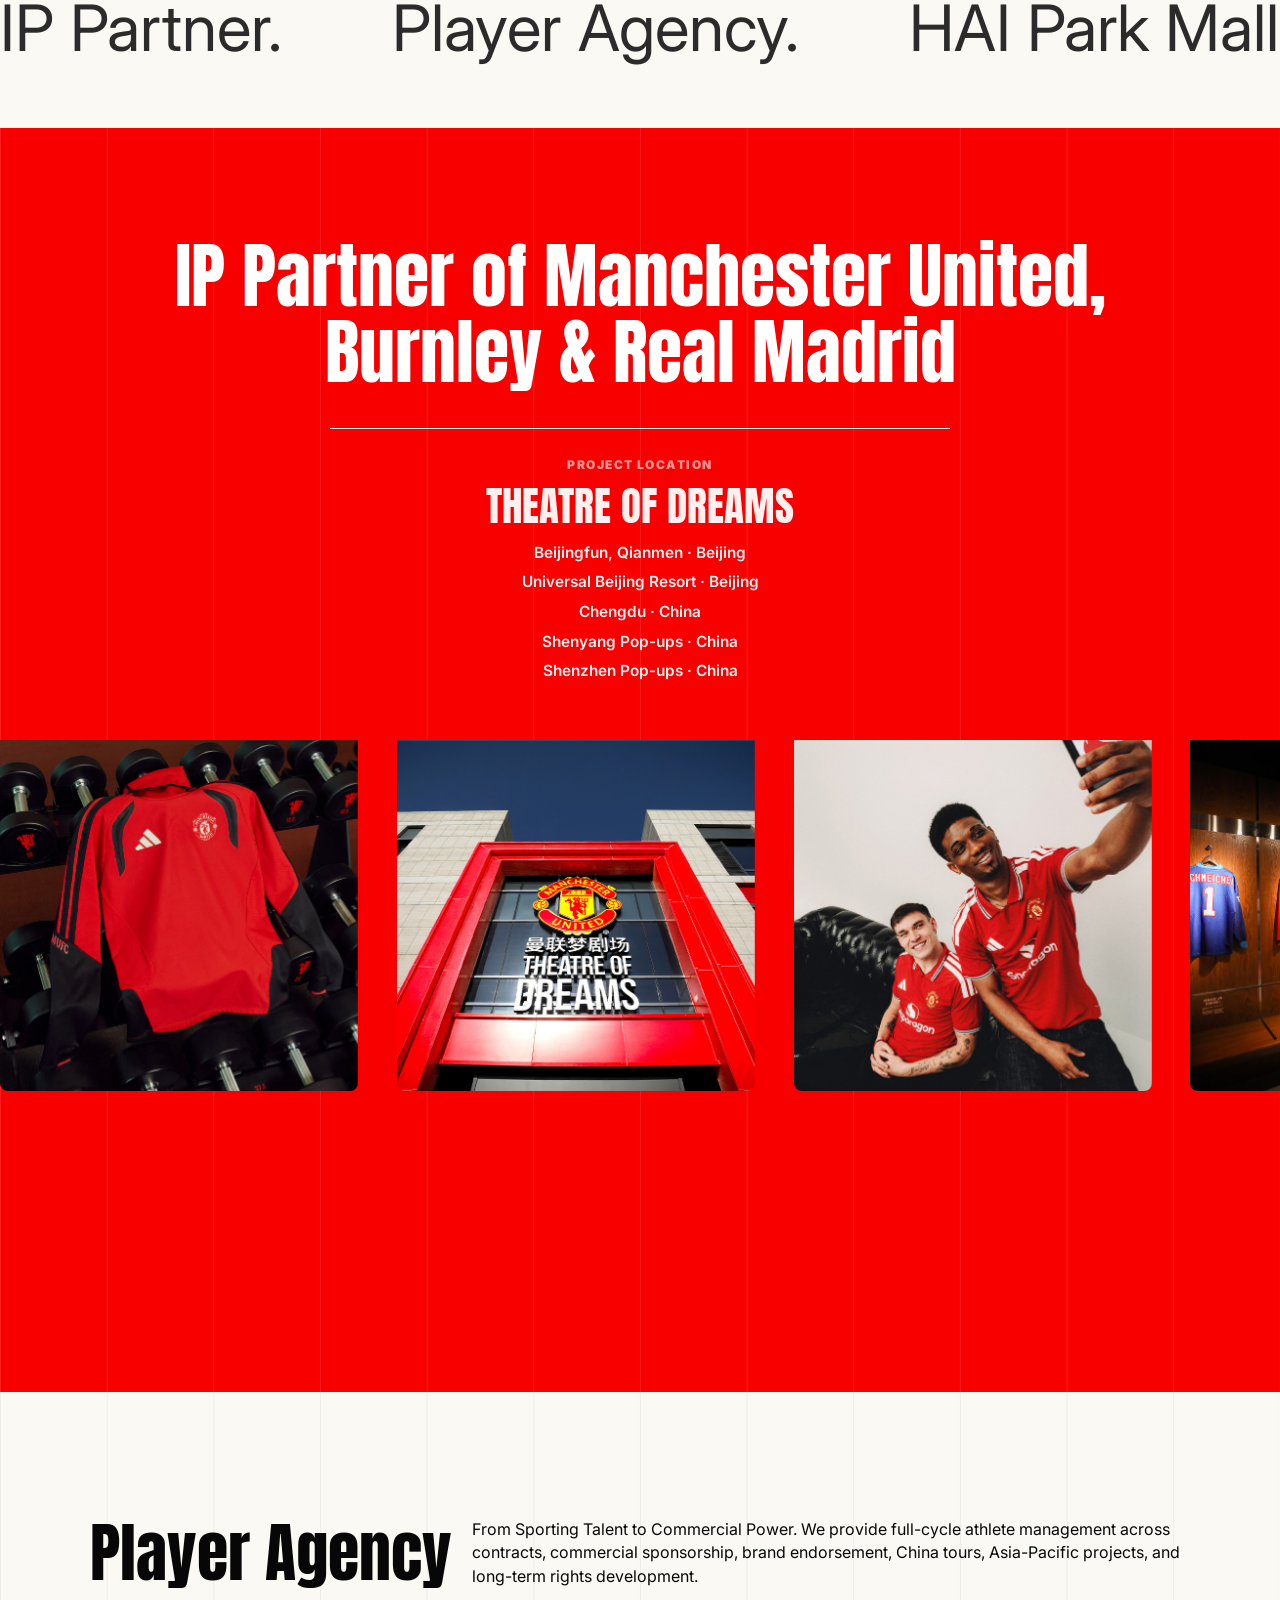
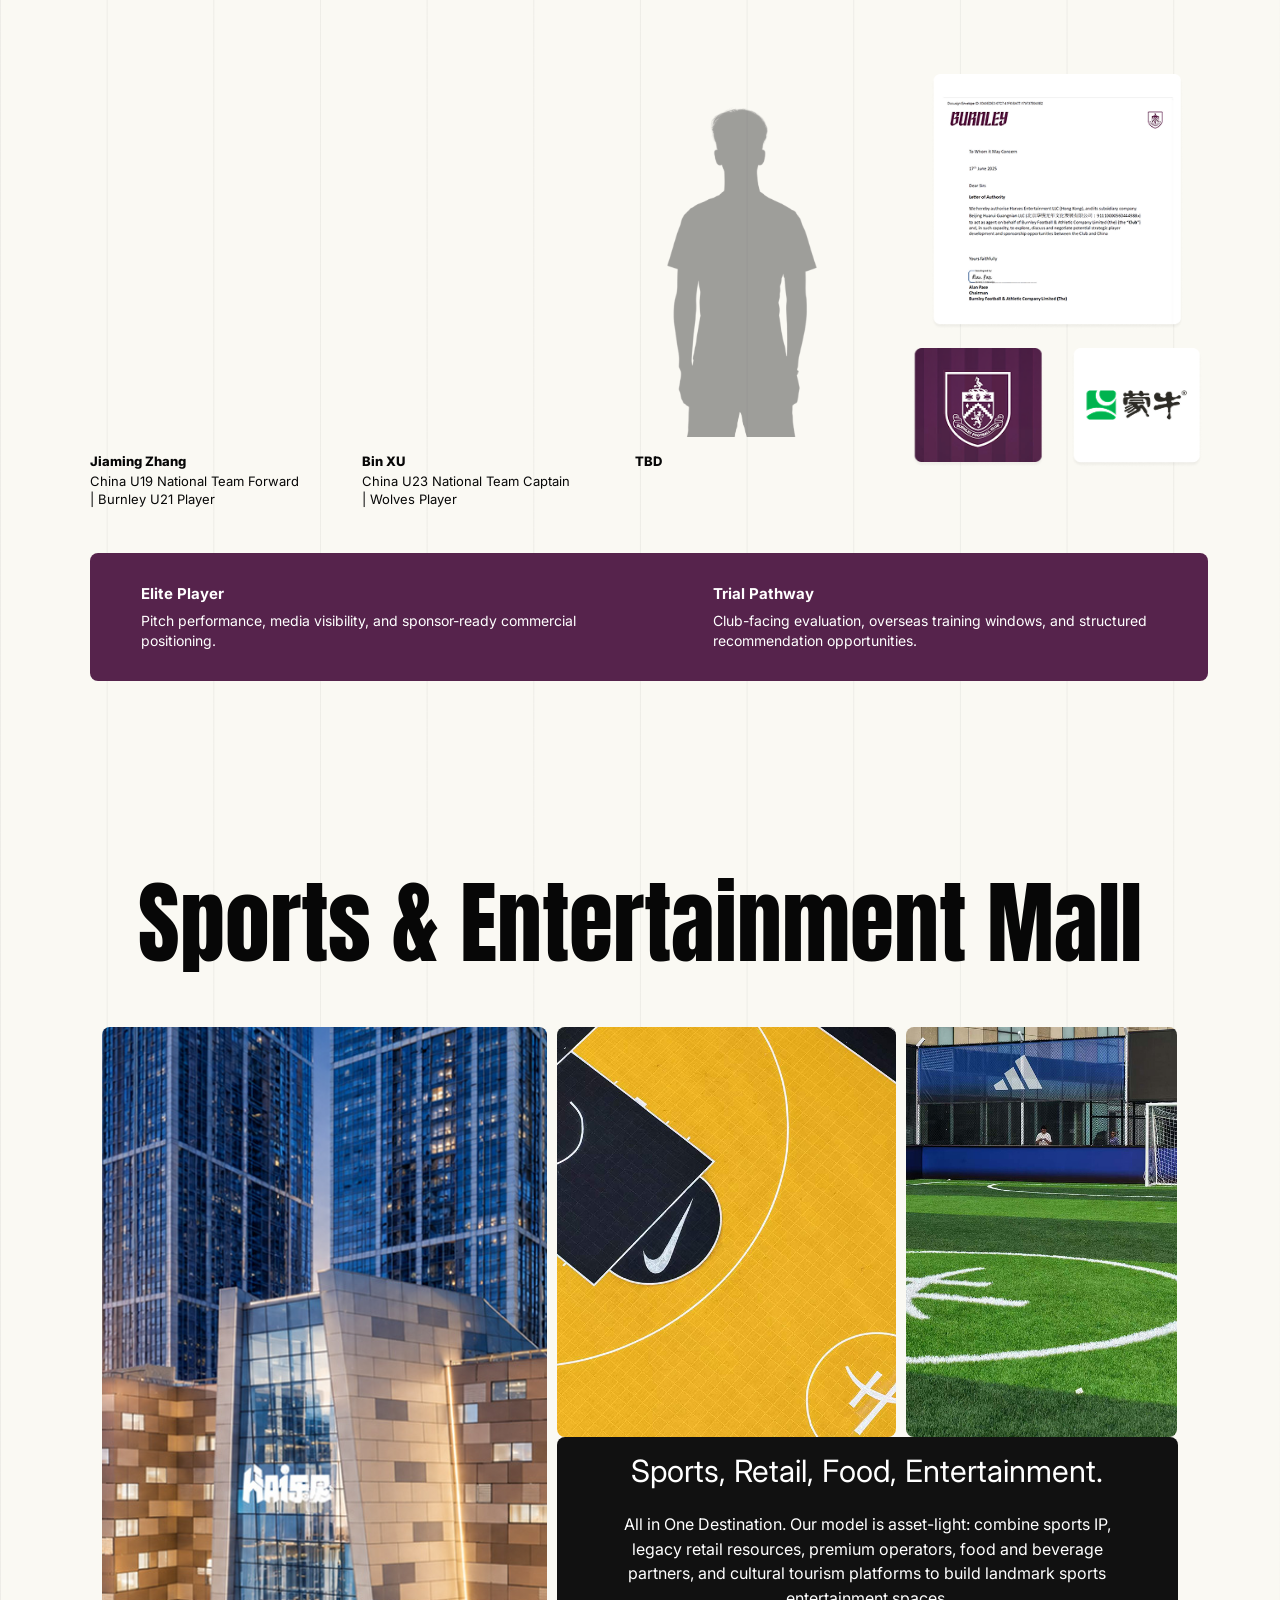
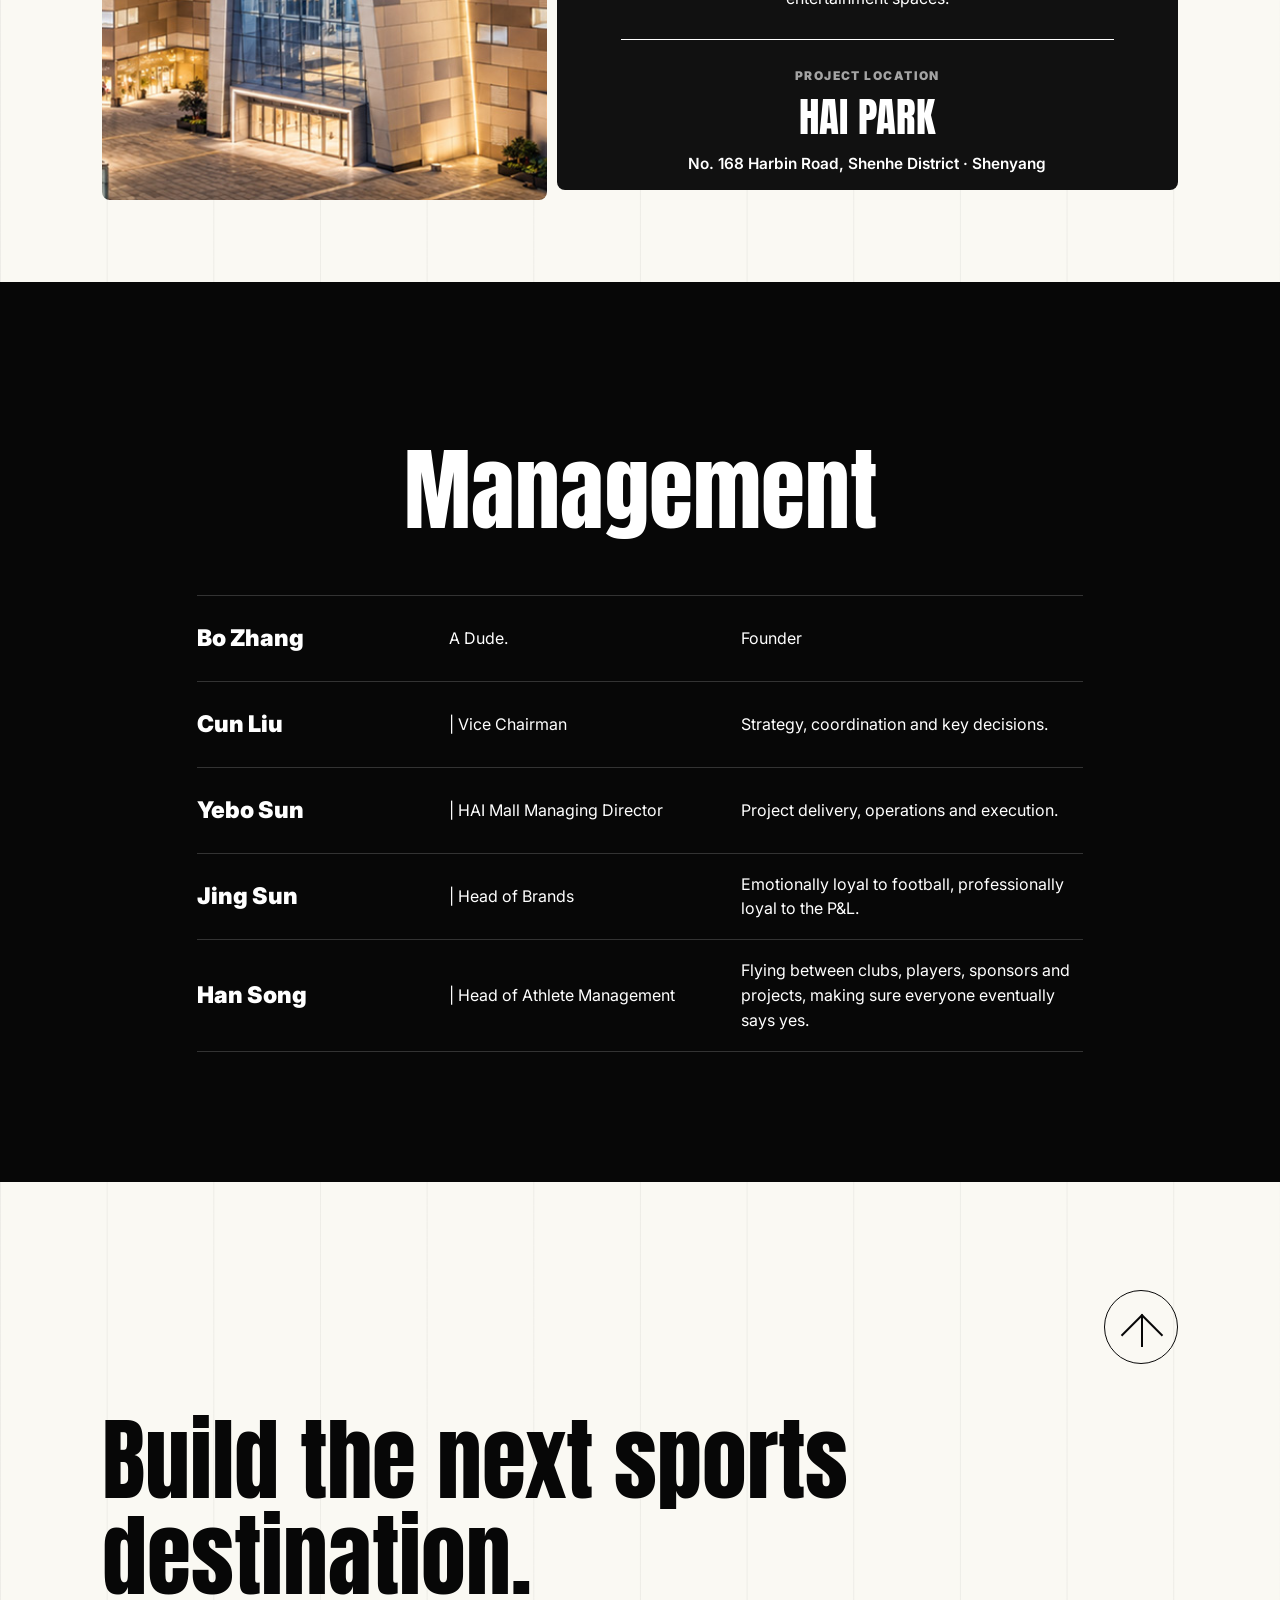
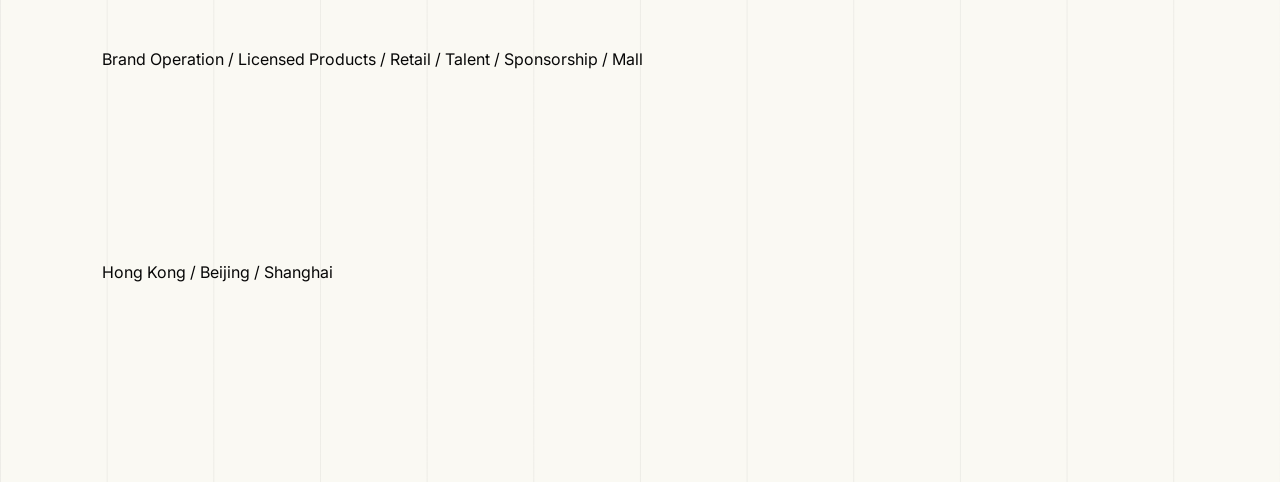
==== commit 6bff4dd2: "Add files via upload" ====
--- a/index.html
+++ b/index.html
@@ -7,7 +7,7 @@
     <link rel="preconnect" href="https://fonts.googleapis.com" />
     <link rel="preconnect" href="https://fonts.gstatic.com" crossorigin />
     <link href="https://fonts.googleapis.com/css2?family=Anton&family=Inter:wght@300;400;600;800;900&display=swap" rel="stylesheet" />
-    <link rel="stylesheet" href="./styles.css?v=20260713-brand-stable" />
+    <link rel="stylesheet" href="./styles.css?v=20260715-shenyang-popups" />
   </head>
   <body>
     <div class="progress" aria-hidden="true"><span></span></div>
@@ -84,7 +84,7 @@
                 <li>Beijingfun, Qianmen &middot; Beijing</li>
                 <li>Universal Beijing Resort &middot; Beijing</li>
                 <li>Chengdu &middot; China</li>
-                <li>Shenyang &middot; China</li>
+                <li>Shenyang Pop-ups &middot; China</li>
                 <li>Shenzhen Pop-ups &middot; China</li>
               </ul>
             </div>
@@ -211,6 +211,6 @@
       </footer>
     </main>
 
-    <script src="./script.js?v=20260713-brand-stable"></script>
+    <script src="./script.js?v=20260715-shenyang-popups"></script>
   </body>
 </html>
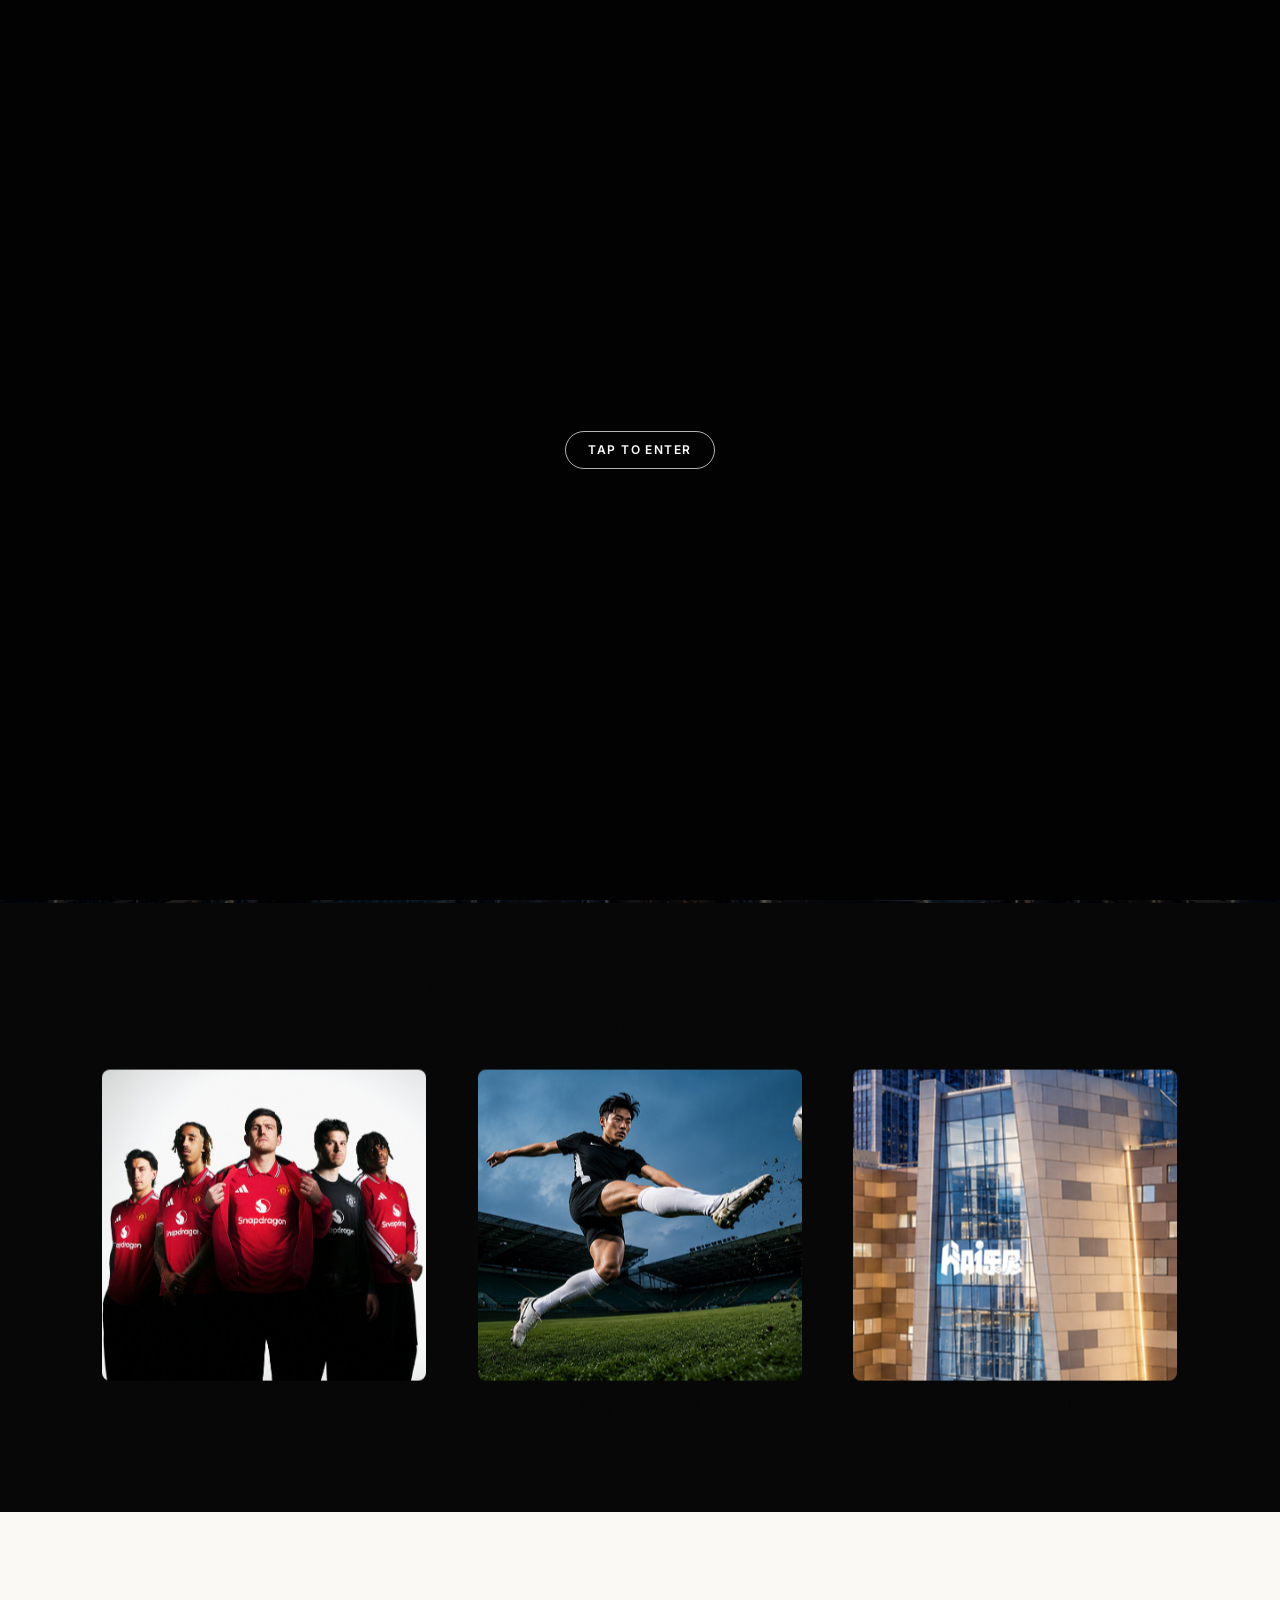
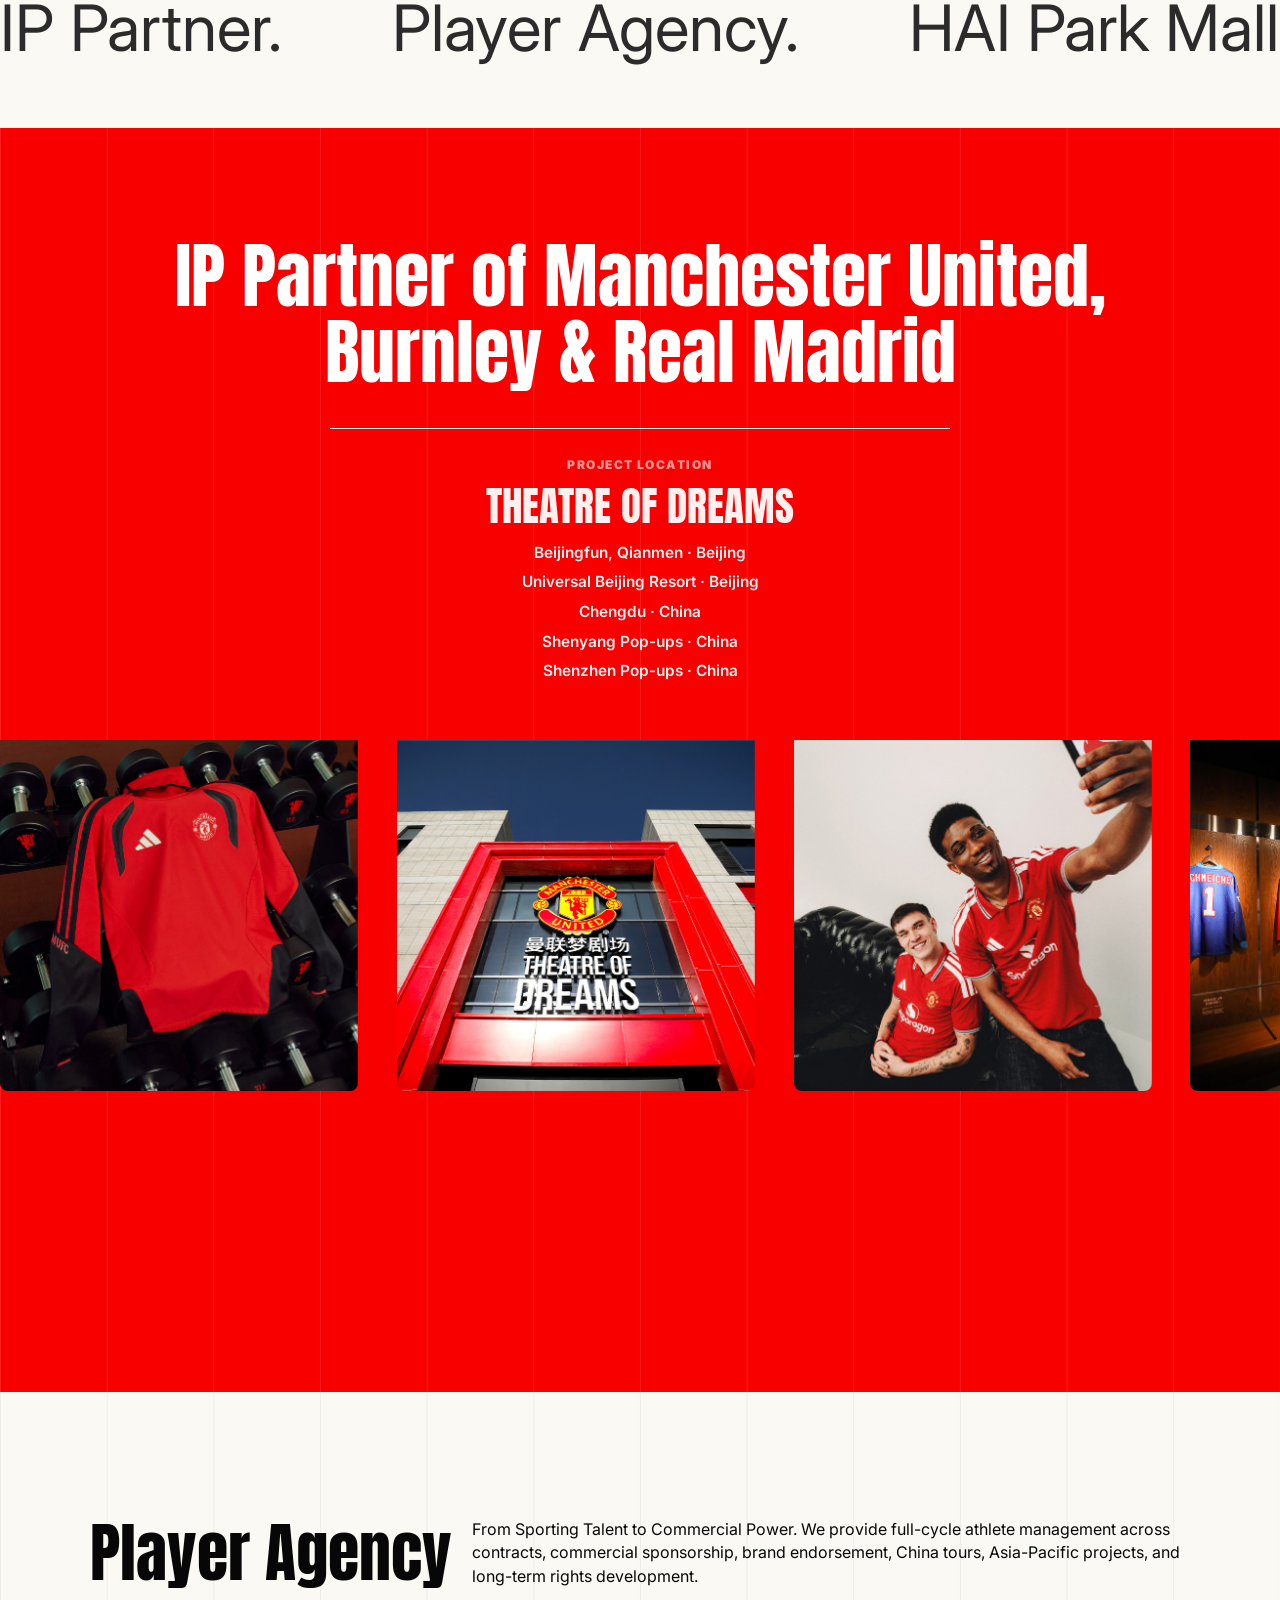
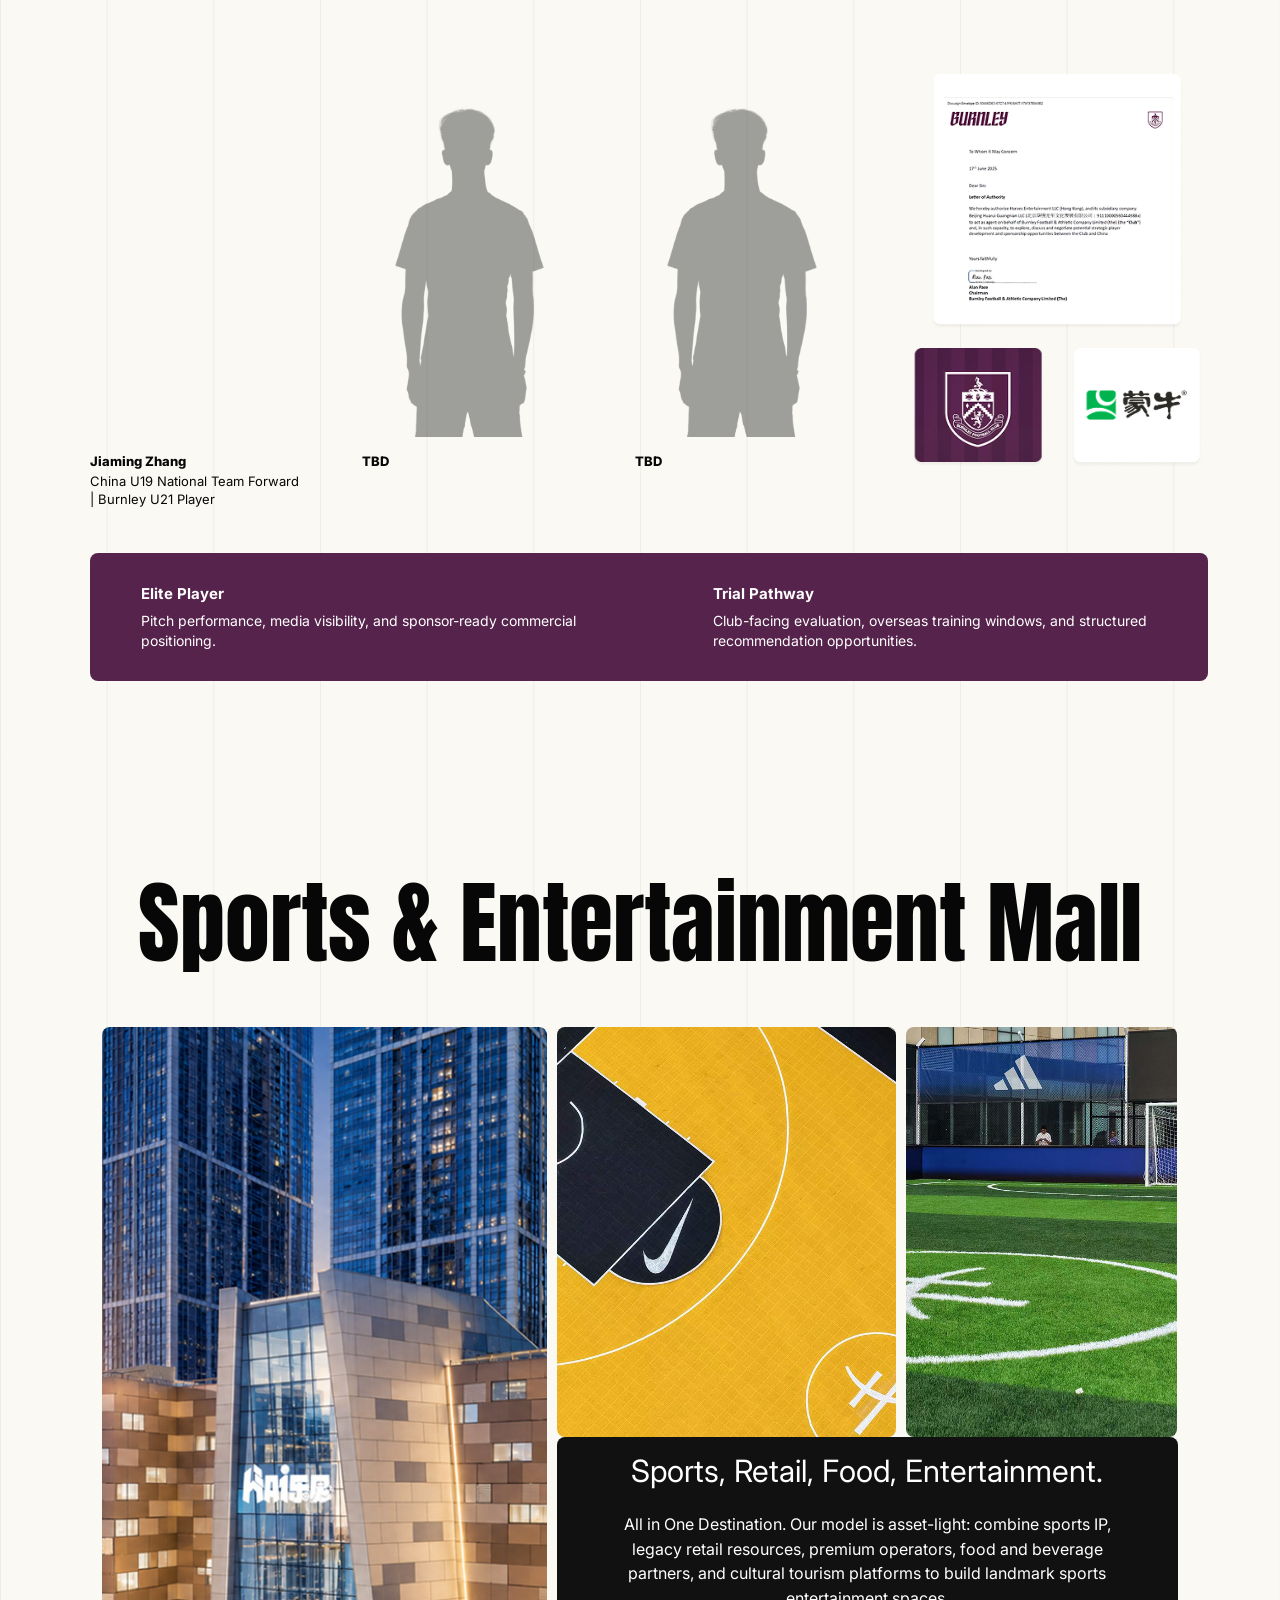
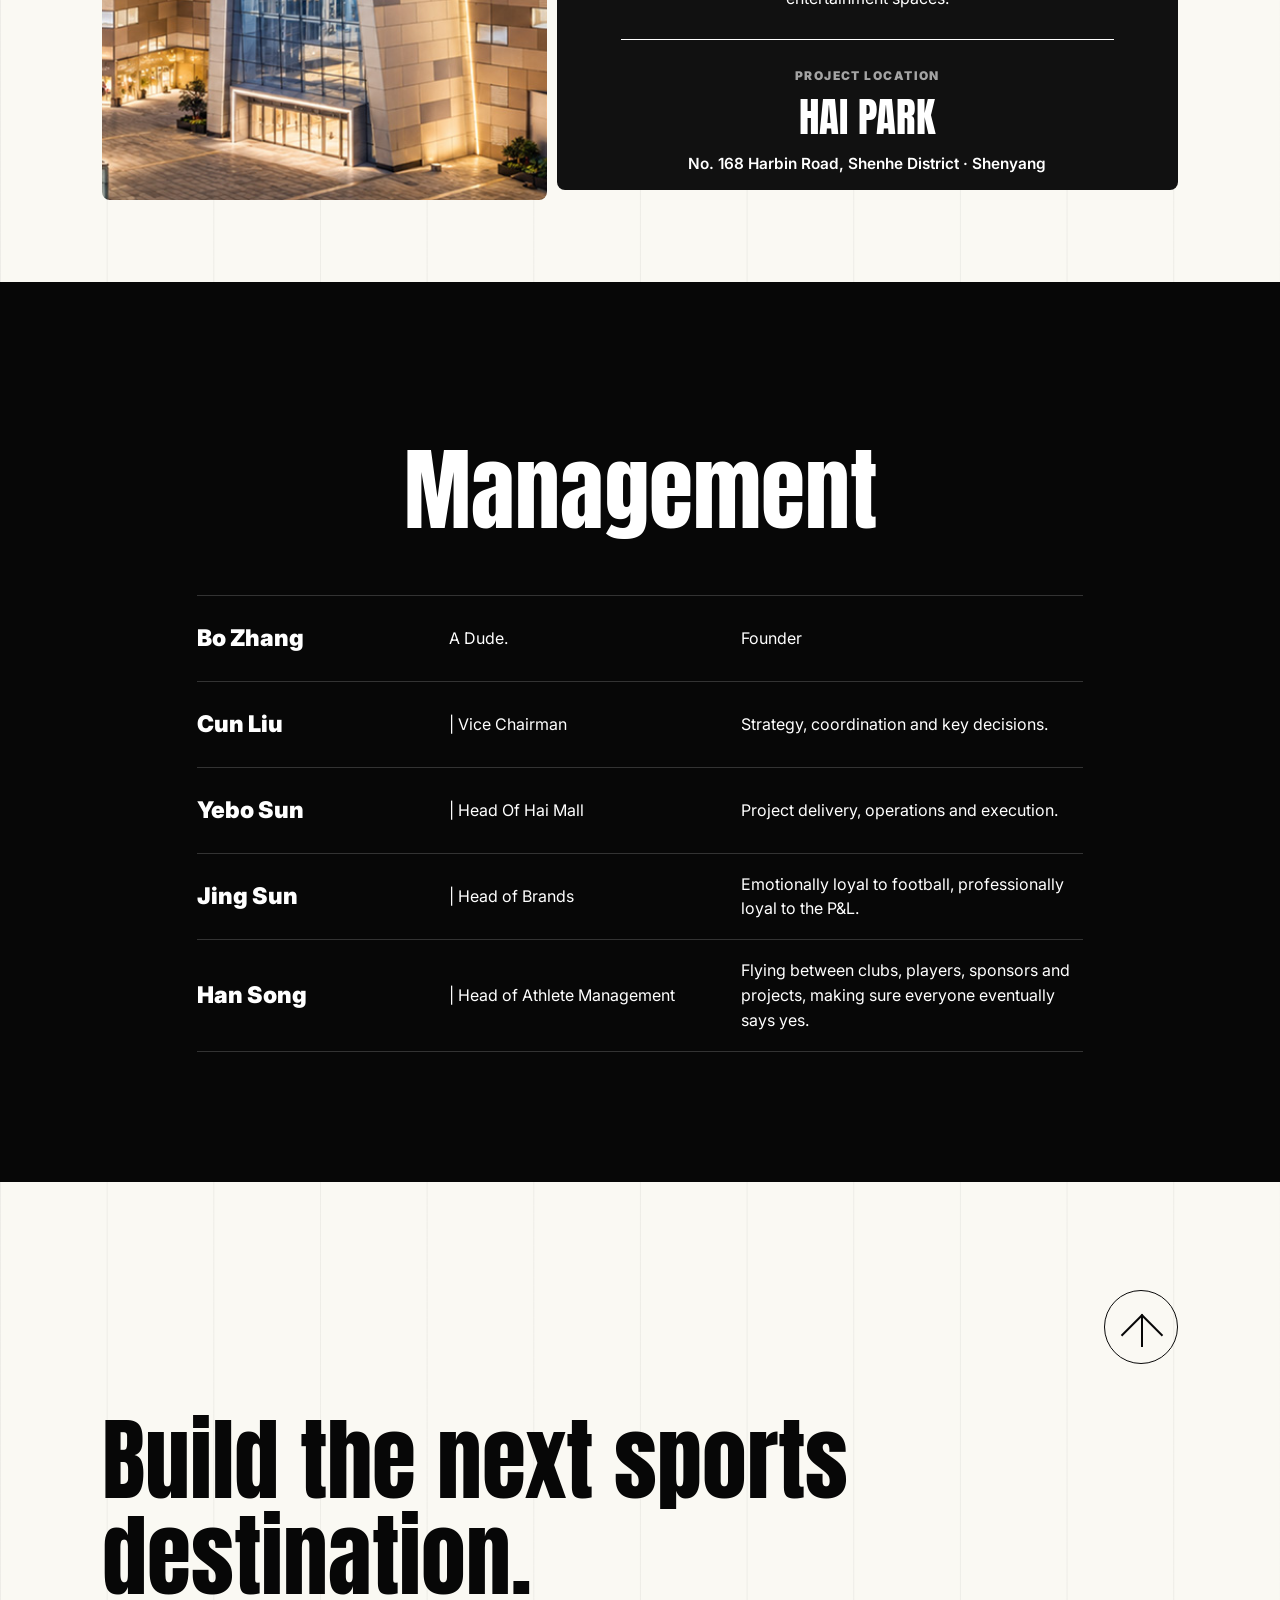
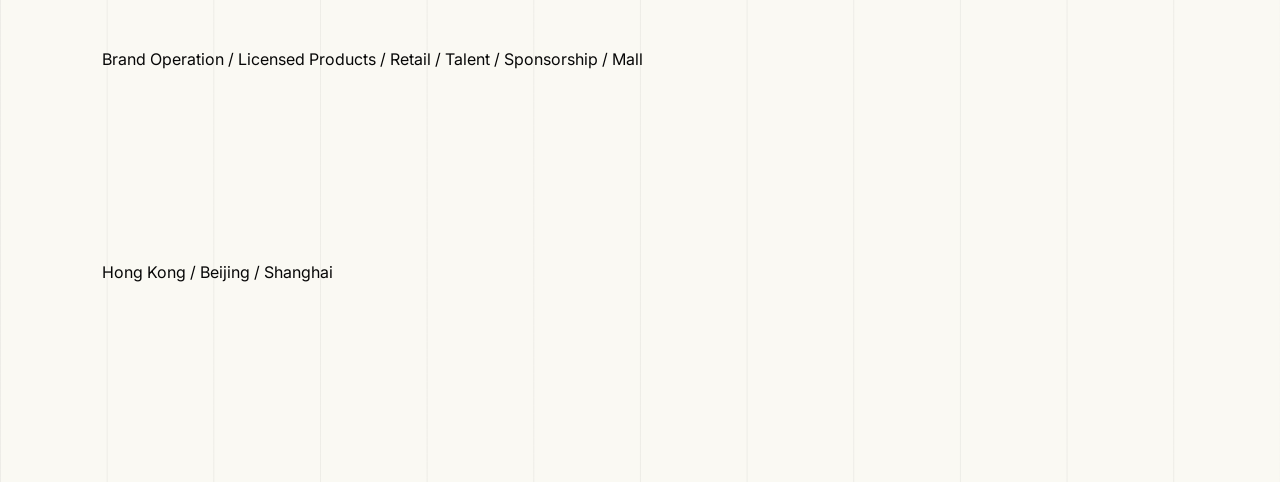
==== commit 2975bfa6: "Add files via upload" ====
--- a/index.html
+++ b/index.html
@@ -7,9 +7,13 @@
     <link rel="preconnect" href="https://fonts.googleapis.com" />
     <link rel="preconnect" href="https://fonts.gstatic.com" crossorigin />
     <link href="https://fonts.googleapis.com/css2?family=Anton&family=Inter:wght@300;400;600;800;900&display=swap" rel="stylesheet" />
-    <link rel="stylesheet" href="./styles.css?v=20260715-shenyang-popups" />
+    <link rel="stylesheet" href="./styles.css?v=20260727-home-return" />
   </head>
-  <body>
+  <body class="is-loading">
+    <div class="site-loader" role="status" aria-live="polite" aria-label="Loading">
+      <span class="site-loader-ring" aria-hidden="true"></span>
+      <button class="site-loader-action" type="button">Tap to enter</button>
+    </div>
     <div class="progress" aria-hidden="true"><span></span></div>
     <header class="site-header" data-header>
       <a class="brand-mark" href="#home">Harves Entertainment</a>
@@ -29,9 +33,7 @@
     <main>
       <section class="block hero-block is-dark" id="home">
         <div class="hero-video-stage" aria-hidden="true">
-          <video class="hero-video hero-video-intro" src="./assets/hero-intro.mp4" muted playsinline preload="auto"></video>
-          <video class="hero-video hero-video-loop" src="./assets/hero-loop.mp4" muted playsinline preload="auto" loop></video>
-          <video class="hero-video hero-video-scroll" src="./assets/hero-scroll.mp4" muted playsinline preload="auto"></video>
+          <video class="hero-video hero-video-main" src="./assets/hero-combined.mp4" poster="./assets/hero.png" autoplay muted playsinline webkit-playsinline x5-playsinline x5-video-player-type="h5-page" preload="auto"></video>
           <img class="hero-image" src="./assets/hero.png" alt="" />
         </div>
         <div class="hero-overlay"></div>
@@ -134,9 +136,9 @@
               <video class="player-video" src="./assets/player-zhangjiaming.mp4?v=20260707b" muted playsinline preload="auto"></video>
               <figcaption>Jiaming Zhang <span>China U19 National Team Forward | Burnley U21 Player</span></figcaption>
             </figure>
-            <figure>
-              <video class="player-video" src="./assets/player-xubin.mp4?v=20260707b" muted playsinline preload="auto"></video>
-              <figcaption>Bin XU <span>China U23 National Team Captain | Wolves Player</span></figcaption>
+            <figure class="is-placeholder">
+              <img src="./assets/ted.png" alt="Future player placeholder" />
+              <figcaption>TBD</figcaption>
             </figure>
             <figure class="is-placeholder">
               <img src="./assets/ted.png" alt="Future player placeholder" />
@@ -194,7 +196,7 @@
           <div class="people-list">
             <article class="reveal"><strong>Bo Zhang</strong><span>A Dude.</span><p>Founder</p></article>
             <article class="reveal"><strong>Cun Liu</strong><span>| Vice Chairman</span><p>Strategy, coordination and key decisions.</p></article>
-            <article class="reveal"><strong>Yebo Sun</strong><span>| HAI Mall Managing Director</span><p>Project delivery, operations and execution.</p></article>
+            <article class="reveal"><strong>Yebo Sun</strong><span>| Head Of Hai Mall</span><p>Project delivery, operations and execution.</p></article>
             <article class="reveal"><strong>Jing Sun</strong><span>| Head of Brands</span><p>Emotionally loyal to football, professionally loyal to the P&amp;L.</p></article>
             <article class="reveal"><strong>Han Song</strong><span>| Head of Athlete Management</span><p>Flying between clubs, players, sponsors and projects, making sure everyone eventually says yes.</p></article>
           </div>
@@ -211,6 +213,6 @@
       </footer>
     </main>
 
-    <script src="./script.js?v=20260715-shenyang-popups"></script>
+    <script src="./script.js?v=20260727-home-return"></script>
   </body>
 </html>
--- a/styles.css
+++ b/styles.css
@@ -24,6 +24,71 @@
   background: var(--cream);
   font-family: "Inter", Arial, sans-serif;
   overflow-x: hidden;
+  -webkit-user-select: none;
+  user-select: none;
+}
+
+body.is-loading {
+  height: 100svh;
+  overflow: hidden;
+}
+
+.site-loader {
+  position: fixed;
+  inset: 0;
+  z-index: 999;
+  display: grid;
+  place-items: center;
+  background: #020202;
+  opacity: 1;
+  visibility: visible;
+  transition: opacity 0.45s ease, visibility 0.45s ease;
+}
+
+.site-loader.is-blocked {
+  gap: 16px;
+  align-content: center;
+}
+
+.site-loader.is-blocked .site-loader-ring {
+  display: none;
+}
+
+.site-loader-action {
+  display: none;
+  padding: 12px 22px;
+  border: 1px solid rgba(255, 255, 255, 0.7);
+  border-radius: 999px;
+  color: #fff;
+  background: transparent;
+  font: 600 12px/1 "Inter", Arial, sans-serif;
+  letter-spacing: 0.12em;
+  text-transform: uppercase;
+}
+
+.site-loader.is-blocked .site-loader-action {
+  display: block;
+}
+
+body:not(.is-loading) .site-loader {
+  opacity: 0;
+  visibility: hidden;
+  pointer-events: none;
+}
+
+.site-loader-ring {
+  width: 28px;
+  height: 28px;
+  border: 2px solid rgba(255, 255, 255, 0.22);
+  border-top-color: #fff;
+  border-radius: 50%;
+  animation: siteLoaderSpin 0.75s linear infinite;
+}
+
+@keyframes siteLoaderSpin {
+  to {
+    transform: rotate(360deg);
+  }
 }
 
 body.menu-open {
@@ -215,6 +280,11 @@
   will-change: opacity, filter;
 }
 
+.hero-video-main {
+  opacity: 1;
+  filter: brightness(0.92) contrast(1.05) saturate(0.93);
+}
+
 .hero-video-intro {
   opacity: 1;
   filter: brightness(0.9) contrast(1.04) saturate(0.92);
@@ -227,6 +297,15 @@
 .hero-video-scroll {
   opacity: var(--hero-scroll-video, 0);
   filter: brightness(0.9) contrast(1.06) saturate(0.92);
+}
+
+.hero-block.hero-scroll-playing .hero-video-scroll {
+  opacity: 1;
+}
+
+.hero-block.hero-scroll-playing .hero-video-intro,
+.hero-block.hero-scroll-playing .hero-video-loop {
+  opacity: 0;
 }
 
 .hero-video-stage .hero-image {
@@ -3207,6 +3286,14 @@
   }
 }
 
+@media (max-width: 920px) {
+  .athlete-roster .is-placeholder img {
+    width: 100%;
+    height: auto;
+    object-fit: contain;
+  }
+}
+
 /* Desktop refinements for added project-location modules. */
 @media (min-width: 921px) {
   .brand-heading {
@@ -3315,4 +3402,4 @@
   .brand-heading {
     gap: 38px !important;
   }
-}+}
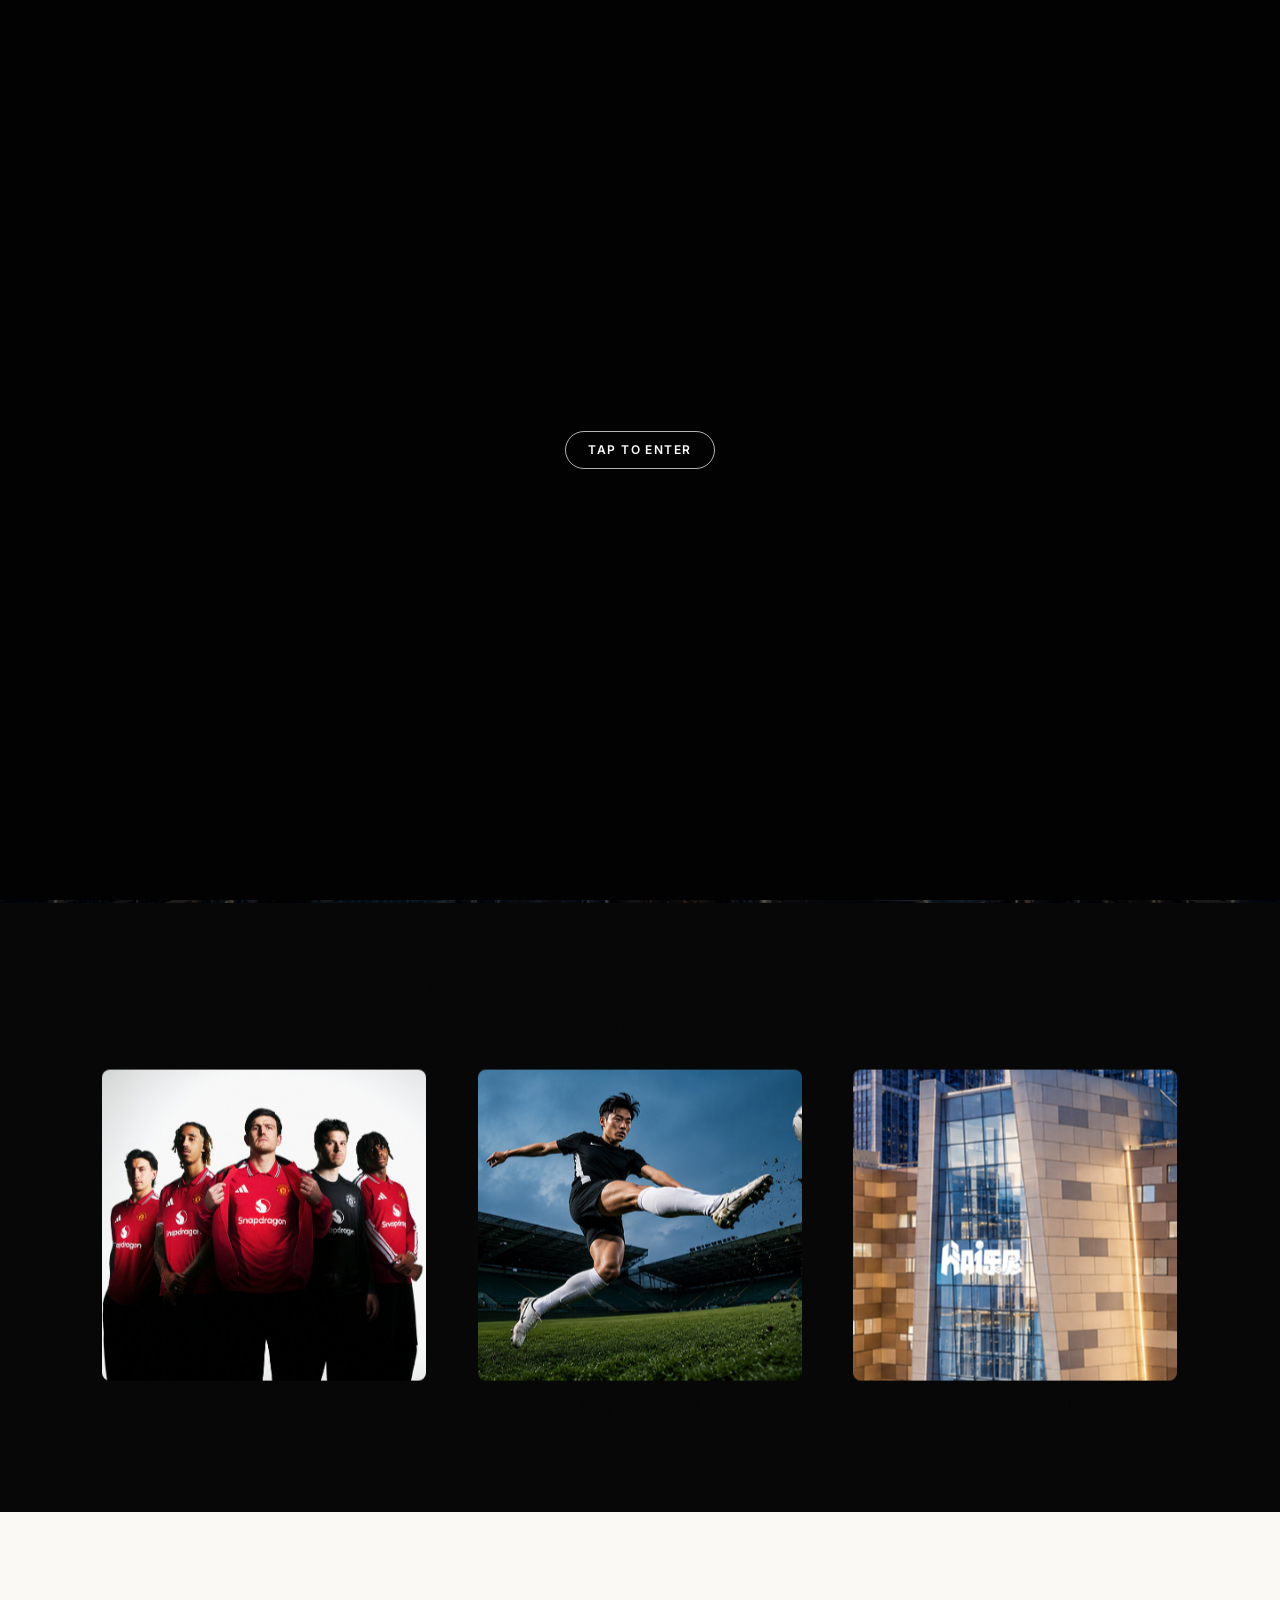
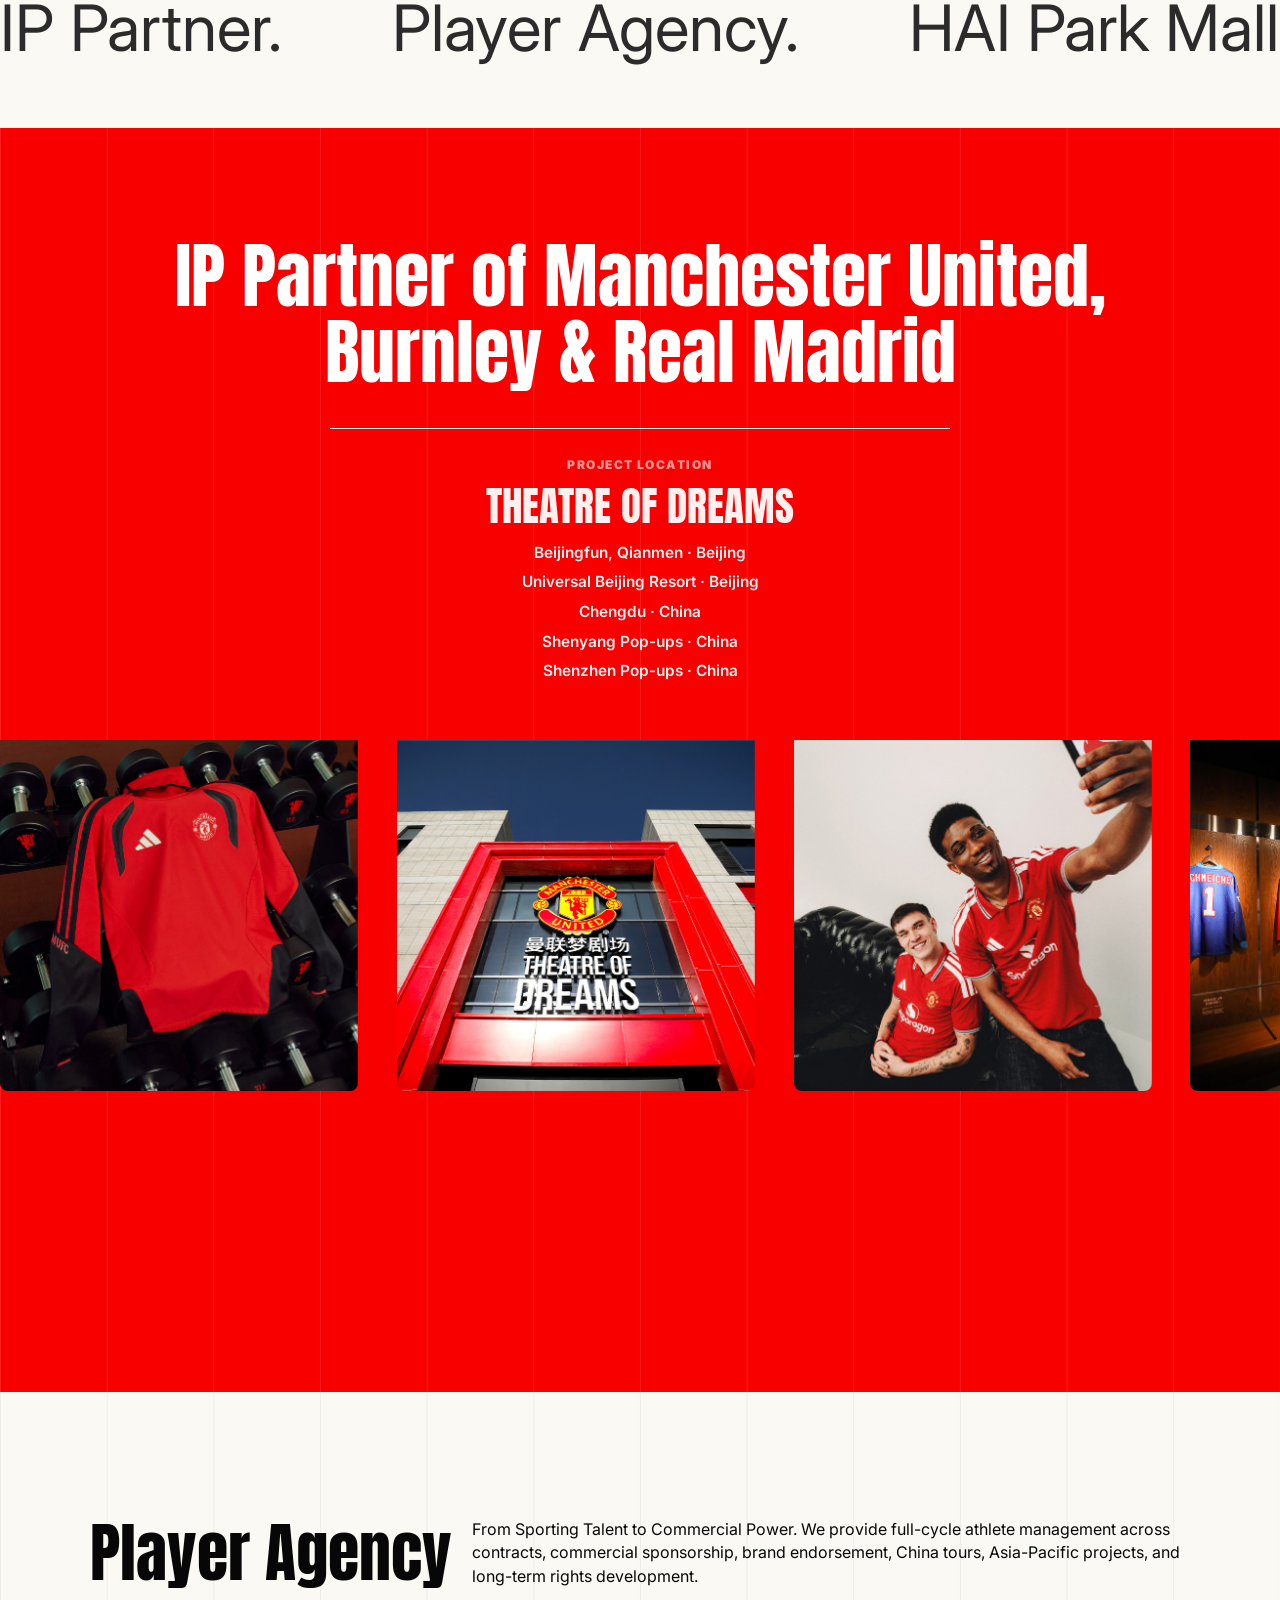
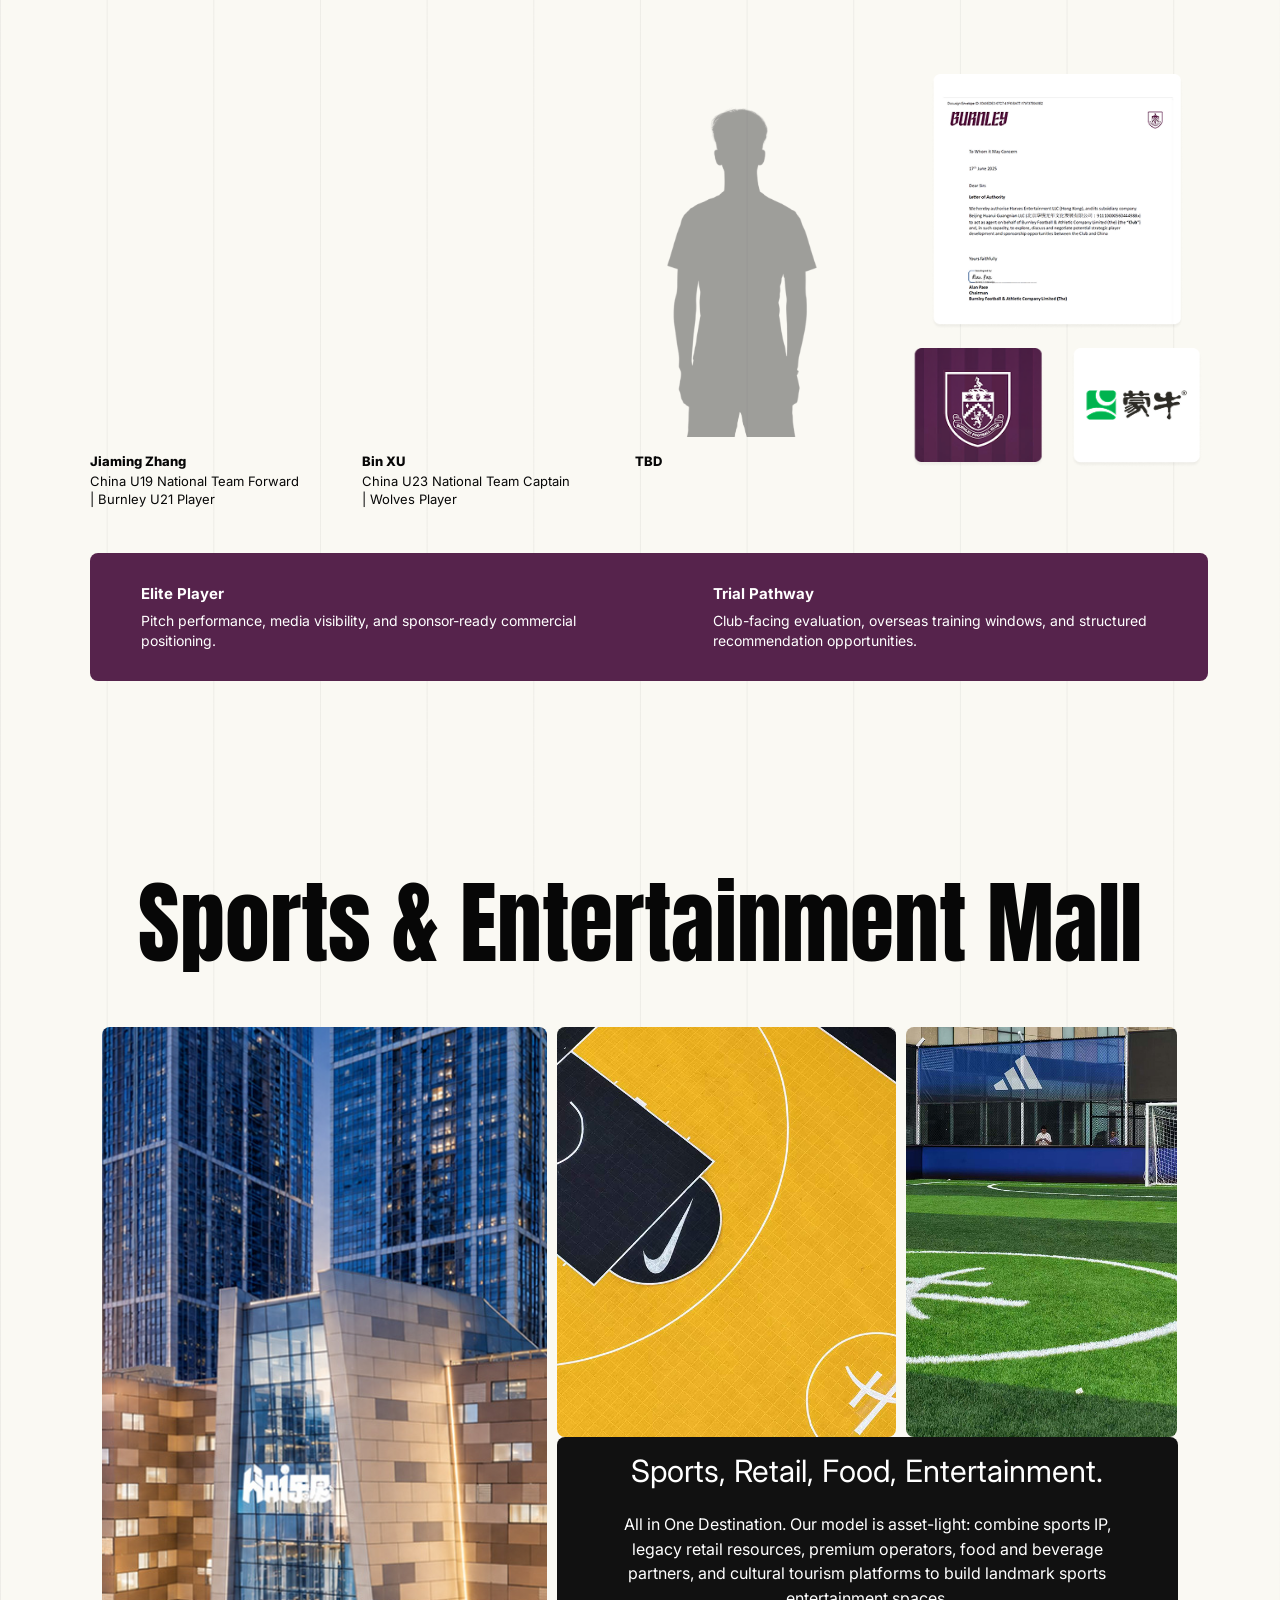
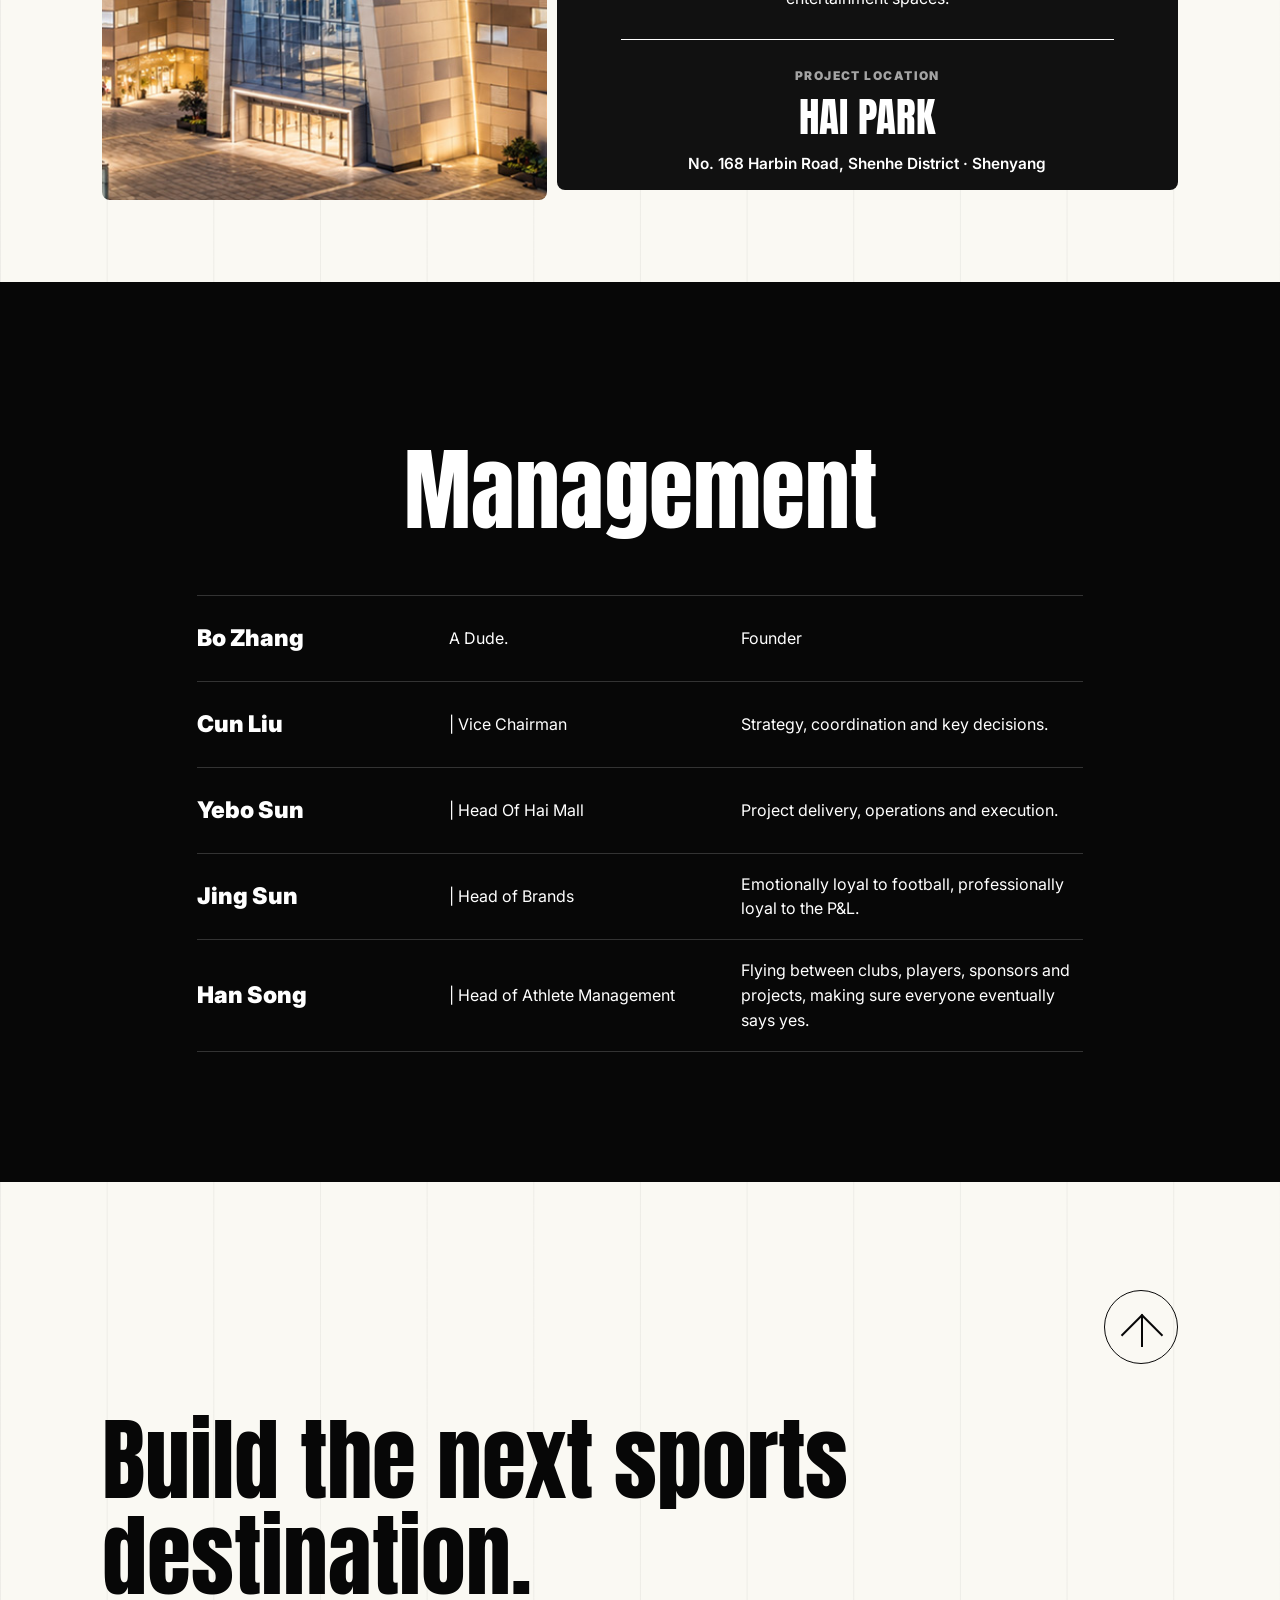
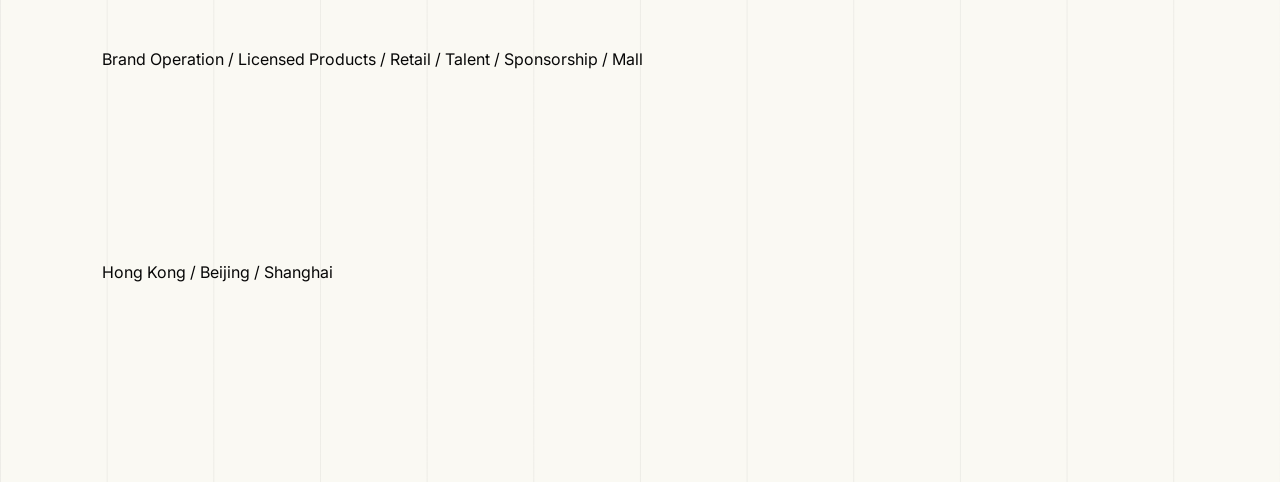
==== commit bffe0681: "Add files via upload" ====
--- a/index.html
+++ b/index.html
@@ -136,9 +136,9 @@
               <video class="player-video" src="./assets/player-zhangjiaming.mp4?v=20260707b" muted playsinline preload="auto"></video>
               <figcaption>Jiaming Zhang <span>China U19 National Team Forward | Burnley U21 Player</span></figcaption>
             </figure>
-            <figure class="is-placeholder">
-              <img src="./assets/ted.png" alt="Future player placeholder" />
-              <figcaption>TBD</figcaption>
+            <figure>
+              <video class="player-video" src="./assets/player-xubin.mp4?v=20260730" muted playsinline preload="auto"></video>
+              <figcaption>Bin XU <span>China U23 National Team Captain | Wolves Player</span></figcaption>
             </figure>
             <figure class="is-placeholder">
               <img src="./assets/ted.png" alt="Future player placeholder" />
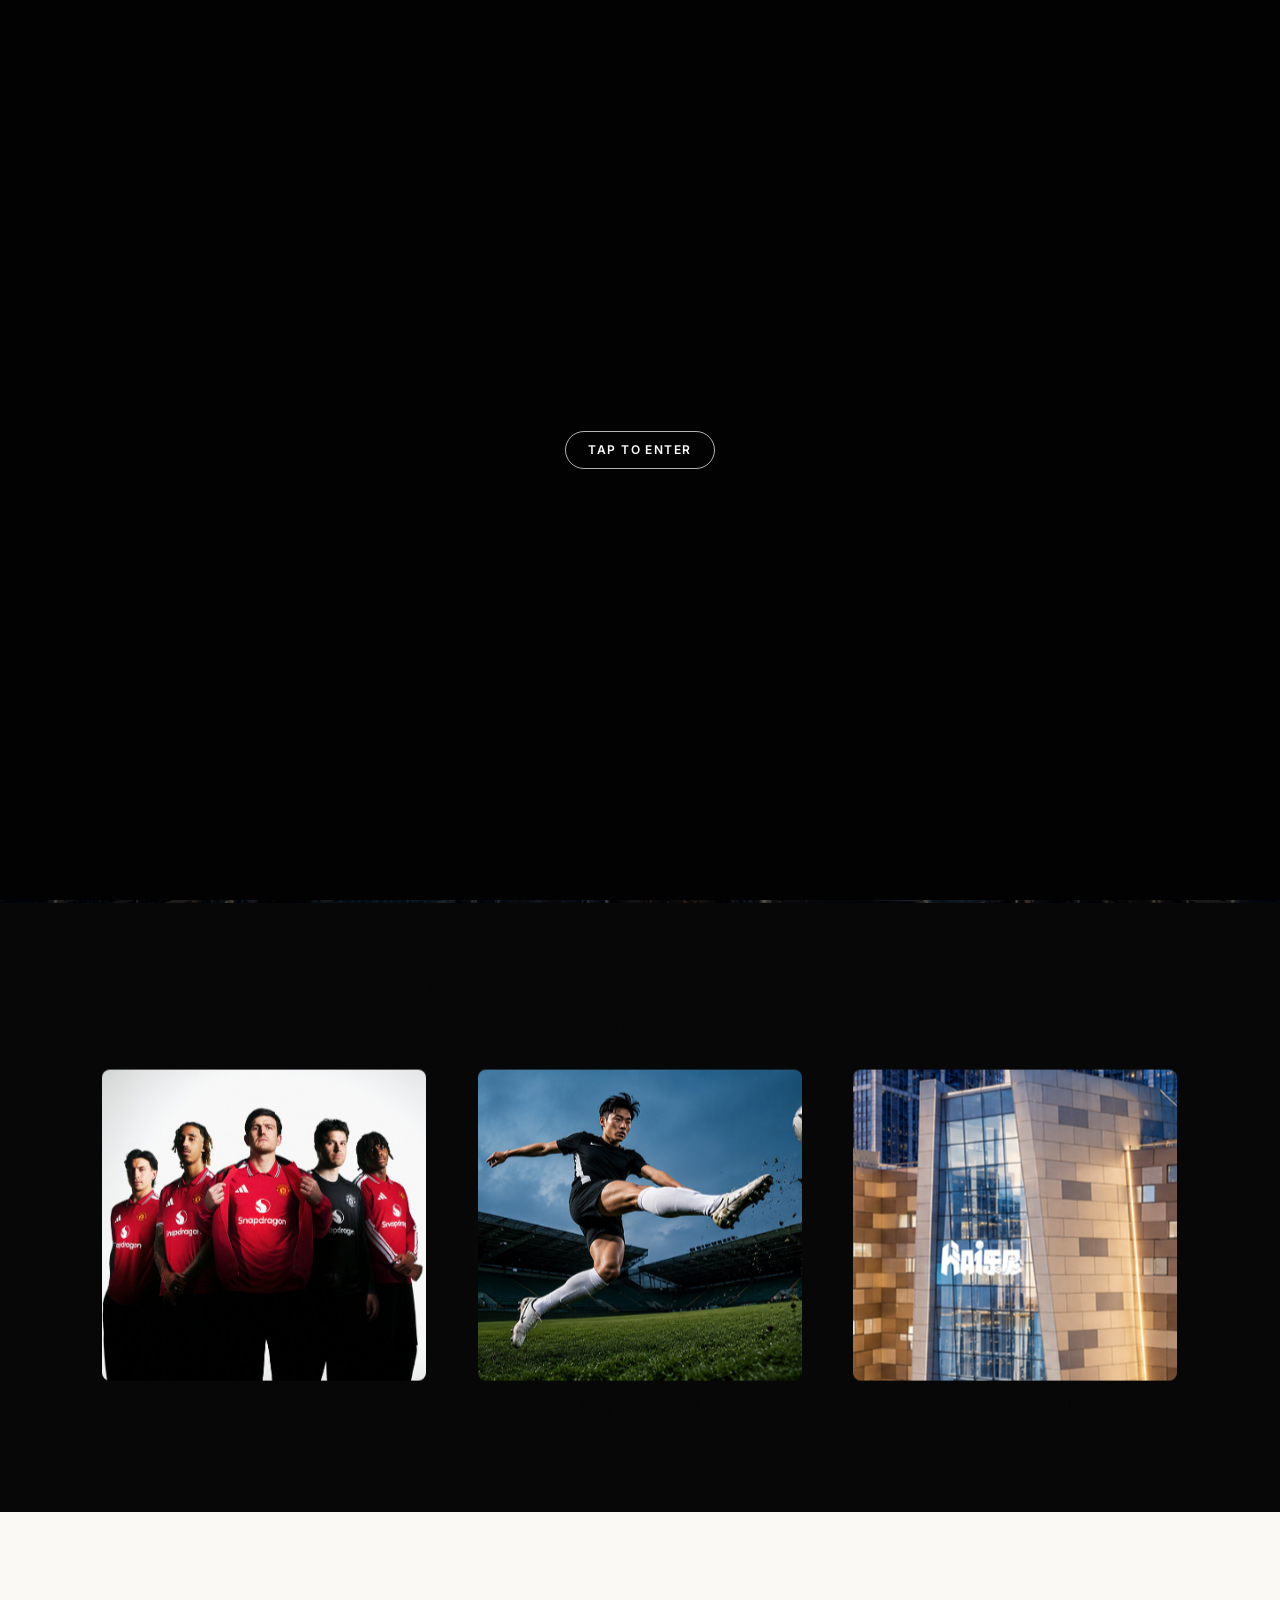
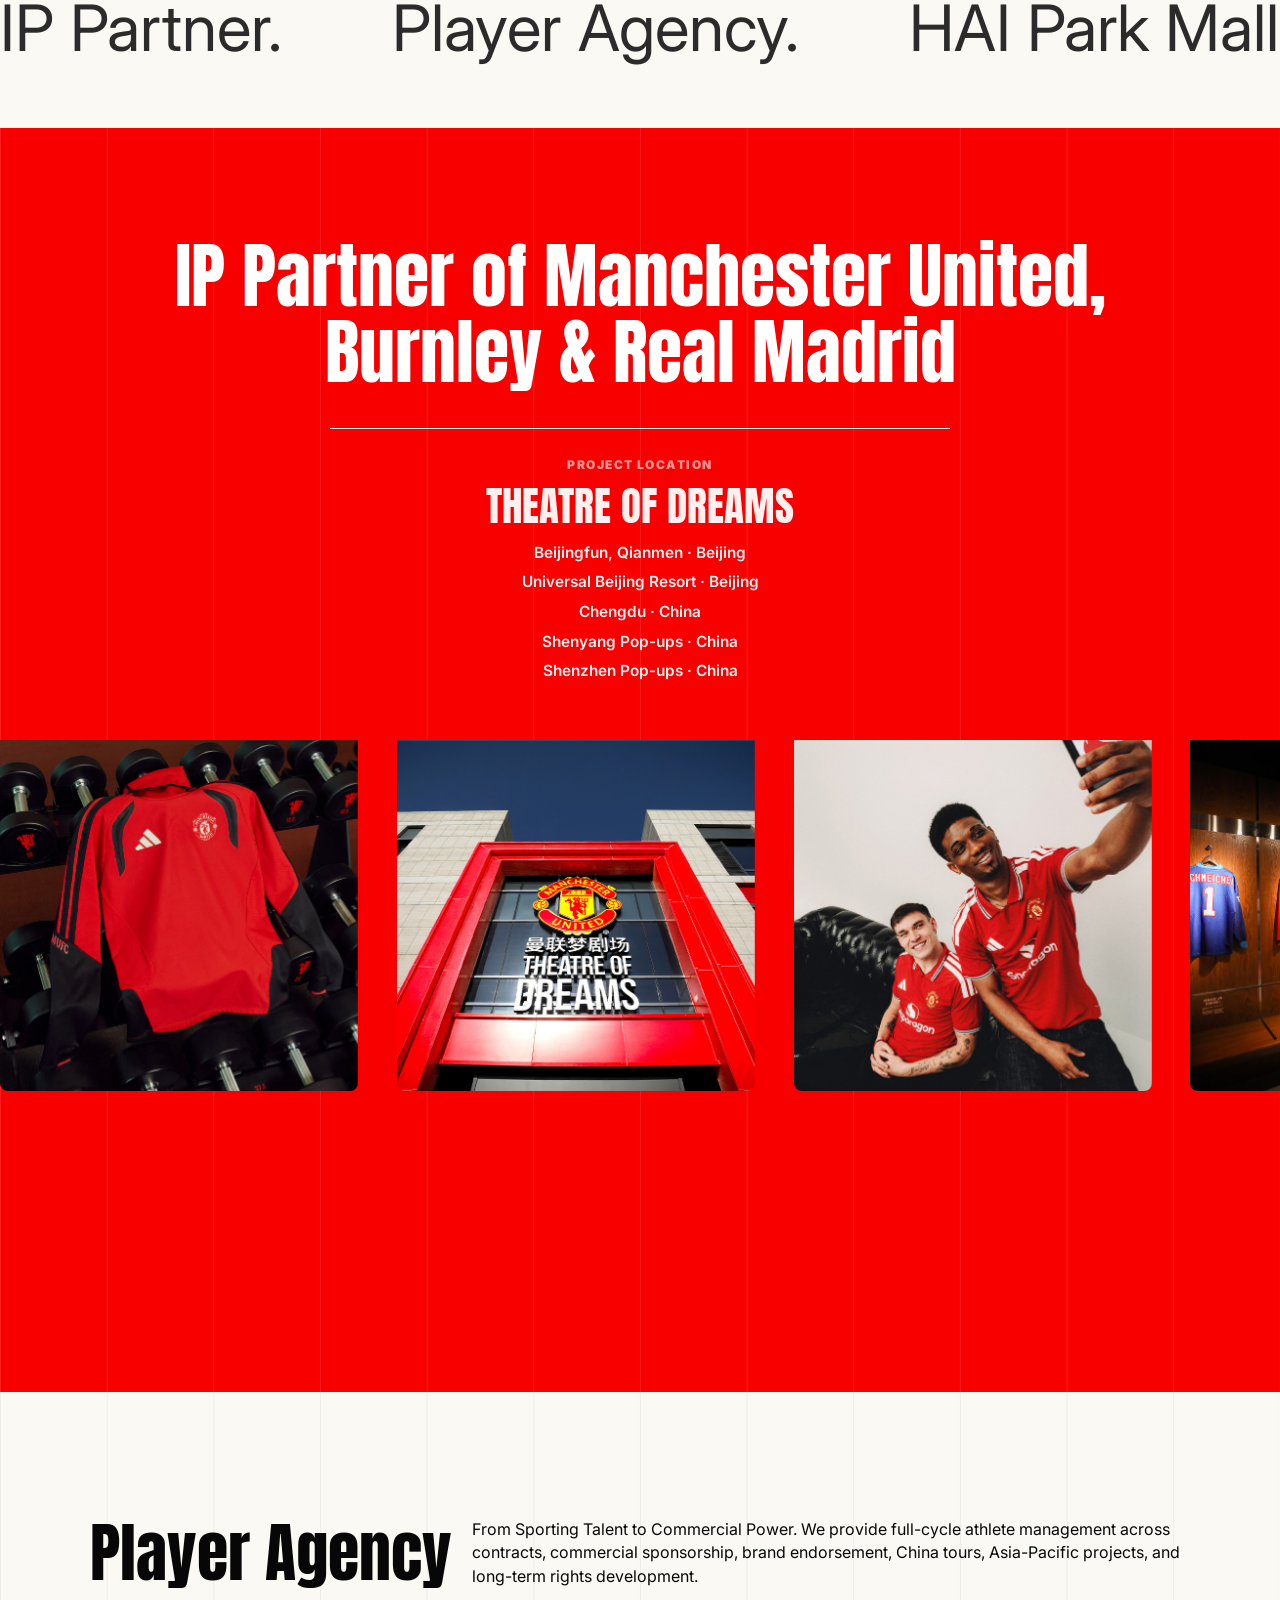
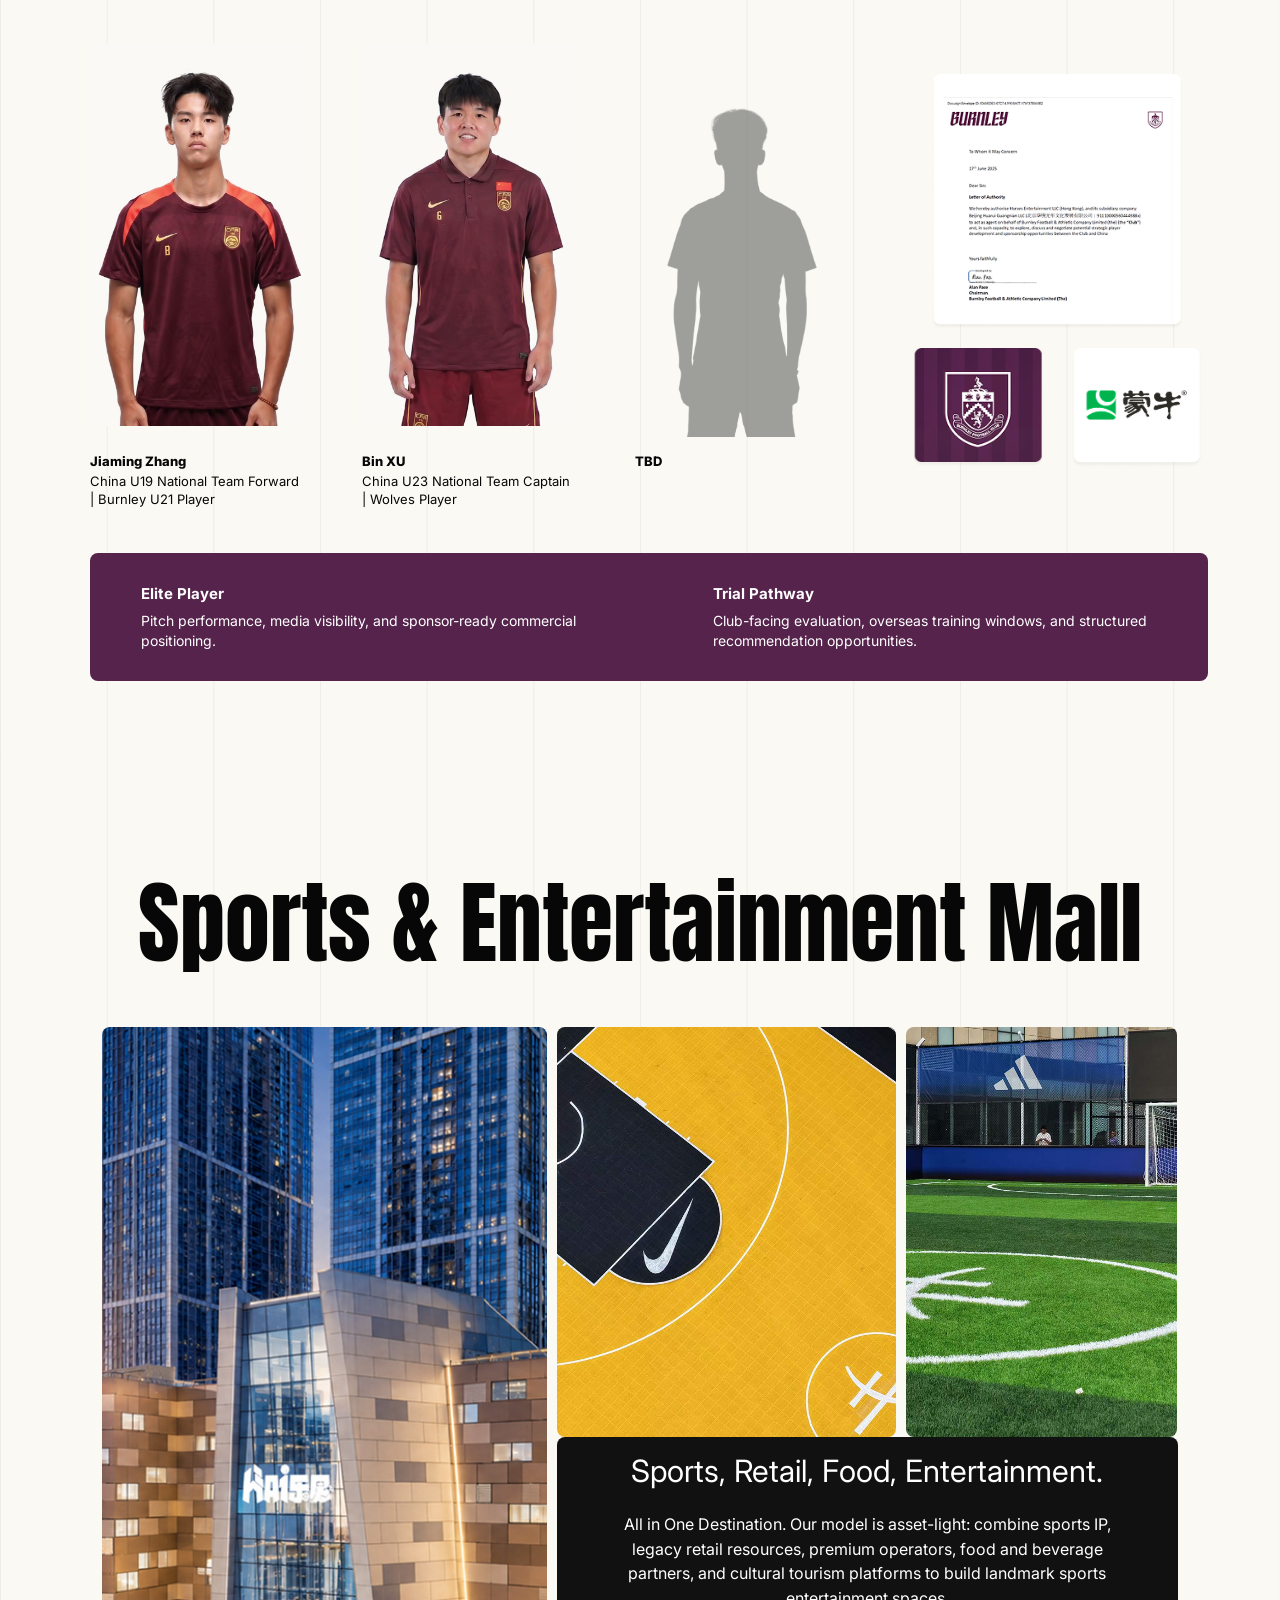
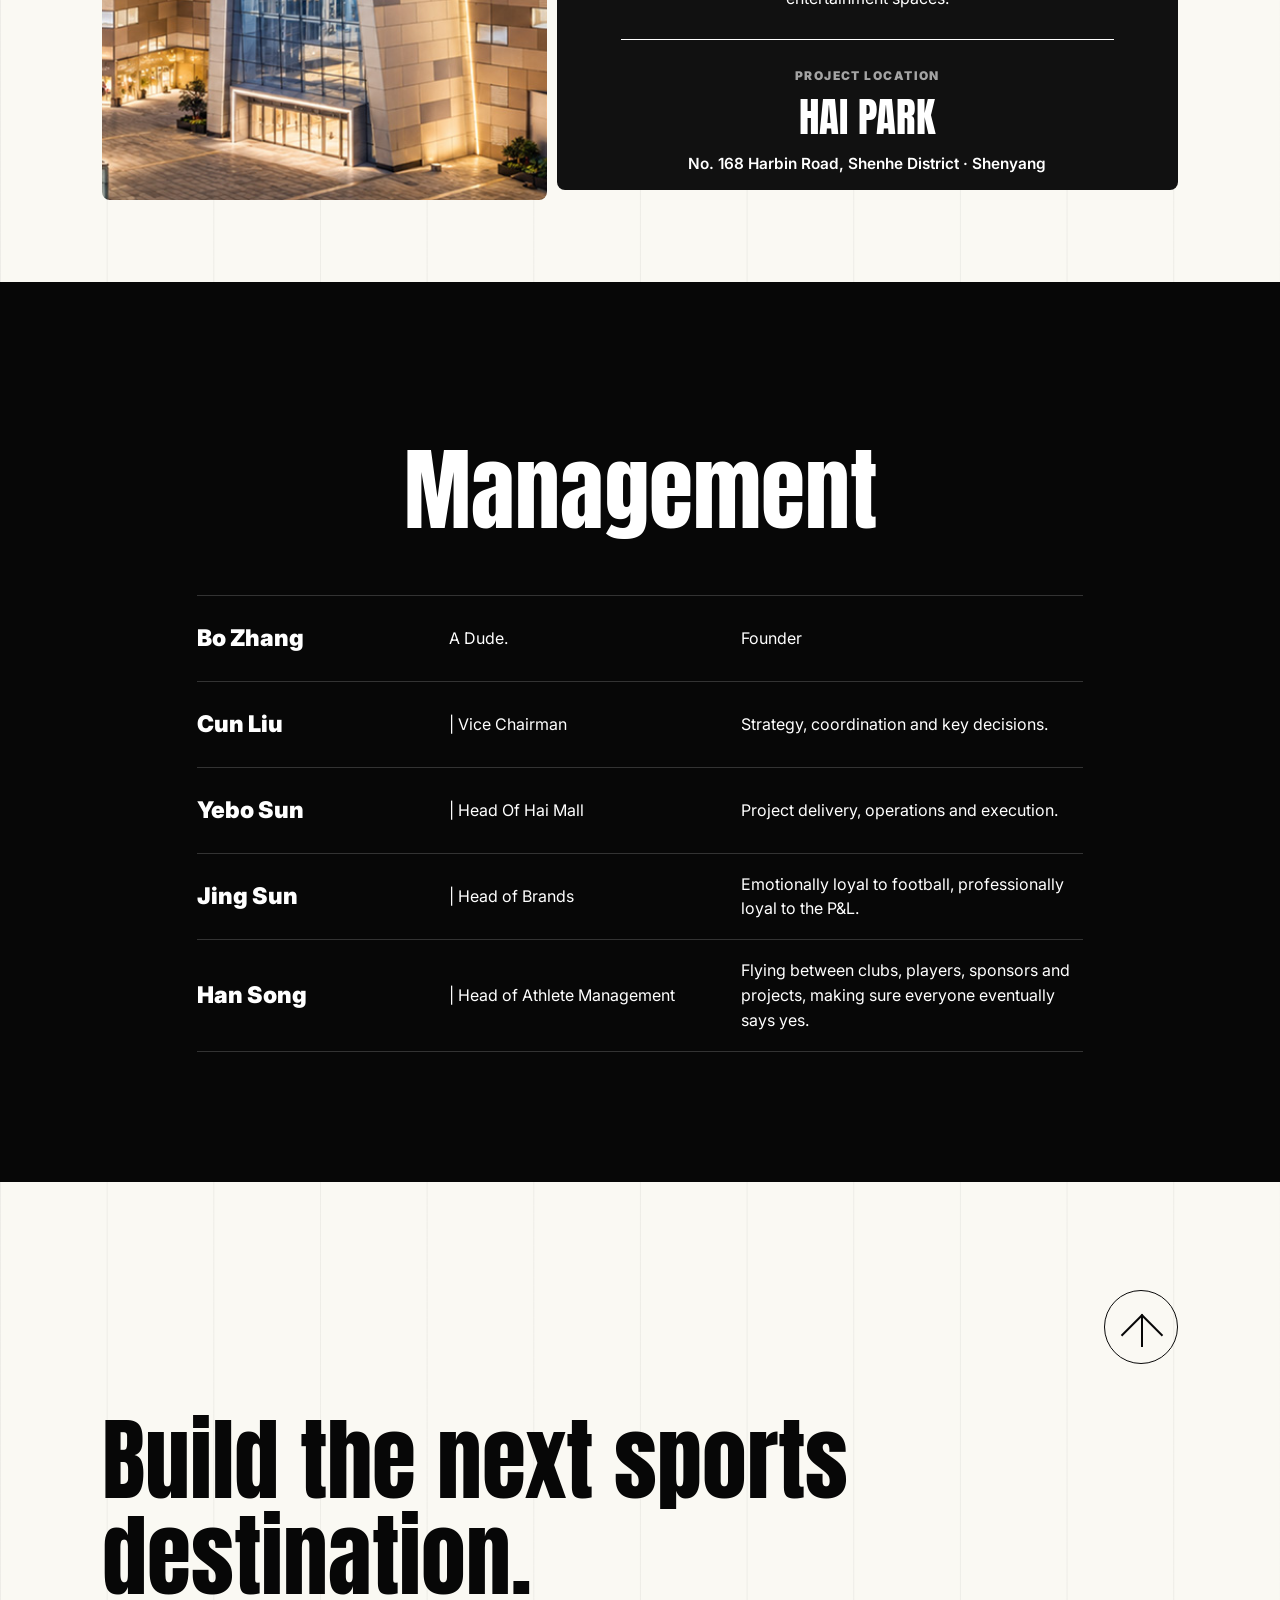
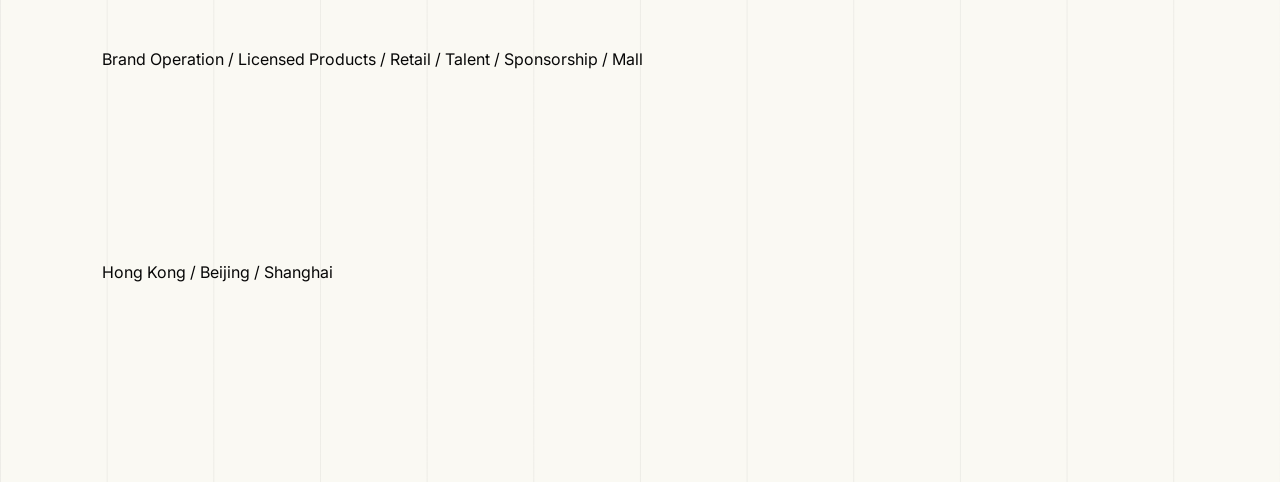
==== commit c3103392: "Add files via upload" ====
--- a/index.html
+++ b/index.html
@@ -7,7 +7,7 @@
     <link rel="preconnect" href="https://fonts.googleapis.com" />
     <link rel="preconnect" href="https://fonts.gstatic.com" crossorigin />
     <link href="https://fonts.googleapis.com/css2?family=Anton&family=Inter:wght@300;400;600;800;900&display=swap" rel="stylesheet" />
-    <link rel="stylesheet" href="./styles.css?v=20260727-home-return" />
+    <link rel="stylesheet" href="./styles.css?v=20260730-player-ios" />
   </head>
   <body class="is-loading">
     <div class="site-loader" role="status" aria-live="polite" aria-label="Loading">
@@ -133,11 +133,11 @@
           </div>
           <div class="athlete-roster reveal" aria-label="Player agency roster">
             <figure>
-              <video class="player-video" src="./assets/player-zhangjiaming.mp4?v=20260707b" muted playsinline preload="auto"></video>
+              <video class="player-video" src="./assets/player-zhangjiaming-web.mp4?v=20260730-ios" poster="./assets/player-zhangjiaming-poster.jpg" muted playsinline webkit-playsinline x5-playsinline preload="metadata"></video>
               <figcaption>Jiaming Zhang <span>China U19 National Team Forward | Burnley U21 Player</span></figcaption>
             </figure>
             <figure>
-              <video class="player-video" src="./assets/player-xubin.mp4?v=20260730" muted playsinline preload="auto"></video>
+              <video class="player-video" src="./assets/player-xubin-web.mp4?v=20260730-ios" poster="./assets/player-xubin-poster.jpg" muted playsinline webkit-playsinline x5-playsinline preload="metadata"></video>
               <figcaption>Bin XU <span>China U23 National Team Captain | Wolves Player</span></figcaption>
             </figure>
             <figure class="is-placeholder">
@@ -213,6 +213,6 @@
       </footer>
     </main>
 
-    <script src="./script.js?v=20260727-home-return"></script>
+    <script src="./script.js?v=20260730-player-ios"></script>
   </body>
 </html>
--- a/styles.css
+++ b/styles.css
@@ -2448,6 +2448,7 @@
   transition: opacity 1s cubic-bezier(0.16, 1, 0.3, 1), transform 1s cubic-bezier(0.16, 1, 0.3, 1);
 }
 
+.athlete-roster video.is-ready,
 .athlete-roster video.is-playing,
 .athlete-roster video.is-ended {
   opacity: 1;
